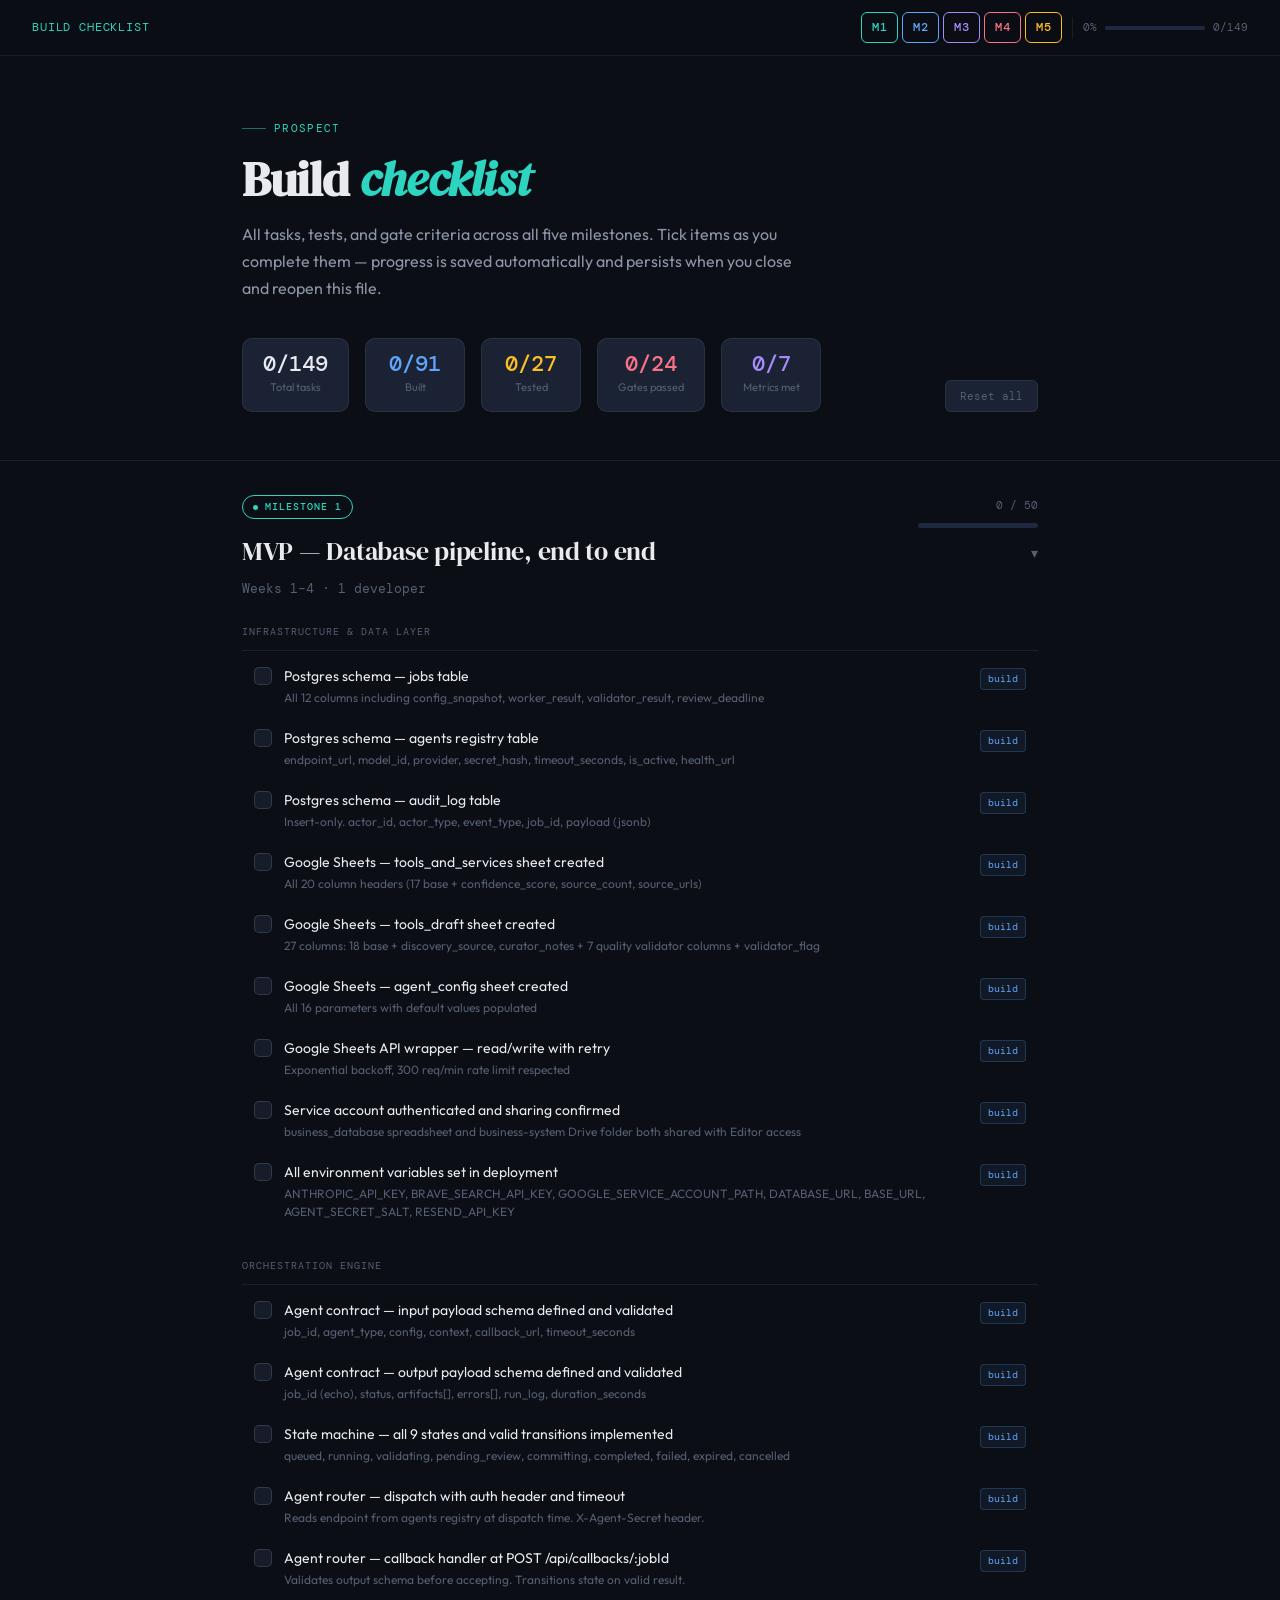
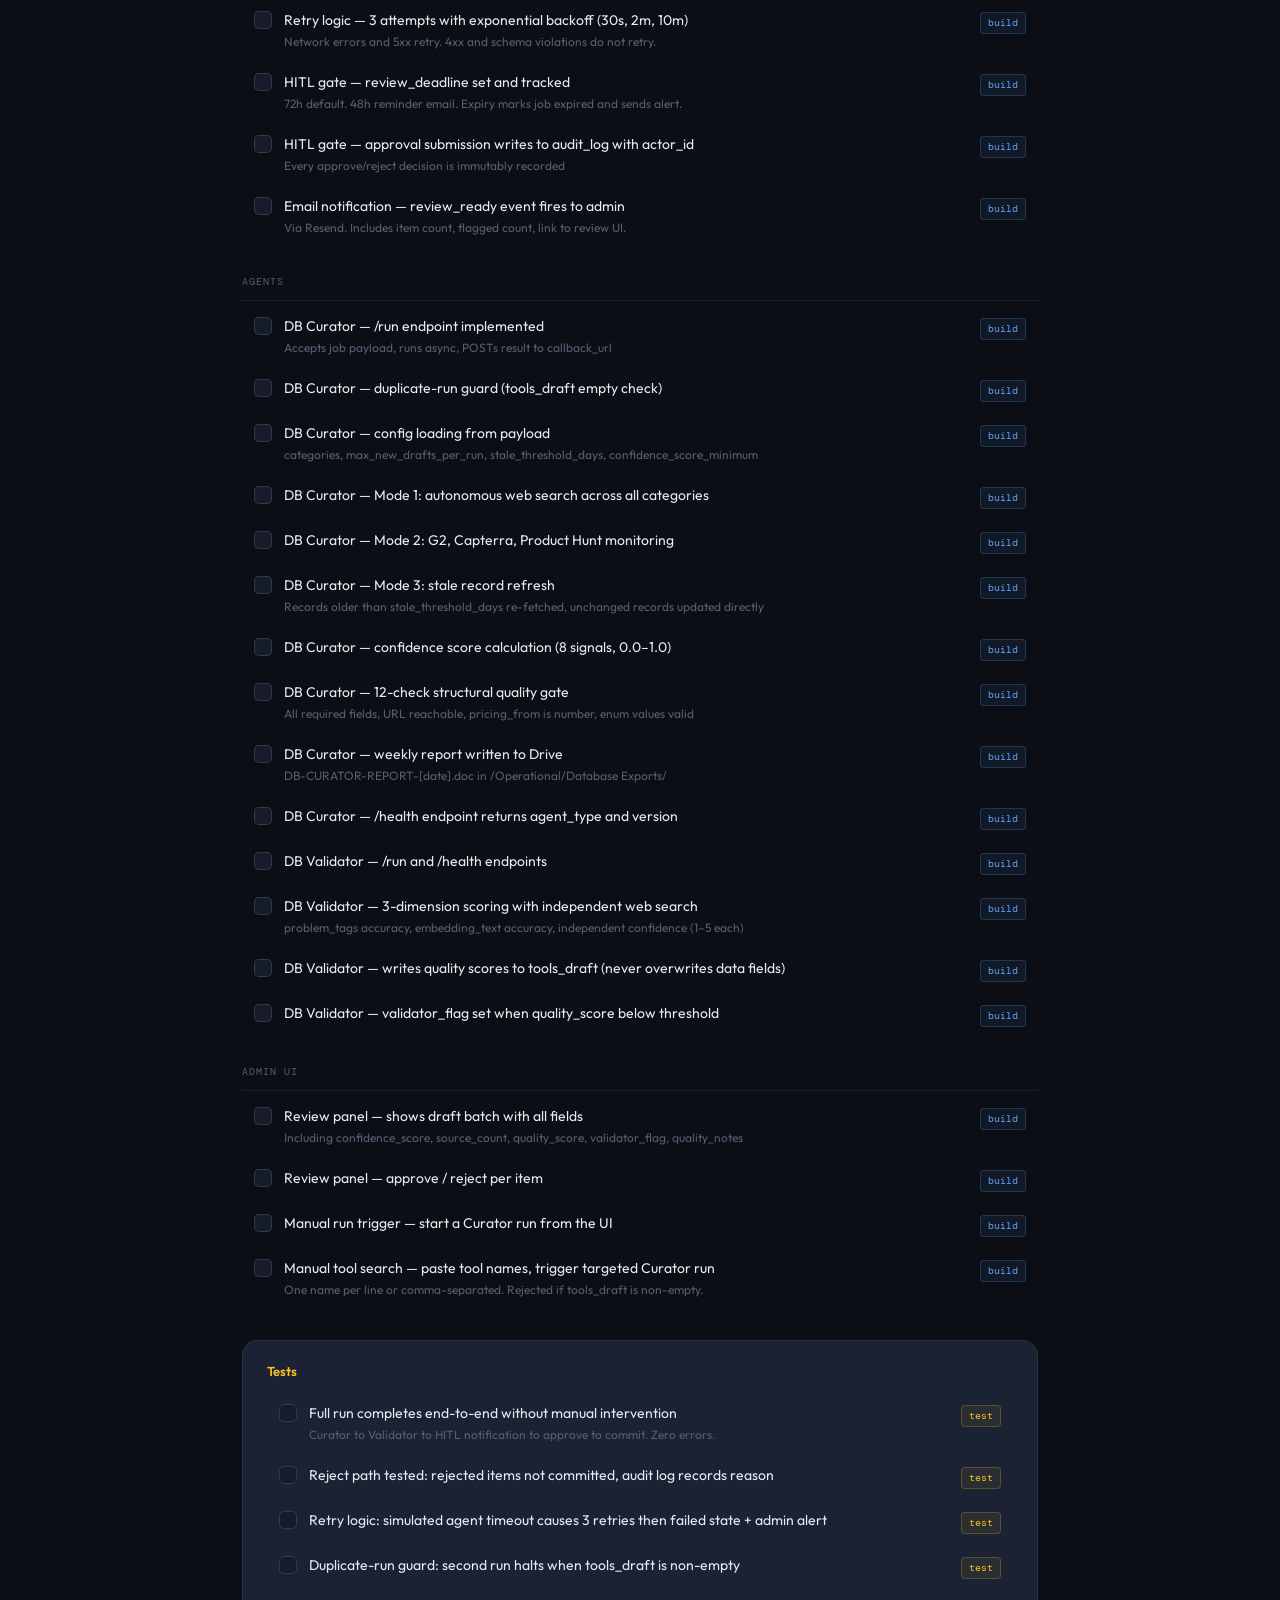
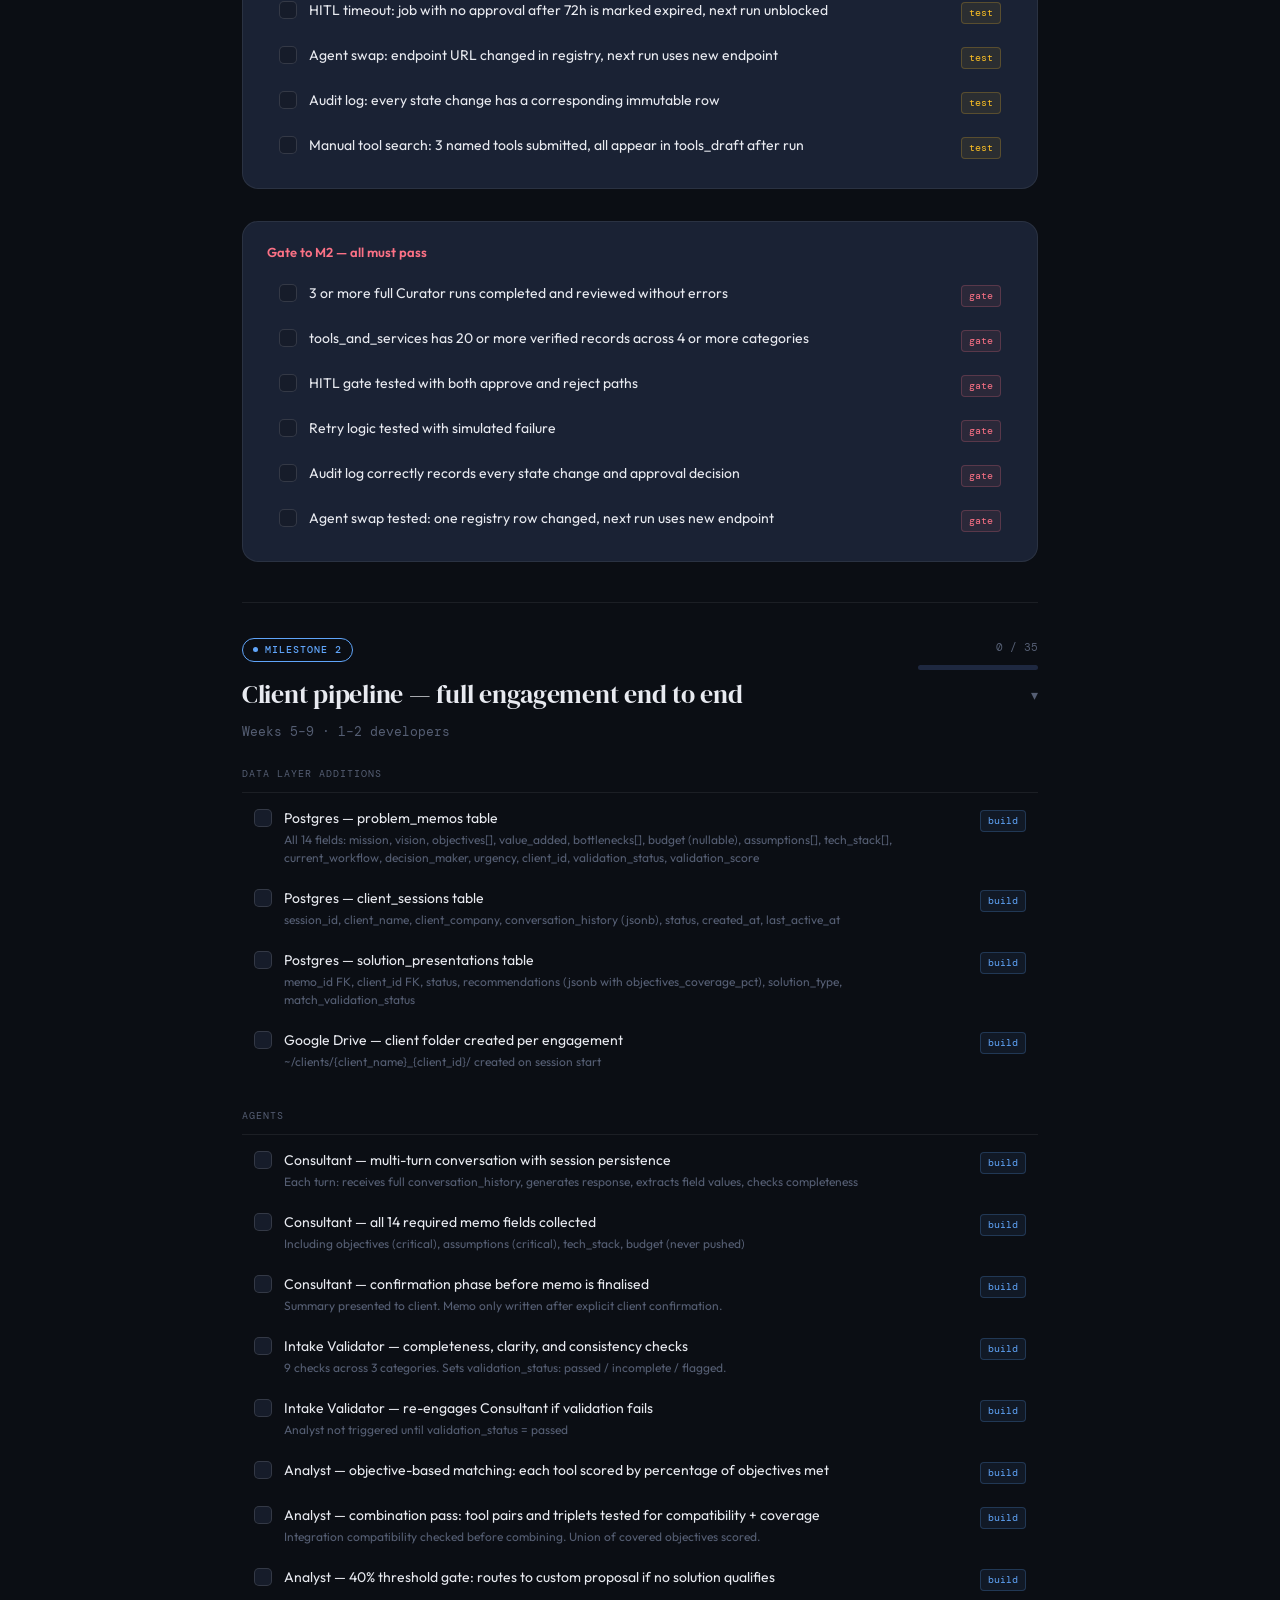
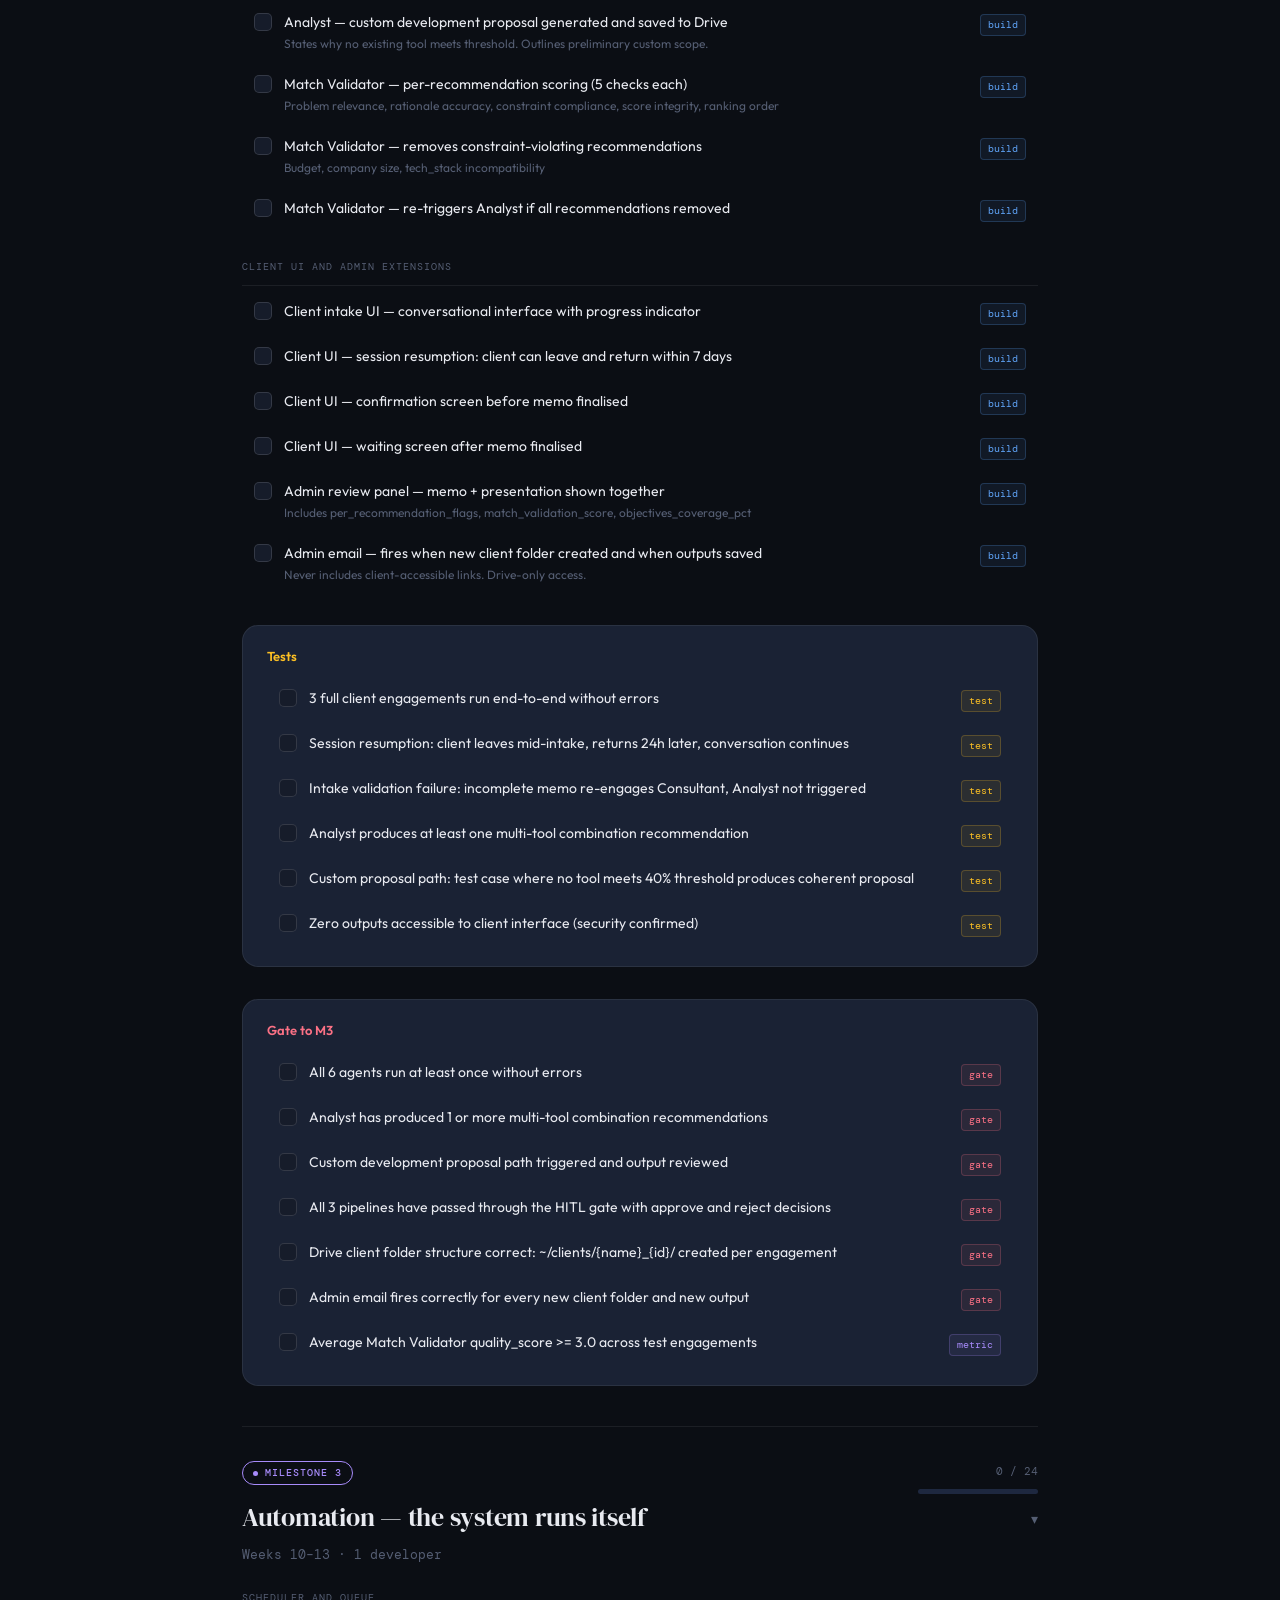
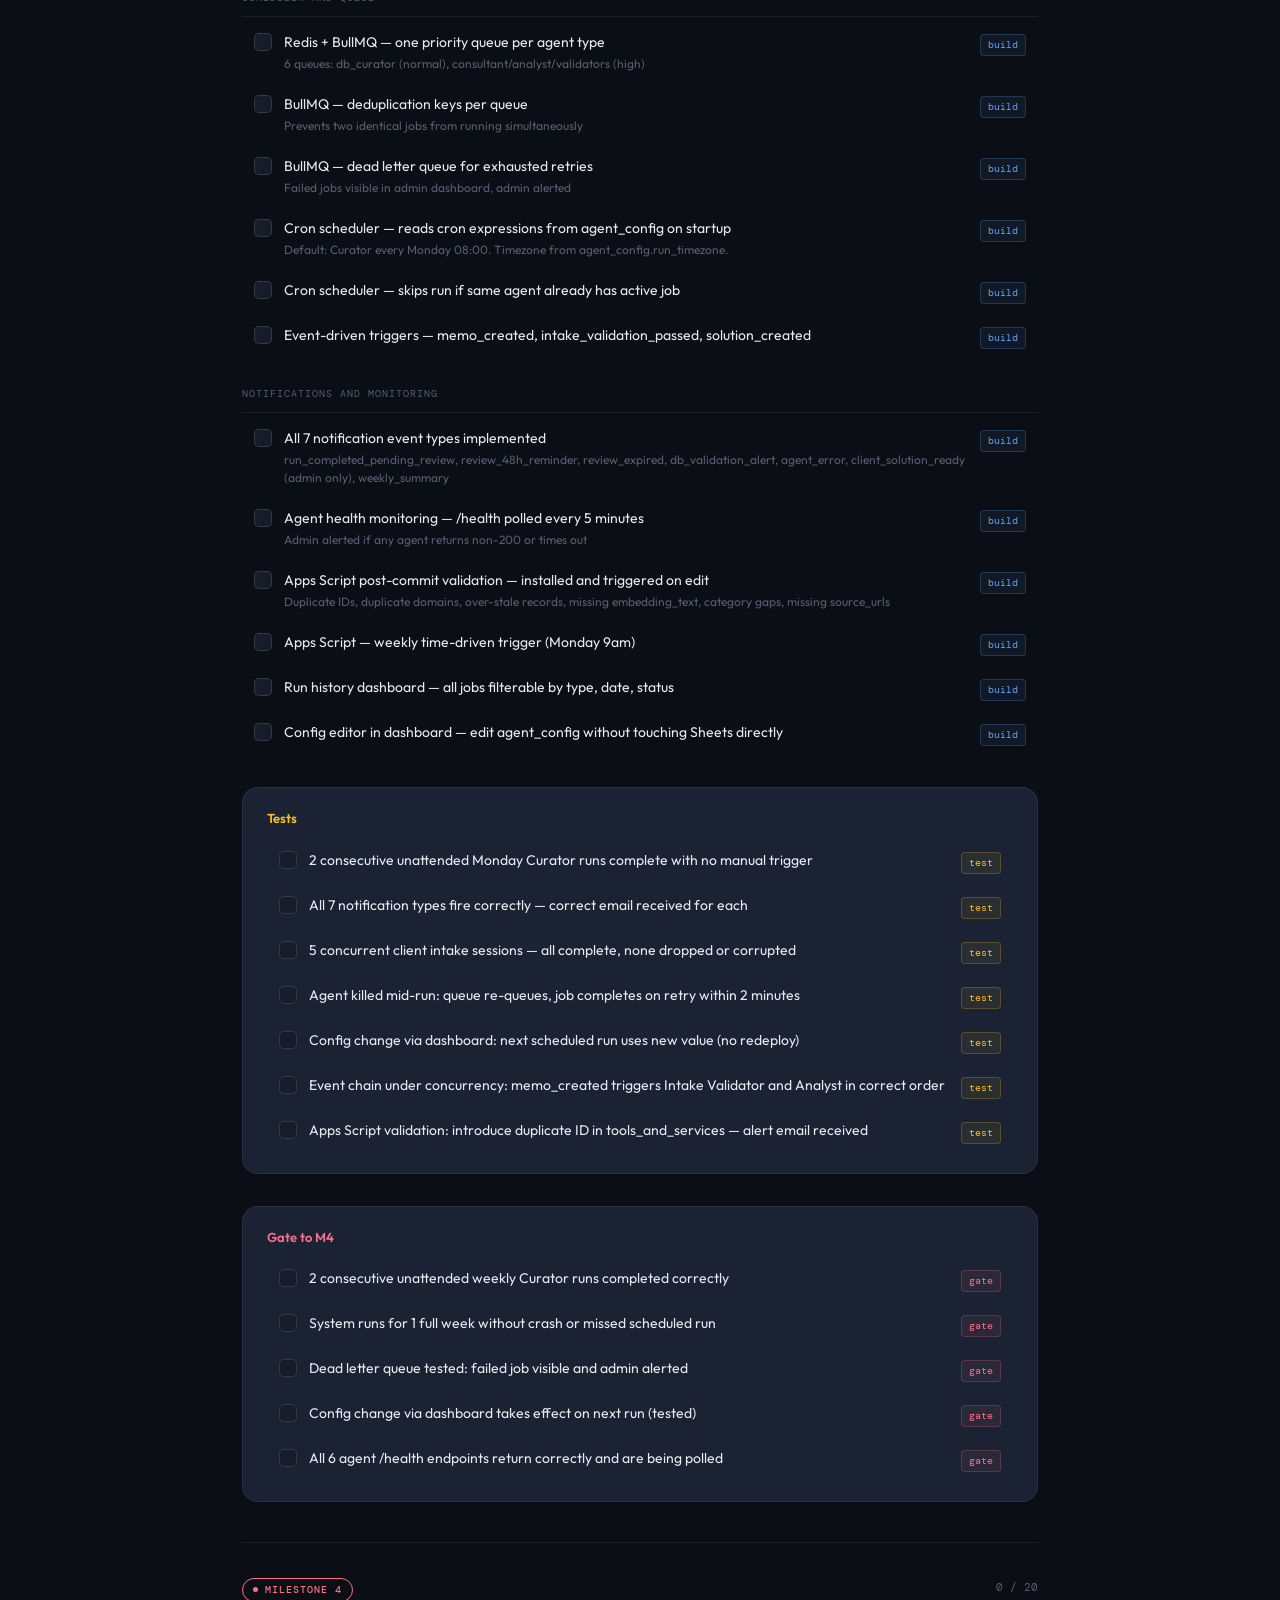
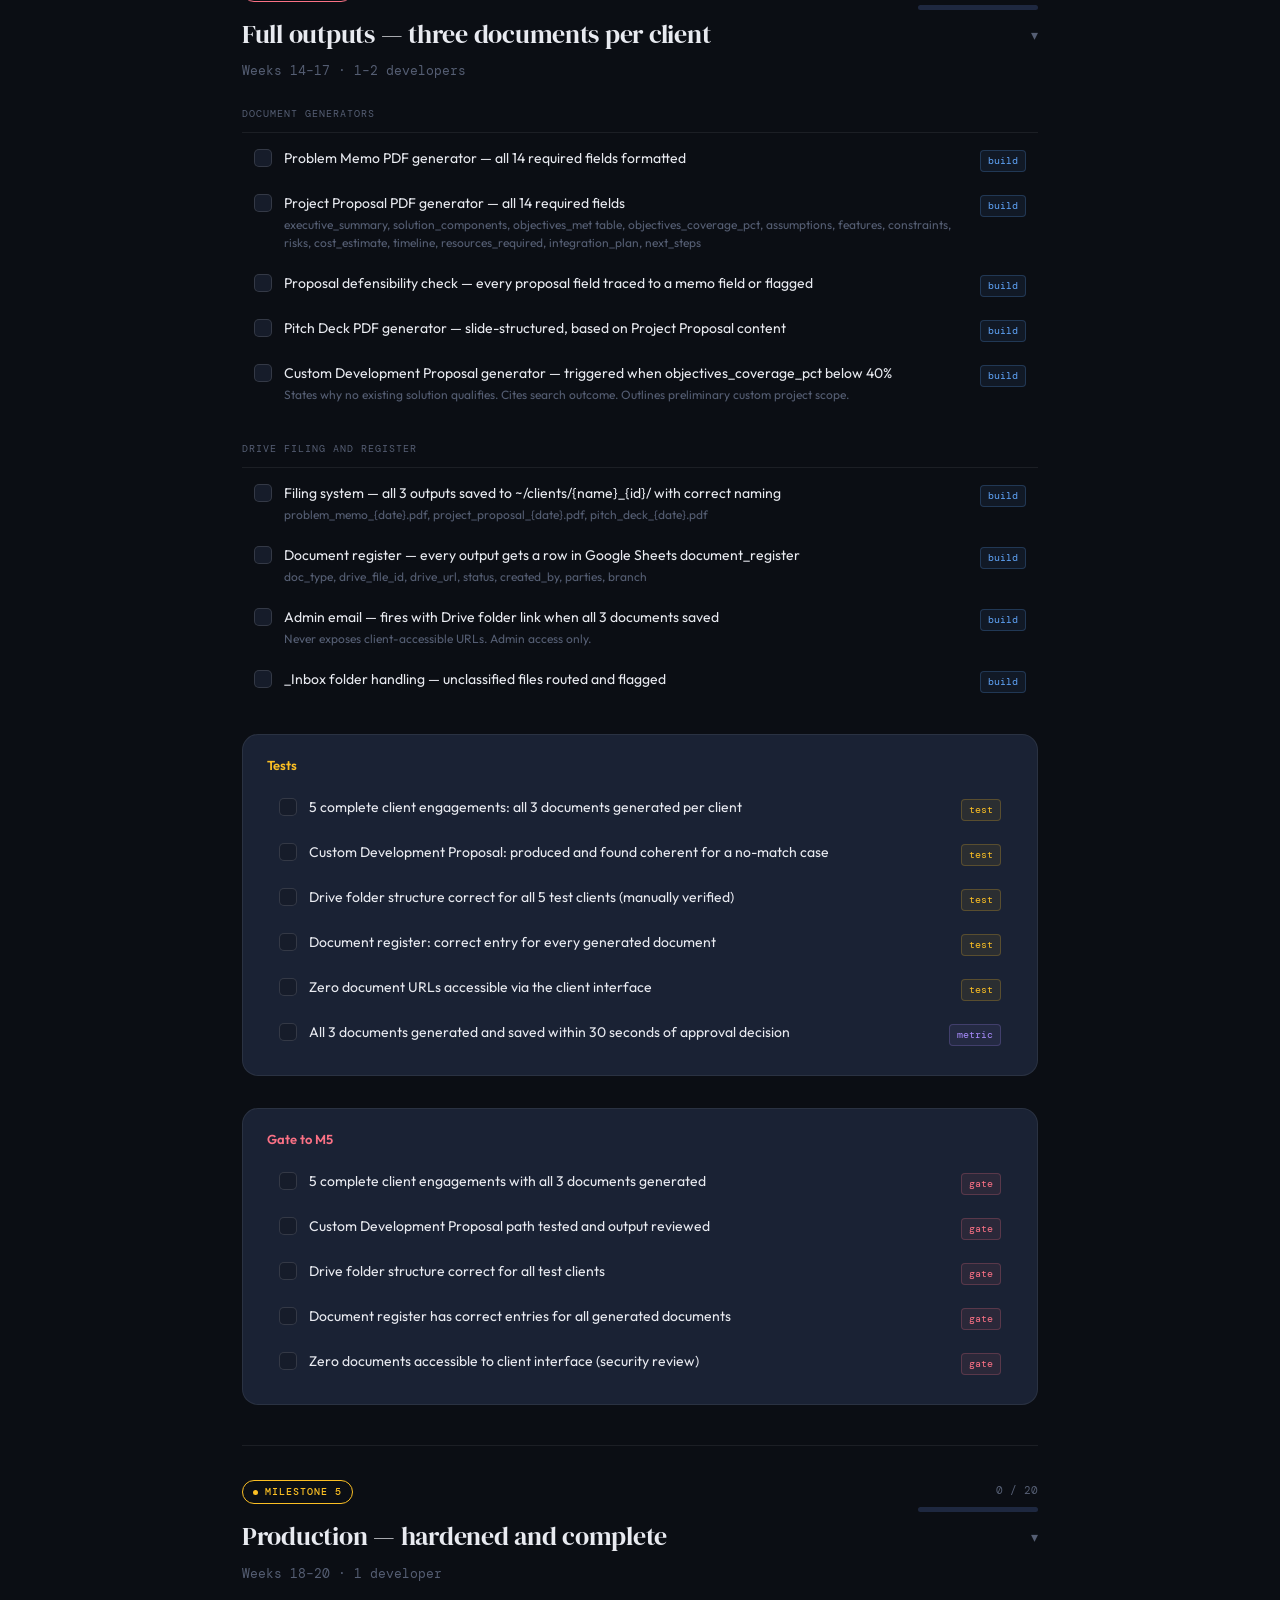
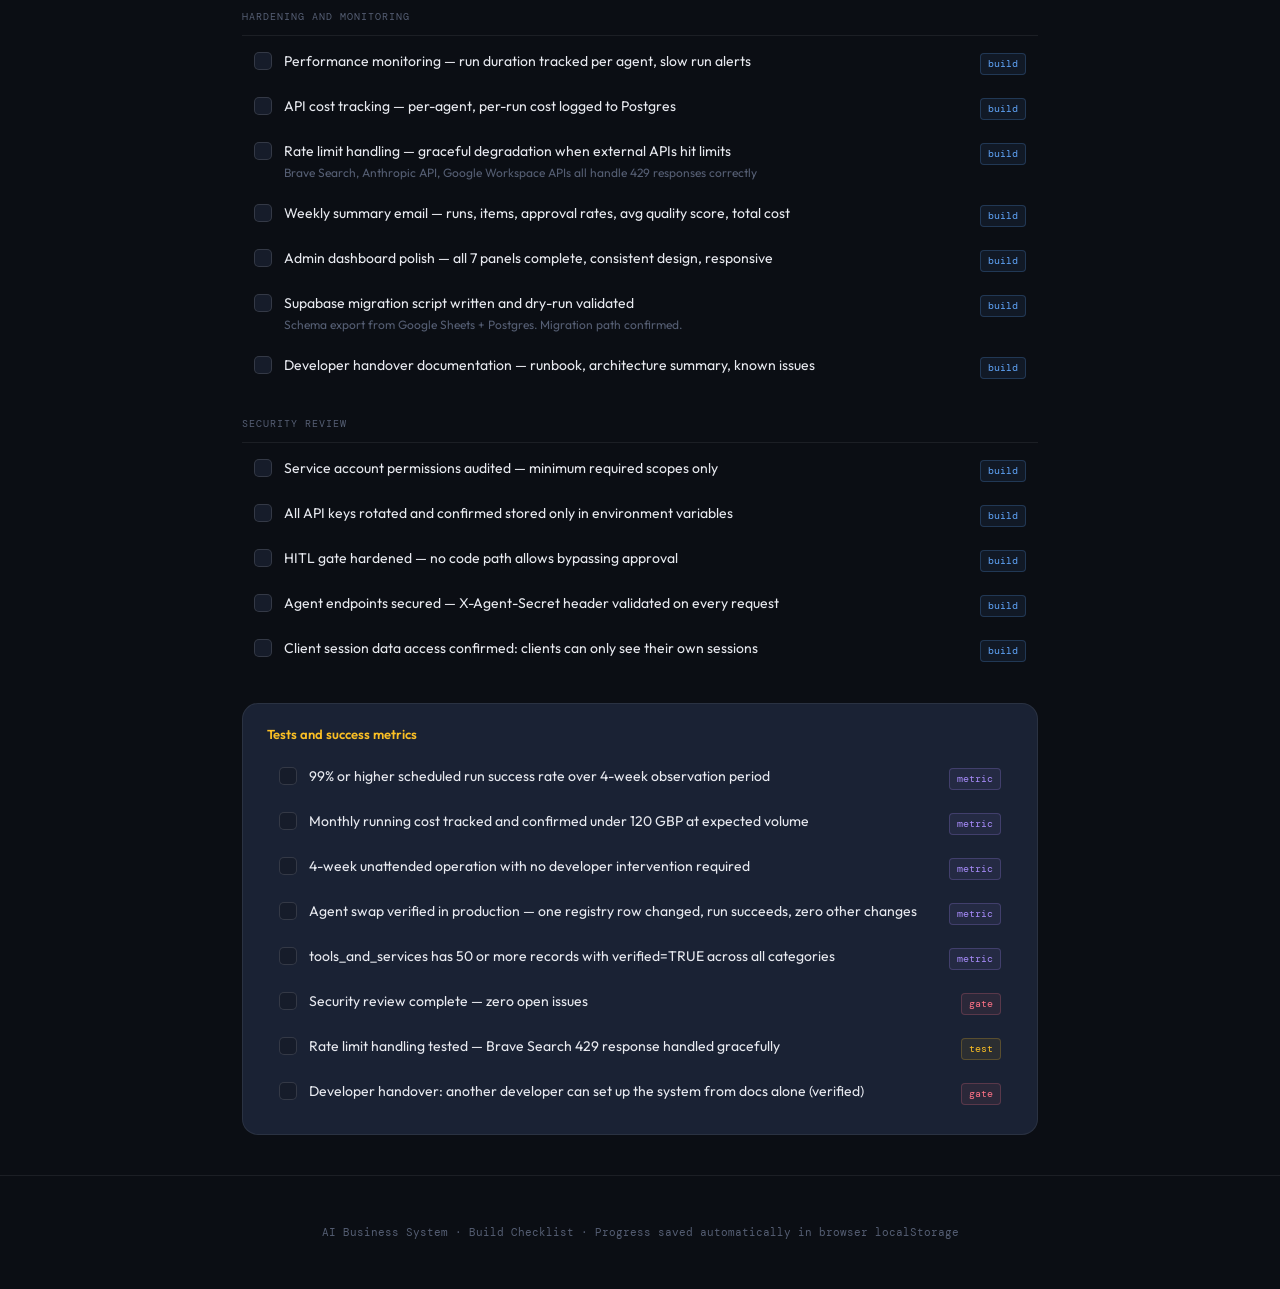
==== developer/checklist.html @ 4bebd236 "initial migration" ====
<!DOCTYPE html>
<html lang="en">
<head>
<meta charset="UTF-8">
<meta name="viewport" content="width=device-width, initial-scale=1.0">
<title>AI Business System — Build Checklist</title>
<link rel="icon" type="image/svg+xml" href="favicon.svg" />
<link rel="preconnect" href="https://fonts.googleapis.com">
<link rel="preconnect" href="https://fonts.gstatic.com" crossorigin>
<link href="https://fonts.googleapis.com/css2?family=DM+Serif+Display:ital@0;1&family=DM+Mono:wght@400;500&family=Outfit:wght@300;400;500;600&display=swap" rel="stylesheet">
<style>
  :root {
    --bg:#0b0e14;--bg2:#111520;--bg3:#161c2a;--surface:#1a2234;--surface2:#1e2840;
    --border:rgba(255,255,255,0.07);--border2:rgba(255,255,255,0.13);
    --text:#e8eaf0;--text2:#8d95a8;--text3:#555e73;
    --teal:#2dd4bf;--teal-bg:rgba(45,212,191,0.08);--teal-border:rgba(45,212,191,0.22);
    --purple:#a78bfa;--purple-bg:rgba(167,139,250,0.08);--purple-border:rgba(167,139,250,0.22);
    --blue:#60a5fa;--blue-bg:rgba(96,165,250,0.08);--blue-border:rgba(96,165,250,0.22);
    --amber:#fbbf24;--amber-bg:rgba(251,191,36,0.08);--amber-border:rgba(251,191,36,0.22);
    --coral:#fb7185;--coral-bg:rgba(251,113,133,0.08);--coral-border:rgba(251,113,133,0.22);
    --green:#4ade80;--green-bg:rgba(74,222,128,0.1);
    --m1:#2dd4bf;--m2:#60a5fa;--m3:#a78bfa;--m4:#fb7185;--m5:#fbbf24;
    --font-display:'DM Serif Display',serif;--font-body:'Outfit',sans-serif;--font-mono:'DM Mono',monospace;
    --radius:10px;--radius-lg:16px;
  }
  *,*::before,*::after{box-sizing:border-box;margin:0;padding:0;}
  html{scroll-behavior:smooth;}
  body{background:var(--bg);color:var(--text);font-family:var(--font-body);font-size:15px;line-height:1.6;}

  nav{position:fixed;top:0;left:0;right:0;z-index:100;background:rgba(11,14,20,0.94);backdrop-filter:blur(12px);border-bottom:1px solid var(--border);padding:0 32px;height:56px;display:flex;align-items:center;justify-content:space-between;overflow:visible;}
  .nav-brand{font-family:var(--font-mono);font-size:12px;color:var(--teal);letter-spacing:0.07em;text-transform:uppercase;}
  .nav-pills{display:flex;gap:4px;align-items:center;height:100%;list-style:none;}
  .nav-pills>li{height:100%;display:flex;align-items:center;}
  .nav-pills a{font-size:12px;font-weight:500;color:var(--text3);text-decoration:none;padding:5px 10px;border-radius:6px;letter-spacing:0.04em;white-space:nowrap;transition:color 0.15s,background 0.15s;}
  .nav-pills a:hover{color:var(--text);background:var(--surface);}
  .nav-pills a.active{color:var(--teal);}
  .m-pill{font-family:var(--font-mono);font-size:11px;font-weight:500;padding:3px 9px;border-radius:20px;text-decoration:none;border:1px solid;transition:all 0.15s;}
  .sep{width:1px;height:22px;background:var(--border);margin:0 6px;}
  .nav-progress{display:flex;align-items:center;gap:8px;font-family:var(--font-mono);font-size:11px;color:var(--text3);}
  .nav-progress-bar{width:100px;height:4px;background:var(--surface2);border-radius:2px;overflow:hidden;}
  .nav-progress-fill{height:100%;background:var(--teal);border-radius:2px;transition:width 0.4s ease;}

  .page{padding-top:56px;}
  .container{max-width:860px;margin:0 auto;padding:0 32px;}
  #hero{padding:64px 0 48px;border-bottom:1px solid var(--border);}
  .eyebrow{font-family:var(--font-mono);font-size:11px;color:var(--teal);letter-spacing:0.12em;text-transform:uppercase;margin-bottom:14px;display:flex;align-items:center;gap:8px;}
  .eyebrow::before{content:'';width:24px;height:1px;background:var(--teal);opacity:0.5;}
  h1{font-family:var(--font-display);font-size:clamp(32px,4vw,48px);line-height:1.15;letter-spacing:-0.01em;margin-bottom:14px;}
  h1 em{font-style:italic;color:var(--teal);}
  .hero-sub{font-size:16px;color:var(--text2);max-width:560px;line-height:1.7;}
  .global-progress{display:flex;gap:16px;flex-wrap:wrap;margin-top:36px;align-items:flex-end;}
  .gp-stat{background:var(--surface);border:1px solid var(--border);border-radius:var(--radius);padding:14px 20px;text-align:center;min-width:100px;}
  .gp-val{font-family:var(--font-mono);font-size:22px;font-weight:500;line-height:1;}
  .gp-label{font-size:11px;color:var(--text3);margin-top:4px;}
  .reset-btn{font-family:var(--font-mono);font-size:11px;color:var(--text3);background:var(--surface);border:1px solid var(--border);border-radius:6px;padding:8px 14px;cursor:pointer;transition:color 0.15s,border-color 0.15s;margin-left:auto;}
  .reset-btn:hover{color:var(--coral);border-color:var(--coral-border);}

  .milestone-block{border-bottom:1px solid var(--border);}
  .milestone-block:last-child{border-bottom:none;}
  .milestone-header{padding:32px 0 0;display:flex;align-items:flex-start;justify-content:space-between;gap:20px;cursor:pointer;user-select:none;}
  .milestone-header:hover{opacity:0.92;}
  .milestone-left{flex:1;}
  .m-tag{display:inline-flex;align-items:center;gap:7px;font-family:var(--font-mono);font-size:10px;font-weight:500;letter-spacing:0.1em;text-transform:uppercase;padding:3px 10px;border-radius:20px;border:1px solid;margin-bottom:12px;}
  .m-tag .dot{width:5px;height:5px;border-radius:50%;}
  .mt1{border-color:var(--m1);color:var(--m1);}.mt1 .dot{background:var(--m1);}
  .mt2{border-color:var(--m2);color:var(--m2);}.mt2 .dot{background:var(--m2);}
  .mt3{border-color:var(--m3);color:var(--m3);}.mt3 .dot{background:var(--m3);}
  .mt4{border-color:var(--m4);color:var(--m4);}.mt4 .dot{background:var(--m4);}
  .mt5{border-color:var(--m5);color:var(--m5);}.mt5 .dot{background:var(--m5);}
  .milestone-title{font-family:var(--font-display);font-size:26px;letter-spacing:-0.01em;margin-bottom:6px;}
  .milestone-meta{font-size:13px;color:var(--text3);font-family:var(--font-mono);}
  .milestone-right{display:flex;flex-direction:column;align-items:flex-end;gap:8px;padding-top:4px;flex-shrink:0;}
  .milestone-progress-label{font-family:var(--font-mono);font-size:11px;color:var(--text3);}
  .milestone-progress-bar{width:120px;height:5px;background:var(--surface2);border-radius:3px;overflow:hidden;}
  .milestone-progress-fill{height:100%;border-radius:3px;transition:width 0.35s ease;}
  .chevron{font-size:14px;color:var(--text3);transition:transform 0.25s;margin-top:6px;}
  .chevron.open{transform:rotate(0deg);}
  .chevron.closed{transform:rotate(-90deg);}
  .milestone-body{overflow:hidden;transition:max-height 0.4s ease,opacity 0.3s ease;}
  .milestone-body.open{max-height:9999px;opacity:1;}
  .milestone-body.collapsed{max-height:0;opacity:0;}
  .milestone-body-inner{padding:24px 0 40px;display:flex;flex-direction:column;gap:28px;}

  .check-section{}
  .check-section-title{font-family:var(--font-mono);font-size:10px;letter-spacing:0.1em;text-transform:uppercase;color:var(--text3);padding-bottom:10px;margin-bottom:6px;border-bottom:1px solid var(--border);display:flex;align-items:center;justify-content:space-between;}
  .section-count{font-size:10px;}
  .check-group{display:flex;flex-direction:column;gap:3px;}
  .check-item{display:flex;align-items:flex-start;gap:12px;padding:9px 12px;border-radius:8px;cursor:pointer;transition:background 0.12s;user-select:none;}
  .check-item:hover{background:var(--surface);}
  .check-item.done{opacity:0.55;}
  .cb{width:18px;height:18px;border-radius:5px;flex-shrink:0;border:1.5px solid var(--border2);background:var(--bg3);display:flex;align-items:center;justify-content:center;margin-top:1px;transition:background 0.15s,border-color 0.15s;position:relative;}
  .cb.checked{border-color:var(--green);background:rgba(74,222,128,0.18);}
  .cb.checked::after{content:'';position:absolute;width:5px;height:9px;border:2px solid var(--green);border-top:none;border-left:none;transform:rotate(45deg) translate(-1px,-1px);}
  .check-text{flex:1;}
  .check-label{font-size:14px;color:var(--text);line-height:1.5;}
  .check-item.done .check-label{text-decoration:line-through;color:var(--text3);}
  .check-desc{font-size:12px;color:var(--text3);margin-top:2px;line-height:1.5;}
  .check-badge{font-family:var(--font-mono);font-size:10px;padding:2px 7px;border-radius:4px;flex-shrink:0;margin-top:2px;border:1px solid;}
  .badge-build{background:var(--blue-bg);color:var(--blue);border-color:var(--blue-border);}
  .badge-test{background:var(--amber-bg);color:var(--amber);border-color:var(--amber-border);}
  .badge-gate{background:var(--coral-bg);color:var(--coral);border-color:var(--coral-border);}
  .badge-metric{background:var(--purple-bg);color:var(--purple);border-color:var(--purple-border);}
  .gate-section{background:var(--surface);border:1px solid var(--border);border-radius:var(--radius-lg);padding:20px 24px;margin-top:4px;}
  .gate-section-title{font-size:13px;font-weight:600;margin-bottom:12px;display:flex;align-items:center;justify-content:space-between;}
  footer{padding:48px 32px;text-align:center;border-top:1px solid var(--border);}
  footer p{font-size:11px;color:var(--text3);font-family:var(--font-mono);}
  @media(max-width:600px){
    nav{padding:0 16px;}.container{padding:0 16px;}
    .milestone-right{display:none;}.global-progress{gap:10px;}
    .nav-progress{display:none;}
  }
</style>
</head>
<body>
<nav>
  <span class="nav-brand">Build Checklist</span>
  <ul class="nav-pills">
    <li><a href="#m1" class="m-pill" style="border-color:var(--m1);color:var(--m1)">M1</a></li>
    <li><a href="#m2" class="m-pill" style="border-color:var(--m2);color:var(--m2)">M2</a></li>
    <li><a href="#m3" class="m-pill" style="border-color:var(--m3);color:var(--m3)">M3</a></li>
    <li><a href="#m4" class="m-pill" style="border-color:var(--m4);color:var(--m4)">M4</a></li>
    <li><a href="#m5" class="m-pill" style="border-color:var(--m5);color:var(--m5)">M5</a></li>
    <li><div class="sep"></div></li>
    <li><div class="nav-progress"><span id="nav-pct">0%</span><div class="nav-progress-bar"><div class="nav-progress-fill" id="nav-fill" style="width:0%"></div></div><span id="nav-counts">0/0</span></div></li>
  </ul>
</nav>
<div class="page">
<section id="hero">
  <div class="container">
    <p class="eyebrow">PROSPECT</p>
    <h1>Build <em>checklist</em></h1>
    <p class="hero-sub">All tasks, tests, and gate criteria across all five milestones. Tick items as you complete them — progress is saved automatically and persists when you close and reopen this file.</p>
    <div class="global-progress">
      <div class="gp-stat"><div class="gp-val" id="gp-total">0/0</div><div class="gp-label">Total tasks</div></div>
      <div class="gp-stat"><div class="gp-val" id="gp-build" style="color:var(--blue)">0</div><div class="gp-label">Built</div></div>
      <div class="gp-stat"><div class="gp-val" id="gp-test" style="color:var(--amber)">0</div><div class="gp-label">Tested</div></div>
      <div class="gp-stat"><div class="gp-val" id="gp-gate" style="color:var(--coral)">0</div><div class="gp-label">Gates passed</div></div>
      <div class="gp-stat"><div class="gp-val" id="gp-metric" style="color:var(--purple)">0</div><div class="gp-label">Metrics met</div></div>
      <button class="reset-btn" onclick="resetAll()">Reset all</button>
    </div>
  </div>
</section>
<div class="container" id="milestones">
<div class="milestone-block" id="m1">
  <div class="milestone-header" onclick="toggleMilestone('m1')">
    <div class="milestone-left">
      <div class="m-tag mt1"><span class="dot"></span>Milestone 1</div>
      <div class="milestone-title">MVP — Database pipeline, end to end</div>
      <div class="milestone-meta">Weeks 1–4 · 1 developer</div>
    </div>
    <div class="milestone-right">
      <div class="milestone-progress-label" id="m1-label">0 / 0</div>
      <div class="milestone-progress-bar"><div class="milestone-progress-fill" id="m1-bar" style="width:0%;background:var(--m1)"></div></div>
      <div class="chevron open" id="m1-chev">&#9662;</div>
    </div>
  </div>
  <div class="milestone-body open" id="m1-body">
    <div class="milestone-body-inner">
      <div class="check-section">
        <div class="check-section-title">Infrastructure & data layer <span class="section-count" id="m1-s1-count"></span></div>
        <div class="check-group">
      <div class="check-item" data-id="m1-1-1"><div class="cb"></div><div class="check-text"><div class="check-label">Postgres schema — jobs table</div><div class="check-desc">All 12 columns including config_snapshot, worker_result, validator_result, review_deadline</div></div><span class="check-badge badge-build">build</span></div>
      <div class="check-item" data-id="m1-1-2"><div class="cb"></div><div class="check-text"><div class="check-label">Postgres schema — agents registry table</div><div class="check-desc">endpoint_url, model_id, provider, secret_hash, timeout_seconds, is_active, health_url</div></div><span class="check-badge badge-build">build</span></div>
      <div class="check-item" data-id="m1-1-3"><div class="cb"></div><div class="check-text"><div class="check-label">Postgres schema — audit_log table</div><div class="check-desc">Insert-only. actor_id, actor_type, event_type, job_id, payload (jsonb)</div></div><span class="check-badge badge-build">build</span></div>
      <div class="check-item" data-id="m1-1-4"><div class="cb"></div><div class="check-text"><div class="check-label">Google Sheets — tools_and_services sheet created</div><div class="check-desc">All 20 column headers (17 base + confidence_score, source_count, source_urls)</div></div><span class="check-badge badge-build">build</span></div>
      <div class="check-item" data-id="m1-1-5"><div class="cb"></div><div class="check-text"><div class="check-label">Google Sheets — tools_draft sheet created</div><div class="check-desc">27 columns: 18 base + discovery_source, curator_notes + 7 quality validator columns + validator_flag</div></div><span class="check-badge badge-build">build</span></div>
      <div class="check-item" data-id="m1-1-6"><div class="cb"></div><div class="check-text"><div class="check-label">Google Sheets — agent_config sheet created</div><div class="check-desc">All 16 parameters with default values populated</div></div><span class="check-badge badge-build">build</span></div>
      <div class="check-item" data-id="m1-1-7"><div class="cb"></div><div class="check-text"><div class="check-label">Google Sheets API wrapper — read/write with retry</div><div class="check-desc">Exponential backoff, 300 req/min rate limit respected</div></div><span class="check-badge badge-build">build</span></div>
      <div class="check-item" data-id="m1-1-8"><div class="cb"></div><div class="check-text"><div class="check-label">Service account authenticated and sharing confirmed</div><div class="check-desc">business_database spreadsheet and business-system Drive folder both shared with Editor access</div></div><span class="check-badge badge-build">build</span></div>
      <div class="check-item" data-id="m1-1-9"><div class="cb"></div><div class="check-text"><div class="check-label">All environment variables set in deployment</div><div class="check-desc">ANTHROPIC_API_KEY, BRAVE_SEARCH_API_KEY, GOOGLE_SERVICE_ACCOUNT_PATH, DATABASE_URL, BASE_URL, AGENT_SECRET_SALT, RESEND_API_KEY</div></div><span class="check-badge badge-build">build</span></div>
        </div>
      </div>
      <div class="check-section">
        <div class="check-section-title">Orchestration engine <span class="section-count" id="m1-s2-count"></span></div>
        <div class="check-group">
      <div class="check-item" data-id="m1-2-1"><div class="cb"></div><div class="check-text"><div class="check-label">Agent contract — input payload schema defined and validated</div><div class="check-desc">job_id, agent_type, config, context, callback_url, timeout_seconds</div></div><span class="check-badge badge-build">build</span></div>
      <div class="check-item" data-id="m1-2-2"><div class="cb"></div><div class="check-text"><div class="check-label">Agent contract — output payload schema defined and validated</div><div class="check-desc">job_id (echo), status, artifacts[], errors[], run_log, duration_seconds</div></div><span class="check-badge badge-build">build</span></div>
      <div class="check-item" data-id="m1-2-3"><div class="cb"></div><div class="check-text"><div class="check-label">State machine — all 9 states and valid transitions implemented</div><div class="check-desc">queued, running, validating, pending_review, committing, completed, failed, expired, cancelled</div></div><span class="check-badge badge-build">build</span></div>
      <div class="check-item" data-id="m1-2-4"><div class="cb"></div><div class="check-text"><div class="check-label">Agent router — dispatch with auth header and timeout</div><div class="check-desc">Reads endpoint from agents registry at dispatch time. X-Agent-Secret header.</div></div><span class="check-badge badge-build">build</span></div>
      <div class="check-item" data-id="m1-2-5"><div class="cb"></div><div class="check-text"><div class="check-label">Agent router — callback handler at POST /api/callbacks/:jobId</div><div class="check-desc">Validates output schema before accepting. Transitions state on valid result.</div></div><span class="check-badge badge-build">build</span></div>
      <div class="check-item" data-id="m1-2-6"><div class="cb"></div><div class="check-text"><div class="check-label">Retry logic — 3 attempts with exponential backoff (30s, 2m, 10m)</div><div class="check-desc">Network errors and 5xx retry. 4xx and schema violations do not retry.</div></div><span class="check-badge badge-build">build</span></div>
      <div class="check-item" data-id="m1-2-7"><div class="cb"></div><div class="check-text"><div class="check-label">HITL gate — review_deadline set and tracked</div><div class="check-desc">72h default. 48h reminder email. Expiry marks job expired and sends alert.</div></div><span class="check-badge badge-build">build</span></div>
      <div class="check-item" data-id="m1-2-8"><div class="cb"></div><div class="check-text"><div class="check-label">HITL gate — approval submission writes to audit_log with actor_id</div><div class="check-desc">Every approve/reject decision is immutably recorded</div></div><span class="check-badge badge-build">build</span></div>
      <div class="check-item" data-id="m1-2-9"><div class="cb"></div><div class="check-text"><div class="check-label">Email notification — review_ready event fires to admin</div><div class="check-desc">Via Resend. Includes item count, flagged count, link to review UI.</div></div><span class="check-badge badge-build">build</span></div>
        </div>
      </div>
      <div class="check-section">
        <div class="check-section-title">Agents <span class="section-count" id="m1-s3-count"></span></div>
        <div class="check-group">
      <div class="check-item" data-id="m1-3-1"><div class="cb"></div><div class="check-text"><div class="check-label">DB Curator — /run endpoint implemented</div><div class="check-desc">Accepts job payload, runs async, POSTs result to callback_url</div></div><span class="check-badge badge-build">build</span></div>
      <div class="check-item" data-id="m1-3-2"><div class="cb"></div><div class="check-text"><div class="check-label">DB Curator — duplicate-run guard (tools_draft empty check)</div></div><span class="check-badge badge-build">build</span></div>
      <div class="check-item" data-id="m1-3-3"><div class="cb"></div><div class="check-text"><div class="check-label">DB Curator — config loading from payload</div><div class="check-desc">categories, max_new_drafts_per_run, stale_threshold_days, confidence_score_minimum</div></div><span class="check-badge badge-build">build</span></div>
      <div class="check-item" data-id="m1-3-4"><div class="cb"></div><div class="check-text"><div class="check-label">DB Curator — Mode 1: autonomous web search across all categories</div></div><span class="check-badge badge-build">build</span></div>
      <div class="check-item" data-id="m1-3-5"><div class="cb"></div><div class="check-text"><div class="check-label">DB Curator — Mode 2: G2, Capterra, Product Hunt monitoring</div></div><span class="check-badge badge-build">build</span></div>
      <div class="check-item" data-id="m1-3-6"><div class="cb"></div><div class="check-text"><div class="check-label">DB Curator — Mode 3: stale record refresh</div><div class="check-desc">Records older than stale_threshold_days re-fetched, unchanged records updated directly</div></div><span class="check-badge badge-build">build</span></div>
      <div class="check-item" data-id="m1-3-7"><div class="cb"></div><div class="check-text"><div class="check-label">DB Curator — confidence score calculation (8 signals, 0.0–1.0)</div></div><span class="check-badge badge-build">build</span></div>
      <div class="check-item" data-id="m1-3-8"><div class="cb"></div><div class="check-text"><div class="check-label">DB Curator — 12-check structural quality gate</div><div class="check-desc">All required fields, URL reachable, pricing_from is number, enum values valid</div></div><span class="check-badge badge-build">build</span></div>
      <div class="check-item" data-id="m1-3-9"><div class="cb"></div><div class="check-text"><div class="check-label">DB Curator — weekly report written to Drive</div><div class="check-desc">DB-CURATOR-REPORT-[date].doc in /Operational/Database Exports/</div></div><span class="check-badge badge-build">build</span></div>
      <div class="check-item" data-id="m1-3-10"><div class="cb"></div><div class="check-text"><div class="check-label">DB Curator — /health endpoint returns agent_type and version</div></div><span class="check-badge badge-build">build</span></div>
      <div class="check-item" data-id="m1-3-11"><div class="cb"></div><div class="check-text"><div class="check-label">DB Validator — /run and /health endpoints</div></div><span class="check-badge badge-build">build</span></div>
      <div class="check-item" data-id="m1-3-12"><div class="cb"></div><div class="check-text"><div class="check-label">DB Validator — 3-dimension scoring with independent web search</div><div class="check-desc">problem_tags accuracy, embedding_text accuracy, independent confidence (1–5 each)</div></div><span class="check-badge badge-build">build</span></div>
      <div class="check-item" data-id="m1-3-13"><div class="cb"></div><div class="check-text"><div class="check-label">DB Validator — writes quality scores to tools_draft (never overwrites data fields)</div></div><span class="check-badge badge-build">build</span></div>
      <div class="check-item" data-id="m1-3-14"><div class="cb"></div><div class="check-text"><div class="check-label">DB Validator — validator_flag set when quality_score below threshold</div></div><span class="check-badge badge-build">build</span></div>
        </div>
      </div>
      <div class="check-section">
        <div class="check-section-title">Admin UI <span class="section-count" id="m1-s4-count"></span></div>
        <div class="check-group">
      <div class="check-item" data-id="m1-4-1"><div class="cb"></div><div class="check-text"><div class="check-label">Review panel — shows draft batch with all fields</div><div class="check-desc">Including confidence_score, source_count, quality_score, validator_flag, quality_notes</div></div><span class="check-badge badge-build">build</span></div>
      <div class="check-item" data-id="m1-4-2"><div class="cb"></div><div class="check-text"><div class="check-label">Review panel — approve / reject per item</div></div><span class="check-badge badge-build">build</span></div>
      <div class="check-item" data-id="m1-4-3"><div class="cb"></div><div class="check-text"><div class="check-label">Manual run trigger — start a Curator run from the UI</div></div><span class="check-badge badge-build">build</span></div>
      <div class="check-item" data-id="m1-4-4"><div class="cb"></div><div class="check-text"><div class="check-label">Manual tool search — paste tool names, trigger targeted Curator run</div><div class="check-desc">One name per line or comma-separated. Rejected if tools_draft is non-empty.</div></div><span class="check-badge badge-build">build</span></div>
        </div>
      </div>
      <div class="gate-section">
        <div class="gate-section-title" style="color:var(--amber)">Tests <span class="section-count" id="m1-s5-count"></span></div>
        <div class="check-group">
      <div class="check-item" data-id="m1-5-1"><div class="cb"></div><div class="check-text"><div class="check-label">Full run completes end-to-end without manual intervention</div><div class="check-desc">Curator to Validator to HITL notification to approve to commit. Zero errors.</div></div><span class="check-badge badge-test">test</span></div>
      <div class="check-item" data-id="m1-5-2"><div class="cb"></div><div class="check-text"><div class="check-label">Reject path tested: rejected items not committed, audit log records reason</div></div><span class="check-badge badge-test">test</span></div>
      <div class="check-item" data-id="m1-5-3"><div class="cb"></div><div class="check-text"><div class="check-label">Retry logic: simulated agent timeout causes 3 retries then failed state + admin alert</div></div><span class="check-badge badge-test">test</span></div>
      <div class="check-item" data-id="m1-5-4"><div class="cb"></div><div class="check-text"><div class="check-label">Duplicate-run guard: second run halts when tools_draft is non-empty</div></div><span class="check-badge badge-test">test</span></div>
      <div class="check-item" data-id="m1-5-5"><div class="cb"></div><div class="check-text"><div class="check-label">HITL timeout: job with no approval after 72h is marked expired, next run unblocked</div></div><span class="check-badge badge-test">test</span></div>
      <div class="check-item" data-id="m1-5-6"><div class="cb"></div><div class="check-text"><div class="check-label">Agent swap: endpoint URL changed in registry, next run uses new endpoint</div></div><span class="check-badge badge-test">test</span></div>
      <div class="check-item" data-id="m1-5-7"><div class="cb"></div><div class="check-text"><div class="check-label">Audit log: every state change has a corresponding immutable row</div></div><span class="check-badge badge-test">test</span></div>
      <div class="check-item" data-id="m1-5-8"><div class="cb"></div><div class="check-text"><div class="check-label">Manual tool search: 3 named tools submitted, all appear in tools_draft after run</div></div><span class="check-badge badge-test">test</span></div>
        </div>
      </div>
      <div class="gate-section">
        <div class="gate-section-title" style="color:var(--coral)">Gate to M2 — all must pass <span class="section-count" id="m1-s6-count"></span></div>
        <div class="check-group">
      <div class="check-item" data-id="m1-6-1"><div class="cb"></div><div class="check-text"><div class="check-label">3 or more full Curator runs completed and reviewed without errors</div></div><span class="check-badge badge-gate">gate</span></div>
      <div class="check-item" data-id="m1-6-2"><div class="cb"></div><div class="check-text"><div class="check-label">tools_and_services has 20 or more verified records across 4 or more categories</div></div><span class="check-badge badge-gate">gate</span></div>
      <div class="check-item" data-id="m1-6-3"><div class="cb"></div><div class="check-text"><div class="check-label">HITL gate tested with both approve and reject paths</div></div><span class="check-badge badge-gate">gate</span></div>
      <div class="check-item" data-id="m1-6-4"><div class="cb"></div><div class="check-text"><div class="check-label">Retry logic tested with simulated failure</div></div><span class="check-badge badge-gate">gate</span></div>
      <div class="check-item" data-id="m1-6-5"><div class="cb"></div><div class="check-text"><div class="check-label">Audit log correctly records every state change and approval decision</div></div><span class="check-badge badge-gate">gate</span></div>
      <div class="check-item" data-id="m1-6-6"><div class="cb"></div><div class="check-text"><div class="check-label">Agent swap tested: one registry row changed, next run uses new endpoint</div></div><span class="check-badge badge-gate">gate</span></div>
        </div>
      </div>
    </div>
  </div>
</div>
<div class="milestone-block" id="m2">
  <div class="milestone-header" onclick="toggleMilestone('m2')">
    <div class="milestone-left">
      <div class="m-tag mt2"><span class="dot"></span>Milestone 2</div>
      <div class="milestone-title">Client pipeline — full engagement end to end</div>
      <div class="milestone-meta">Weeks 5–9 · 1–2 developers</div>
    </div>
    <div class="milestone-right">
      <div class="milestone-progress-label" id="m2-label">0 / 0</div>
      <div class="milestone-progress-bar"><div class="milestone-progress-fill" id="m2-bar" style="width:0%;background:var(--m2)"></div></div>
      <div class="chevron open" id="m2-chev">&#9662;</div>
    </div>
  </div>
  <div class="milestone-body open" id="m2-body">
    <div class="milestone-body-inner">
      <div class="check-section">
        <div class="check-section-title">Data layer additions <span class="section-count" id="m2-s1-count"></span></div>
        <div class="check-group">
      <div class="check-item" data-id="m2-1-1"><div class="cb"></div><div class="check-text"><div class="check-label">Postgres — problem_memos table</div><div class="check-desc">All 14 fields: mission, vision, objectives[], value_added, bottlenecks[], budget (nullable), assumptions[], tech_stack[], current_workflow, decision_maker, urgency, client_id, validation_status, validation_score</div></div><span class="check-badge badge-build">build</span></div>
      <div class="check-item" data-id="m2-1-2"><div class="cb"></div><div class="check-text"><div class="check-label">Postgres — client_sessions table</div><div class="check-desc">session_id, client_name, client_company, conversation_history (jsonb), status, created_at, last_active_at</div></div><span class="check-badge badge-build">build</span></div>
      <div class="check-item" data-id="m2-1-3"><div class="cb"></div><div class="check-text"><div class="check-label">Postgres — solution_presentations table</div><div class="check-desc">memo_id FK, client_id FK, status, recommendations (jsonb with objectives_coverage_pct), solution_type, match_validation_status</div></div><span class="check-badge badge-build">build</span></div>
      <div class="check-item" data-id="m2-1-4"><div class="cb"></div><div class="check-text"><div class="check-label">Google Drive — client folder created per engagement</div><div class="check-desc">~/clients/{client_name}_{client_id}/ created on session start</div></div><span class="check-badge badge-build">build</span></div>
        </div>
      </div>
      <div class="check-section">
        <div class="check-section-title">Agents <span class="section-count" id="m2-s2-count"></span></div>
        <div class="check-group">
      <div class="check-item" data-id="m2-2-1"><div class="cb"></div><div class="check-text"><div class="check-label">Consultant — multi-turn conversation with session persistence</div><div class="check-desc">Each turn: receives full conversation_history, generates response, extracts field values, checks completeness</div></div><span class="check-badge badge-build">build</span></div>
      <div class="check-item" data-id="m2-2-2"><div class="cb"></div><div class="check-text"><div class="check-label">Consultant — all 14 required memo fields collected</div><div class="check-desc">Including objectives (critical), assumptions (critical), tech_stack, budget (never pushed)</div></div><span class="check-badge badge-build">build</span></div>
      <div class="check-item" data-id="m2-2-3"><div class="cb"></div><div class="check-text"><div class="check-label">Consultant — confirmation phase before memo is finalised</div><div class="check-desc">Summary presented to client. Memo only written after explicit client confirmation.</div></div><span class="check-badge badge-build">build</span></div>
      <div class="check-item" data-id="m2-2-4"><div class="cb"></div><div class="check-text"><div class="check-label">Intake Validator — completeness, clarity, and consistency checks</div><div class="check-desc">9 checks across 3 categories. Sets validation_status: passed / incomplete / flagged.</div></div><span class="check-badge badge-build">build</span></div>
      <div class="check-item" data-id="m2-2-5"><div class="cb"></div><div class="check-text"><div class="check-label">Intake Validator — re-engages Consultant if validation fails</div><div class="check-desc">Analyst not triggered until validation_status = passed</div></div><span class="check-badge badge-build">build</span></div>
      <div class="check-item" data-id="m2-2-6"><div class="cb"></div><div class="check-text"><div class="check-label">Analyst — objective-based matching: each tool scored by percentage of objectives met</div></div><span class="check-badge badge-build">build</span></div>
      <div class="check-item" data-id="m2-2-7"><div class="cb"></div><div class="check-text"><div class="check-label">Analyst — combination pass: tool pairs and triplets tested for compatibility + coverage</div><div class="check-desc">Integration compatibility checked before combining. Union of covered objectives scored.</div></div><span class="check-badge badge-build">build</span></div>
      <div class="check-item" data-id="m2-2-8"><div class="cb"></div><div class="check-text"><div class="check-label">Analyst — 40% threshold gate: routes to custom proposal if no solution qualifies</div></div><span class="check-badge badge-build">build</span></div>
      <div class="check-item" data-id="m2-2-9"><div class="cb"></div><div class="check-text"><div class="check-label">Analyst — custom development proposal generated and saved to Drive</div><div class="check-desc">States why no existing tool meets threshold. Outlines preliminary custom scope.</div></div><span class="check-badge badge-build">build</span></div>
      <div class="check-item" data-id="m2-2-10"><div class="cb"></div><div class="check-text"><div class="check-label">Match Validator — per-recommendation scoring (5 checks each)</div><div class="check-desc">Problem relevance, rationale accuracy, constraint compliance, score integrity, ranking order</div></div><span class="check-badge badge-build">build</span></div>
      <div class="check-item" data-id="m2-2-11"><div class="cb"></div><div class="check-text"><div class="check-label">Match Validator — removes constraint-violating recommendations</div><div class="check-desc">Budget, company size, tech_stack incompatibility</div></div><span class="check-badge badge-build">build</span></div>
      <div class="check-item" data-id="m2-2-12"><div class="cb"></div><div class="check-text"><div class="check-label">Match Validator — re-triggers Analyst if all recommendations removed</div></div><span class="check-badge badge-build">build</span></div>
        </div>
      </div>
      <div class="check-section">
        <div class="check-section-title">Client UI and admin extensions <span class="section-count" id="m2-s3-count"></span></div>
        <div class="check-group">
      <div class="check-item" data-id="m2-3-1"><div class="cb"></div><div class="check-text"><div class="check-label">Client intake UI — conversational interface with progress indicator</div></div><span class="check-badge badge-build">build</span></div>
      <div class="check-item" data-id="m2-3-2"><div class="cb"></div><div class="check-text"><div class="check-label">Client UI — session resumption: client can leave and return within 7 days</div></div><span class="check-badge badge-build">build</span></div>
      <div class="check-item" data-id="m2-3-3"><div class="cb"></div><div class="check-text"><div class="check-label">Client UI — confirmation screen before memo finalised</div></div><span class="check-badge badge-build">build</span></div>
      <div class="check-item" data-id="m2-3-4"><div class="cb"></div><div class="check-text"><div class="check-label">Client UI — waiting screen after memo finalised</div></div><span class="check-badge badge-build">build</span></div>
      <div class="check-item" data-id="m2-3-5"><div class="cb"></div><div class="check-text"><div class="check-label">Admin review panel — memo + presentation shown together</div><div class="check-desc">Includes per_recommendation_flags, match_validation_score, objectives_coverage_pct</div></div><span class="check-badge badge-build">build</span></div>
      <div class="check-item" data-id="m2-3-6"><div class="cb"></div><div class="check-text"><div class="check-label">Admin email — fires when new client folder created and when outputs saved</div><div class="check-desc">Never includes client-accessible links. Drive-only access.</div></div><span class="check-badge badge-build">build</span></div>
        </div>
      </div>
      <div class="gate-section">
        <div class="gate-section-title" style="color:var(--amber)">Tests <span class="section-count" id="m2-s4-count"></span></div>
        <div class="check-group">
      <div class="check-item" data-id="m2-4-1"><div class="cb"></div><div class="check-text"><div class="check-label">3 full client engagements run end-to-end without errors</div></div><span class="check-badge badge-test">test</span></div>
      <div class="check-item" data-id="m2-4-2"><div class="cb"></div><div class="check-text"><div class="check-label">Session resumption: client leaves mid-intake, returns 24h later, conversation continues</div></div><span class="check-badge badge-test">test</span></div>
      <div class="check-item" data-id="m2-4-3"><div class="cb"></div><div class="check-text"><div class="check-label">Intake validation failure: incomplete memo re-engages Consultant, Analyst not triggered</div></div><span class="check-badge badge-test">test</span></div>
      <div class="check-item" data-id="m2-4-4"><div class="cb"></div><div class="check-text"><div class="check-label">Analyst produces at least one multi-tool combination recommendation</div></div><span class="check-badge badge-test">test</span></div>
      <div class="check-item" data-id="m2-4-5"><div class="cb"></div><div class="check-text"><div class="check-label">Custom proposal path: test case where no tool meets 40% threshold produces coherent proposal</div></div><span class="check-badge badge-test">test</span></div>
      <div class="check-item" data-id="m2-4-6"><div class="cb"></div><div class="check-text"><div class="check-label">Zero outputs accessible to client interface (security confirmed)</div></div><span class="check-badge badge-test">test</span></div>
        </div>
      </div>
      <div class="gate-section">
        <div class="gate-section-title" style="color:var(--coral)">Gate to M3 <span class="section-count" id="m2-s5-count"></span></div>
        <div class="check-group">
      <div class="check-item" data-id="m2-5-1"><div class="cb"></div><div class="check-text"><div class="check-label">All 6 agents run at least once without errors</div></div><span class="check-badge badge-gate">gate</span></div>
      <div class="check-item" data-id="m2-5-2"><div class="cb"></div><div class="check-text"><div class="check-label">Analyst has produced 1 or more multi-tool combination recommendations</div></div><span class="check-badge badge-gate">gate</span></div>
      <div class="check-item" data-id="m2-5-3"><div class="cb"></div><div class="check-text"><div class="check-label">Custom development proposal path triggered and output reviewed</div></div><span class="check-badge badge-gate">gate</span></div>
      <div class="check-item" data-id="m2-5-4"><div class="cb"></div><div class="check-text"><div class="check-label">All 3 pipelines have passed through the HITL gate with approve and reject decisions</div></div><span class="check-badge badge-gate">gate</span></div>
      <div class="check-item" data-id="m2-5-5"><div class="cb"></div><div class="check-text"><div class="check-label">Drive client folder structure correct: ~/clients/{name}_{id}/ created per engagement</div></div><span class="check-badge badge-gate">gate</span></div>
      <div class="check-item" data-id="m2-5-6"><div class="cb"></div><div class="check-text"><div class="check-label">Admin email fires correctly for every new client folder and new output</div></div><span class="check-badge badge-gate">gate</span></div>
      <div class="check-item" data-id="m2-5-7"><div class="cb"></div><div class="check-text"><div class="check-label">Average Match Validator quality_score >= 3.0 across test engagements</div></div><span class="check-badge badge-metric">metric</span></div>
        </div>
      </div>
    </div>
  </div>
</div>
<div class="milestone-block" id="m3">
  <div class="milestone-header" onclick="toggleMilestone('m3')">
    <div class="milestone-left">
      <div class="m-tag mt3"><span class="dot"></span>Milestone 3</div>
      <div class="milestone-title">Automation — the system runs itself</div>
      <div class="milestone-meta">Weeks 10–13 · 1 developer</div>
    </div>
    <div class="milestone-right">
      <div class="milestone-progress-label" id="m3-label">0 / 0</div>
      <div class="milestone-progress-bar"><div class="milestone-progress-fill" id="m3-bar" style="width:0%;background:var(--m3)"></div></div>
      <div class="chevron open" id="m3-chev">&#9662;</div>
    </div>
  </div>
  <div class="milestone-body open" id="m3-body">
    <div class="milestone-body-inner">
      <div class="check-section">
        <div class="check-section-title">Scheduler and queue <span class="section-count" id="m3-s1-count"></span></div>
        <div class="check-group">
      <div class="check-item" data-id="m3-1-1"><div class="cb"></div><div class="check-text"><div class="check-label">Redis + BullMQ — one priority queue per agent type</div><div class="check-desc">6 queues: db_curator (normal), consultant/analyst/validators (high)</div></div><span class="check-badge badge-build">build</span></div>
      <div class="check-item" data-id="m3-1-2"><div class="cb"></div><div class="check-text"><div class="check-label">BullMQ — deduplication keys per queue</div><div class="check-desc">Prevents two identical jobs from running simultaneously</div></div><span class="check-badge badge-build">build</span></div>
      <div class="check-item" data-id="m3-1-3"><div class="cb"></div><div class="check-text"><div class="check-label">BullMQ — dead letter queue for exhausted retries</div><div class="check-desc">Failed jobs visible in admin dashboard, admin alerted</div></div><span class="check-badge badge-build">build</span></div>
      <div class="check-item" data-id="m3-1-4"><div class="cb"></div><div class="check-text"><div class="check-label">Cron scheduler — reads cron expressions from agent_config on startup</div><div class="check-desc">Default: Curator every Monday 08:00. Timezone from agent_config.run_timezone.</div></div><span class="check-badge badge-build">build</span></div>
      <div class="check-item" data-id="m3-1-5"><div class="cb"></div><div class="check-text"><div class="check-label">Cron scheduler — skips run if same agent already has active job</div></div><span class="check-badge badge-build">build</span></div>
      <div class="check-item" data-id="m3-1-6"><div class="cb"></div><div class="check-text"><div class="check-label">Event-driven triggers — memo_created, intake_validation_passed, solution_created</div></div><span class="check-badge badge-build">build</span></div>
        </div>
      </div>
      <div class="check-section">
        <div class="check-section-title">Notifications and monitoring <span class="section-count" id="m3-s2-count"></span></div>
        <div class="check-group">
      <div class="check-item" data-id="m3-2-1"><div class="cb"></div><div class="check-text"><div class="check-label">All 7 notification event types implemented</div><div class="check-desc">run_completed_pending_review, review_48h_reminder, review_expired, db_validation_alert, agent_error, client_solution_ready (admin only), weekly_summary</div></div><span class="check-badge badge-build">build</span></div>
      <div class="check-item" data-id="m3-2-2"><div class="cb"></div><div class="check-text"><div class="check-label">Agent health monitoring — /health polled every 5 minutes</div><div class="check-desc">Admin alerted if any agent returns non-200 or times out</div></div><span class="check-badge badge-build">build</span></div>
      <div class="check-item" data-id="m3-2-3"><div class="cb"></div><div class="check-text"><div class="check-label">Apps Script post-commit validation — installed and triggered on edit</div><div class="check-desc">Duplicate IDs, duplicate domains, over-stale records, missing embedding_text, category gaps, missing source_urls</div></div><span class="check-badge badge-build">build</span></div>
      <div class="check-item" data-id="m3-2-4"><div class="cb"></div><div class="check-text"><div class="check-label">Apps Script — weekly time-driven trigger (Monday 9am)</div></div><span class="check-badge badge-build">build</span></div>
      <div class="check-item" data-id="m3-2-5"><div class="cb"></div><div class="check-text"><div class="check-label">Run history dashboard — all jobs filterable by type, date, status</div></div><span class="check-badge badge-build">build</span></div>
      <div class="check-item" data-id="m3-2-6"><div class="cb"></div><div class="check-text"><div class="check-label">Config editor in dashboard — edit agent_config without touching Sheets directly</div></div><span class="check-badge badge-build">build</span></div>
        </div>
      </div>
      <div class="gate-section">
        <div class="gate-section-title" style="color:var(--amber)">Tests <span class="section-count" id="m3-s3-count"></span></div>
        <div class="check-group">
      <div class="check-item" data-id="m3-3-1"><div class="cb"></div><div class="check-text"><div class="check-label">2 consecutive unattended Monday Curator runs complete with no manual trigger</div></div><span class="check-badge badge-test">test</span></div>
      <div class="check-item" data-id="m3-3-2"><div class="cb"></div><div class="check-text"><div class="check-label">All 7 notification types fire correctly — correct email received for each</div></div><span class="check-badge badge-test">test</span></div>
      <div class="check-item" data-id="m3-3-3"><div class="cb"></div><div class="check-text"><div class="check-label">5 concurrent client intake sessions — all complete, none dropped or corrupted</div></div><span class="check-badge badge-test">test</span></div>
      <div class="check-item" data-id="m3-3-4"><div class="cb"></div><div class="check-text"><div class="check-label">Agent killed mid-run: queue re-queues, job completes on retry within 2 minutes</div></div><span class="check-badge badge-test">test</span></div>
      <div class="check-item" data-id="m3-3-5"><div class="cb"></div><div class="check-text"><div class="check-label">Config change via dashboard: next scheduled run uses new value (no redeploy)</div></div><span class="check-badge badge-test">test</span></div>
      <div class="check-item" data-id="m3-3-6"><div class="cb"></div><div class="check-text"><div class="check-label">Event chain under concurrency: memo_created triggers Intake Validator and Analyst in correct order</div></div><span class="check-badge badge-test">test</span></div>
      <div class="check-item" data-id="m3-3-7"><div class="cb"></div><div class="check-text"><div class="check-label">Apps Script validation: introduce duplicate ID in tools_and_services — alert email received</div></div><span class="check-badge badge-test">test</span></div>
        </div>
      </div>
      <div class="gate-section">
        <div class="gate-section-title" style="color:var(--coral)">Gate to M4 <span class="section-count" id="m3-s4-count"></span></div>
        <div class="check-group">
      <div class="check-item" data-id="m3-4-1"><div class="cb"></div><div class="check-text"><div class="check-label">2 consecutive unattended weekly Curator runs completed correctly</div></div><span class="check-badge badge-gate">gate</span></div>
      <div class="check-item" data-id="m3-4-2"><div class="cb"></div><div class="check-text"><div class="check-label">System runs for 1 full week without crash or missed scheduled run</div></div><span class="check-badge badge-gate">gate</span></div>
      <div class="check-item" data-id="m3-4-3"><div class="cb"></div><div class="check-text"><div class="check-label">Dead letter queue tested: failed job visible and admin alerted</div></div><span class="check-badge badge-gate">gate</span></div>
      <div class="check-item" data-id="m3-4-4"><div class="cb"></div><div class="check-text"><div class="check-label">Config change via dashboard takes effect on next run (tested)</div></div><span class="check-badge badge-gate">gate</span></div>
      <div class="check-item" data-id="m3-4-5"><div class="cb"></div><div class="check-text"><div class="check-label">All 6 agent /health endpoints return correctly and are being polled</div></div><span class="check-badge badge-gate">gate</span></div>
        </div>
      </div>
    </div>
  </div>
</div>
<div class="milestone-block" id="m4">
  <div class="milestone-header" onclick="toggleMilestone('m4')">
    <div class="milestone-left">
      <div class="m-tag mt4"><span class="dot"></span>Milestone 4</div>
      <div class="milestone-title">Full outputs — three documents per client</div>
      <div class="milestone-meta">Weeks 14–17 · 1–2 developers</div>
    </div>
    <div class="milestone-right">
      <div class="milestone-progress-label" id="m4-label">0 / 0</div>
      <div class="milestone-progress-bar"><div class="milestone-progress-fill" id="m4-bar" style="width:0%;background:var(--m4)"></div></div>
      <div class="chevron open" id="m4-chev">&#9662;</div>
    </div>
  </div>
  <div class="milestone-body open" id="m4-body">
    <div class="milestone-body-inner">
      <div class="check-section">
        <div class="check-section-title">Document generators <span class="section-count" id="m4-s1-count"></span></div>
        <div class="check-group">
      <div class="check-item" data-id="m4-1-1"><div class="cb"></div><div class="check-text"><div class="check-label">Problem Memo PDF generator — all 14 required fields formatted</div></div><span class="check-badge badge-build">build</span></div>
      <div class="check-item" data-id="m4-1-2"><div class="cb"></div><div class="check-text"><div class="check-label">Project Proposal PDF generator — all 14 required fields</div><div class="check-desc">executive_summary, solution_components, objectives_met table, objectives_coverage_pct, assumptions, features, constraints, risks, cost_estimate, timeline, resources_required, integration_plan, next_steps</div></div><span class="check-badge badge-build">build</span></div>
      <div class="check-item" data-id="m4-1-3"><div class="cb"></div><div class="check-text"><div class="check-label">Proposal defensibility check — every proposal field traced to a memo field or flagged</div></div><span class="check-badge badge-build">build</span></div>
      <div class="check-item" data-id="m4-1-4"><div class="cb"></div><div class="check-text"><div class="check-label">Pitch Deck PDF generator — slide-structured, based on Project Proposal content</div></div><span class="check-badge badge-build">build</span></div>
      <div class="check-item" data-id="m4-1-5"><div class="cb"></div><div class="check-text"><div class="check-label">Custom Development Proposal generator — triggered when objectives_coverage_pct below 40%</div><div class="check-desc">States why no existing solution qualifies. Cites search outcome. Outlines preliminary custom project scope.</div></div><span class="check-badge badge-build">build</span></div>
        </div>
      </div>
      <div class="check-section">
        <div class="check-section-title">Drive filing and register <span class="section-count" id="m4-s2-count"></span></div>
        <div class="check-group">
      <div class="check-item" data-id="m4-2-1"><div class="cb"></div><div class="check-text"><div class="check-label">Filing system — all 3 outputs saved to ~/clients/{name}_{id}/ with correct naming</div><div class="check-desc">problem_memo_{date}.pdf, project_proposal_{date}.pdf, pitch_deck_{date}.pdf</div></div><span class="check-badge badge-build">build</span></div>
      <div class="check-item" data-id="m4-2-2"><div class="cb"></div><div class="check-text"><div class="check-label">Document register — every output gets a row in Google Sheets document_register</div><div class="check-desc">doc_type, drive_file_id, drive_url, status, created_by, parties, branch</div></div><span class="check-badge badge-build">build</span></div>
      <div class="check-item" data-id="m4-2-3"><div class="cb"></div><div class="check-text"><div class="check-label">Admin email — fires with Drive folder link when all 3 documents saved</div><div class="check-desc">Never exposes client-accessible URLs. Admin access only.</div></div><span class="check-badge badge-build">build</span></div>
      <div class="check-item" data-id="m4-2-4"><div class="cb"></div><div class="check-text"><div class="check-label">_Inbox folder handling — unclassified files routed and flagged</div></div><span class="check-badge badge-build">build</span></div>
        </div>
      </div>
      <div class="gate-section">
        <div class="gate-section-title" style="color:var(--amber)">Tests <span class="section-count" id="m4-s3-count"></span></div>
        <div class="check-group">
      <div class="check-item" data-id="m4-3-1"><div class="cb"></div><div class="check-text"><div class="check-label">5 complete client engagements: all 3 documents generated per client</div></div><span class="check-badge badge-test">test</span></div>
      <div class="check-item" data-id="m4-3-2"><div class="cb"></div><div class="check-text"><div class="check-label">Custom Development Proposal: produced and found coherent for a no-match case</div></div><span class="check-badge badge-test">test</span></div>
      <div class="check-item" data-id="m4-3-3"><div class="cb"></div><div class="check-text"><div class="check-label">Drive folder structure correct for all 5 test clients (manually verified)</div></div><span class="check-badge badge-test">test</span></div>
      <div class="check-item" data-id="m4-3-4"><div class="cb"></div><div class="check-text"><div class="check-label">Document register: correct entry for every generated document</div></div><span class="check-badge badge-test">test</span></div>
      <div class="check-item" data-id="m4-3-5"><div class="cb"></div><div class="check-text"><div class="check-label">Zero document URLs accessible via the client interface</div></div><span class="check-badge badge-test">test</span></div>
      <div class="check-item" data-id="m4-3-6"><div class="cb"></div><div class="check-text"><div class="check-label">All 3 documents generated and saved within 30 seconds of approval decision</div></div><span class="check-badge badge-metric">metric</span></div>
        </div>
      </div>
      <div class="gate-section">
        <div class="gate-section-title" style="color:var(--coral)">Gate to M5 <span class="section-count" id="m4-s4-count"></span></div>
        <div class="check-group">
      <div class="check-item" data-id="m4-4-1"><div class="cb"></div><div class="check-text"><div class="check-label">5 complete client engagements with all 3 documents generated</div></div><span class="check-badge badge-gate">gate</span></div>
      <div class="check-item" data-id="m4-4-2"><div class="cb"></div><div class="check-text"><div class="check-label">Custom Development Proposal path tested and output reviewed</div></div><span class="check-badge badge-gate">gate</span></div>
      <div class="check-item" data-id="m4-4-3"><div class="cb"></div><div class="check-text"><div class="check-label">Drive folder structure correct for all test clients</div></div><span class="check-badge badge-gate">gate</span></div>
      <div class="check-item" data-id="m4-4-4"><div class="cb"></div><div class="check-text"><div class="check-label">Document register has correct entries for all generated documents</div></div><span class="check-badge badge-gate">gate</span></div>
      <div class="check-item" data-id="m4-4-5"><div class="cb"></div><div class="check-text"><div class="check-label">Zero documents accessible to client interface (security review)</div></div><span class="check-badge badge-gate">gate</span></div>
        </div>
      </div>
    </div>
  </div>
</div>
<div class="milestone-block" id="m5">
  <div class="milestone-header" onclick="toggleMilestone('m5')">
    <div class="milestone-left">
      <div class="m-tag mt5"><span class="dot"></span>Milestone 5</div>
      <div class="milestone-title">Production — hardened and complete</div>
      <div class="milestone-meta">Weeks 18–20 · 1 developer</div>
    </div>
    <div class="milestone-right">
      <div class="milestone-progress-label" id="m5-label">0 / 0</div>
      <div class="milestone-progress-bar"><div class="milestone-progress-fill" id="m5-bar" style="width:0%;background:var(--m5)"></div></div>
      <div class="chevron open" id="m5-chev">&#9662;</div>
    </div>
  </div>
  <div class="milestone-body open" id="m5-body">
    <div class="milestone-body-inner">
      <div class="check-section">
        <div class="check-section-title">Hardening and monitoring <span class="section-count" id="m5-s1-count"></span></div>
        <div class="check-group">
      <div class="check-item" data-id="m5-1-1"><div class="cb"></div><div class="check-text"><div class="check-label">Performance monitoring — run duration tracked per agent, slow run alerts</div></div><span class="check-badge badge-build">build</span></div>
      <div class="check-item" data-id="m5-1-2"><div class="cb"></div><div class="check-text"><div class="check-label">API cost tracking — per-agent, per-run cost logged to Postgres</div></div><span class="check-badge badge-build">build</span></div>
      <div class="check-item" data-id="m5-1-3"><div class="cb"></div><div class="check-text"><div class="check-label">Rate limit handling — graceful degradation when external APIs hit limits</div><div class="check-desc">Brave Search, Anthropic API, Google Workspace APIs all handle 429 responses correctly</div></div><span class="check-badge badge-build">build</span></div>
      <div class="check-item" data-id="m5-1-4"><div class="cb"></div><div class="check-text"><div class="check-label">Weekly summary email — runs, items, approval rates, avg quality score, total cost</div></div><span class="check-badge badge-build">build</span></div>
      <div class="check-item" data-id="m5-1-5"><div class="cb"></div><div class="check-text"><div class="check-label">Admin dashboard polish — all 7 panels complete, consistent design, responsive</div></div><span class="check-badge badge-build">build</span></div>
      <div class="check-item" data-id="m5-1-6"><div class="cb"></div><div class="check-text"><div class="check-label">Supabase migration script written and dry-run validated</div><div class="check-desc">Schema export from Google Sheets + Postgres. Migration path confirmed.</div></div><span class="check-badge badge-build">build</span></div>
      <div class="check-item" data-id="m5-1-7"><div class="cb"></div><div class="check-text"><div class="check-label">Developer handover documentation — runbook, architecture summary, known issues</div></div><span class="check-badge badge-build">build</span></div>
        </div>
      </div>
      <div class="check-section">
        <div class="check-section-title">Security review <span class="section-count" id="m5-s2-count"></span></div>
        <div class="check-group">
      <div class="check-item" data-id="m5-2-1"><div class="cb"></div><div class="check-text"><div class="check-label">Service account permissions audited — minimum required scopes only</div></div><span class="check-badge badge-build">build</span></div>
      <div class="check-item" data-id="m5-2-2"><div class="cb"></div><div class="check-text"><div class="check-label">All API keys rotated and confirmed stored only in environment variables</div></div><span class="check-badge badge-build">build</span></div>
      <div class="check-item" data-id="m5-2-3"><div class="cb"></div><div class="check-text"><div class="check-label">HITL gate hardened — no code path allows bypassing approval</div></div><span class="check-badge badge-build">build</span></div>
      <div class="check-item" data-id="m5-2-4"><div class="cb"></div><div class="check-text"><div class="check-label">Agent endpoints secured — X-Agent-Secret header validated on every request</div></div><span class="check-badge badge-build">build</span></div>
      <div class="check-item" data-id="m5-2-5"><div class="cb"></div><div class="check-text"><div class="check-label">Client session data access confirmed: clients can only see their own sessions</div></div><span class="check-badge badge-build">build</span></div>
        </div>
      </div>
      <div class="gate-section">
        <div class="gate-section-title" style="color:var(--amber)">Tests and success metrics <span class="section-count" id="m5-s3-count"></span></div>
        <div class="check-group">
      <div class="check-item" data-id="m5-3-1"><div class="cb"></div><div class="check-text"><div class="check-label">99% or higher scheduled run success rate over 4-week observation period</div></div><span class="check-badge badge-metric">metric</span></div>
      <div class="check-item" data-id="m5-3-2"><div class="cb"></div><div class="check-text"><div class="check-label">Monthly running cost tracked and confirmed under 120 GBP at expected volume</div></div><span class="check-badge badge-metric">metric</span></div>
      <div class="check-item" data-id="m5-3-3"><div class="cb"></div><div class="check-text"><div class="check-label">4-week unattended operation with no developer intervention required</div></div><span class="check-badge badge-metric">metric</span></div>
      <div class="check-item" data-id="m5-3-4"><div class="cb"></div><div class="check-text"><div class="check-label">Agent swap verified in production — one registry row changed, run succeeds, zero other changes</div></div><span class="check-badge badge-metric">metric</span></div>
      <div class="check-item" data-id="m5-3-5"><div class="cb"></div><div class="check-text"><div class="check-label">tools_and_services has 50 or more records with verified=TRUE across all categories</div></div><span class="check-badge badge-metric">metric</span></div>
      <div class="check-item" data-id="m5-3-6"><div class="cb"></div><div class="check-text"><div class="check-label">Security review complete — zero open issues</div></div><span class="check-badge badge-gate">gate</span></div>
      <div class="check-item" data-id="m5-3-7"><div class="cb"></div><div class="check-text"><div class="check-label">Rate limit handling tested — Brave Search 429 response handled gracefully</div></div><span class="check-badge badge-test">test</span></div>
      <div class="check-item" data-id="m5-3-8"><div class="cb"></div><div class="check-text"><div class="check-label">Developer handover: another developer can set up the system from docs alone (verified)</div></div><span class="check-badge badge-gate">gate</span></div>
        </div>
      </div>
    </div>
  </div>
</div>
</div><!-- container -->
</div><!-- page -->
<footer><p>AI Business System &middot; Build Checklist &middot; Progress saved automatically in browser localStorage</p></footer>
<script>
const STORE='ai-sys-checklist-v1';
const COL_STORE='ai-sys-collapse-v1';
function loadState(){try{return JSON.parse(localStorage.getItem(STORE))||{};}catch(e){return {};}}
function saveState(s){try{localStorage.setItem(STORE,JSON.stringify(s));}catch(e){}}
function loadCollapse(){try{return JSON.parse(localStorage.getItem(COL_STORE))||{};}catch(e){return {};}}
function saveCollapse(s){try{localStorage.setItem(COL_STORE,JSON.stringify(s));}catch(e){}}
let state=loadState();
let collapseState=loadCollapse();

function toggleItem(id){
  state[id]=!state[id];
  saveState(state);
  applyItem(id);
  updateAllCounts();
}
function applyItem(id){
  const el=document.querySelector('[data-id="'+id+'"]');
  if(!el)return;
  const done=!!state[id];
  el.querySelector('.cb').classList.toggle('checked',done);
  el.classList.toggle('done',done);
}
function wireItems(){
  document.querySelectorAll('.check-item[data-id]').forEach(el=>{
    applyItem(el.dataset.id);
    el.addEventListener('click',()=>toggleItem(el.dataset.id));
  });
}
function toggleMilestone(mId){
  const body=document.getElementById(mId+'-body');
  const chev=document.getElementById(mId+'-chev');
  const isOpen=body.classList.contains('open');
  body.classList.toggle('open',!isOpen);
  body.classList.toggle('collapsed',isOpen);
  chev.classList.toggle('open',!isOpen);
  chev.classList.toggle('closed',isOpen);
  collapseState[mId]=isOpen;
  saveCollapse(collapseState);
}
function applyCollapseState(){
  Object.entries(collapseState).forEach(([mId,wasOpen])=>{
    if(!wasOpen)return;
    const body=document.getElementById(mId+'-body');
    const chev=document.getElementById(mId+'-chev');
    if(body){body.classList.remove('open');body.classList.add('collapsed');}
    if(chev){chev.classList.remove('open');chev.classList.add('closed');}
  });
}
function updateMilestone(mId){
  const items=[...document.querySelectorAll('#'+mId+' .check-item[data-id]')];
  const done=items.filter(i=>!!state[i.dataset.id]).length;
  const total=items.length;
  const pct=total?Math.round(done/total*100):0;
  const label=document.getElementById(mId+'-label');
  const bar=document.getElementById(mId+'-bar');
  if(label)label.textContent=done+' / '+total;
  if(bar)bar.style.width=pct+'%';
}
function updateSectionCounts(){
  document.querySelectorAll('[id$="-count"]').forEach(el=>{
    const sid=el.id.replace('-count','');
    const parts=sid.split('-');
    if(parts.length<3)return;
    const mId=parts[0]+'-'+parts[1];
    const sIdx=parseInt(parts[2].replace('s',''));
    const sections=[...document.querySelectorAll('#'+mId+' .check-section, #'+mId+' .gate-section')];
    const sec=sections[sIdx-1];
    if(!sec)return;
    const items=[...sec.querySelectorAll('.check-item[data-id]')];
    const done=items.filter(i=>!!state[i.dataset.id]).length;
    el.textContent=done+'/'+items.length;
  });
}
function updateGlobalStats(){
  const all=[...document.querySelectorAll('.check-item[data-id]')];
  const total=all.length;
  const done=all.filter(i=>!!state[i.dataset.id]).length;
  const pct=total?Math.round(done/total*100):0;
  const byType=(cls)=>all.filter(i=>i.querySelector('.badge-'+cls));
  const doneByType=(cls)=>byType(cls).filter(i=>!!state[i.dataset.id]).length;
  document.getElementById('gp-total').textContent=done+'/'+total;
  document.getElementById('gp-build').textContent=doneByType('build')+'/'+byType('build').length;
  document.getElementById('gp-test').textContent=doneByType('test')+'/'+byType('test').length;
  document.getElementById('gp-gate').textContent=doneByType('gate')+'/'+byType('gate').length;
  document.getElementById('gp-metric').textContent=doneByType('metric')+'/'+byType('metric').length;
  document.getElementById('nav-pct').textContent=pct+'%';
  document.getElementById('nav-fill').style.width=pct+'%';
  document.getElementById('nav-counts').textContent=done+'/'+total;
}
function updateAllCounts(){
  ['m1','m2','m3','m4','m5'].forEach(updateMilestone);
  updateSectionCounts();
  updateGlobalStats();
}
function resetAll(){
  if(!confirm('Reset all checklist progress? This cannot be undone.'))return;
  state={};saveState(state);
  document.querySelectorAll('.check-item[data-id]').forEach(el=>applyItem(el.dataset.id));
  updateAllCounts();
}
const obs=new IntersectionObserver(entries=>{
  entries.forEach(e=>{
    if(e.isIntersecting){
      document.querySelectorAll('.nav-pills a').forEach(a=>{
        a.classList.toggle('active',a.getAttribute('href')==='#'+e.target.id);
      });
    }
  });
},{rootMargin:'-20% 0px -70% 0px'});
document.querySelectorAll('[id]').forEach(s=>obs.observe(s));
wireItems();
applyCollapseState();
updateAllCounts();
</script>
</body>
</html>
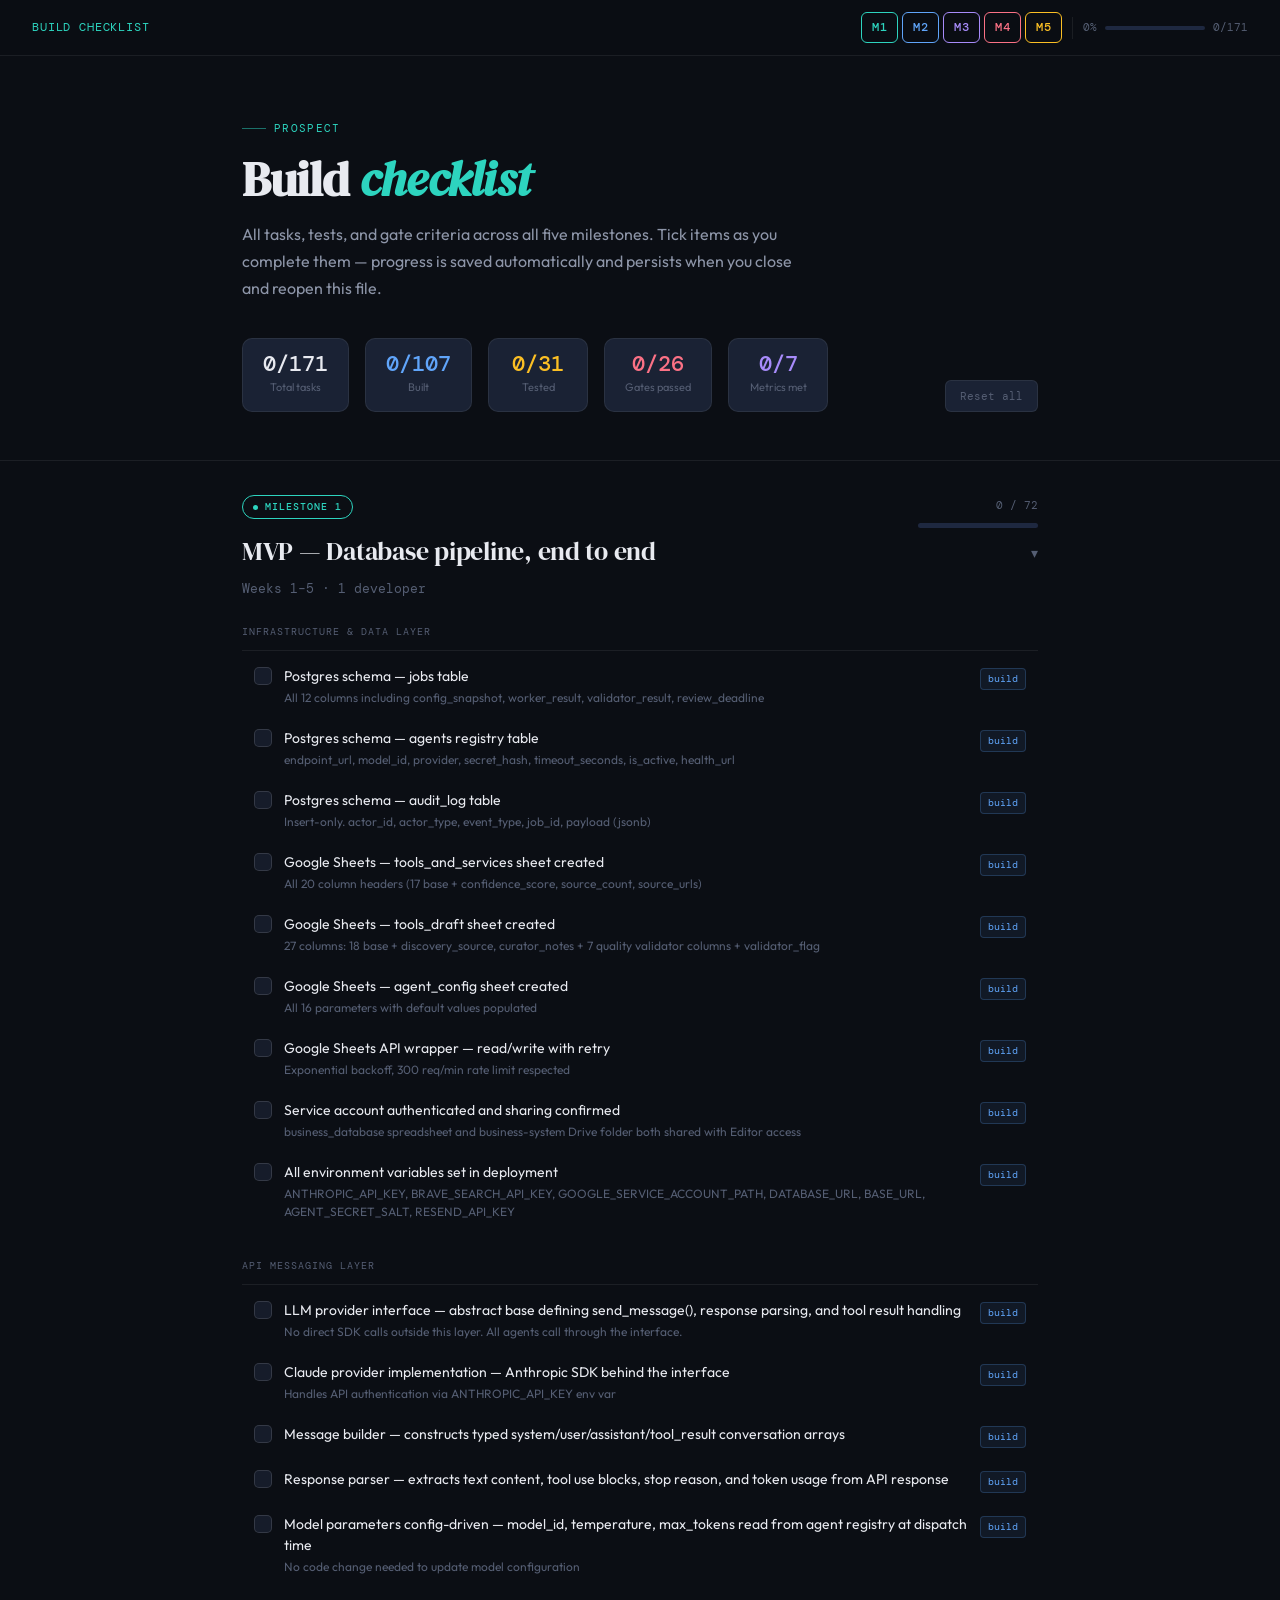
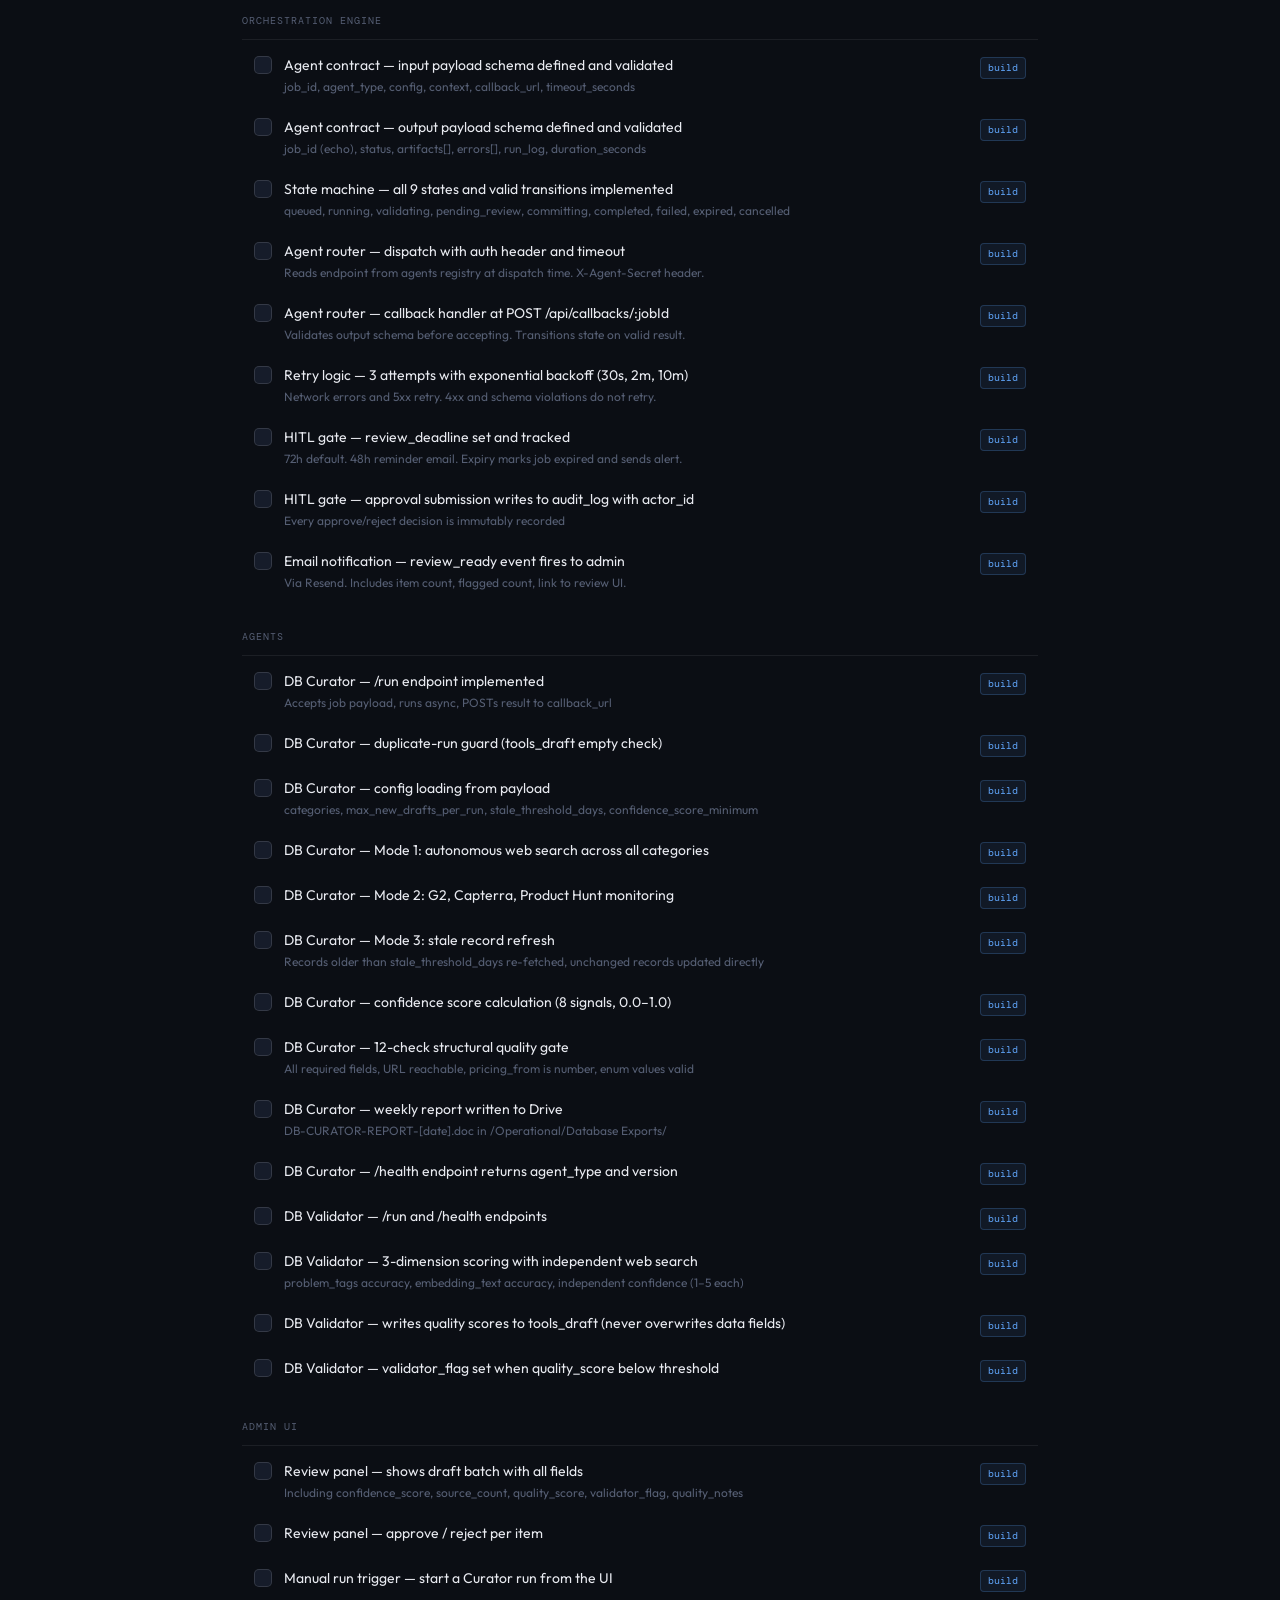
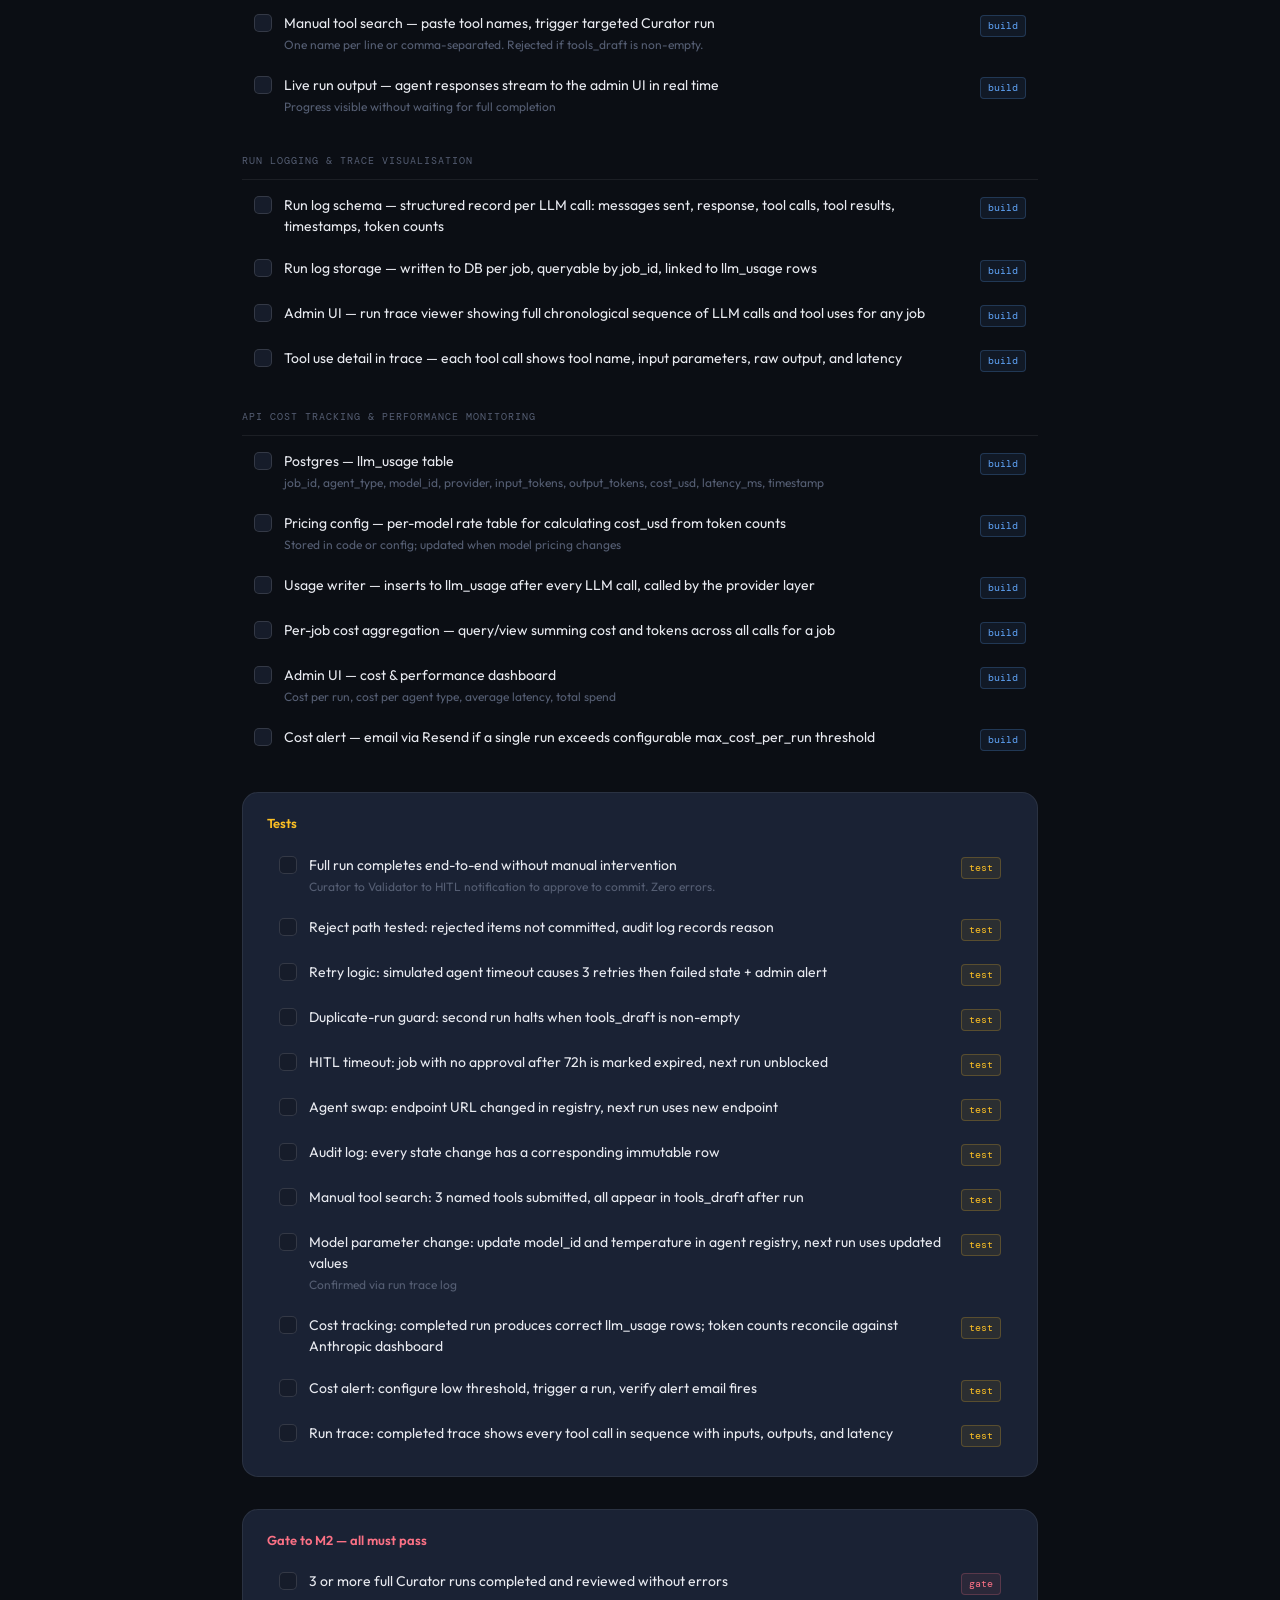
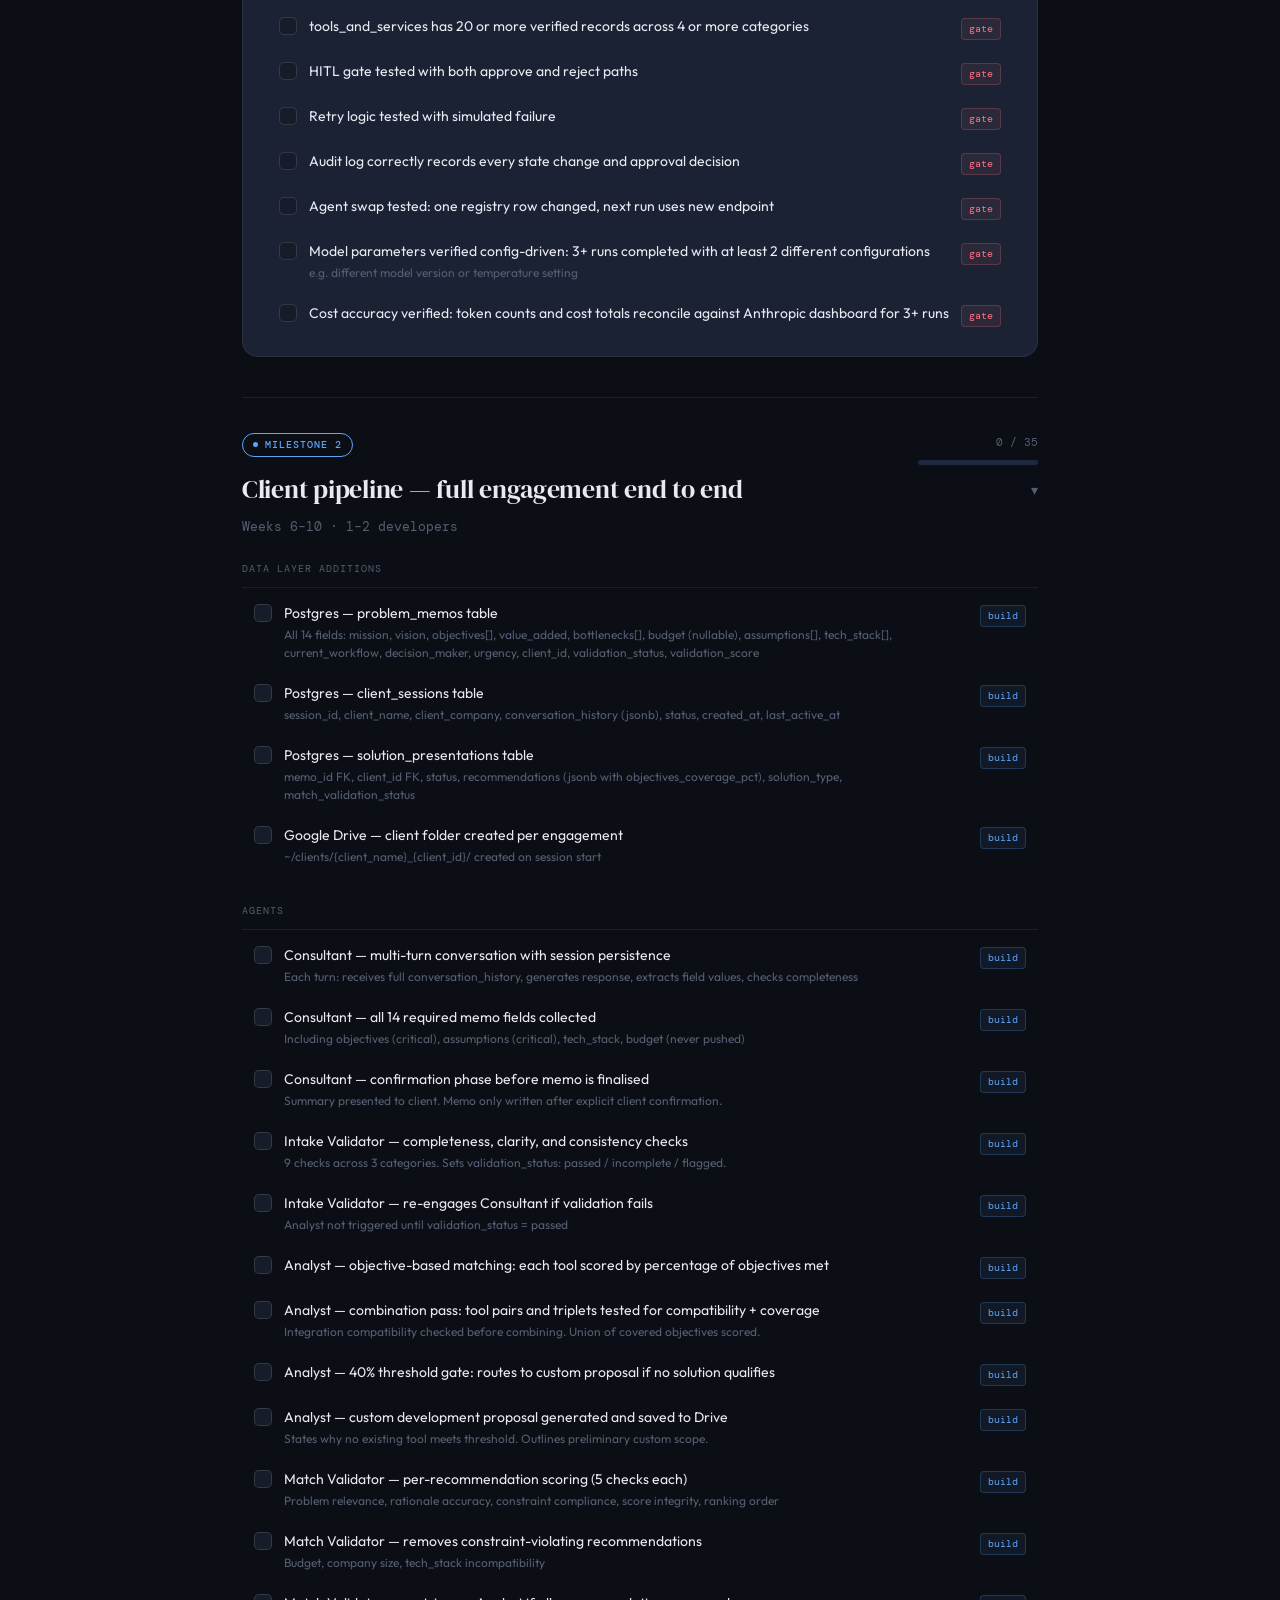
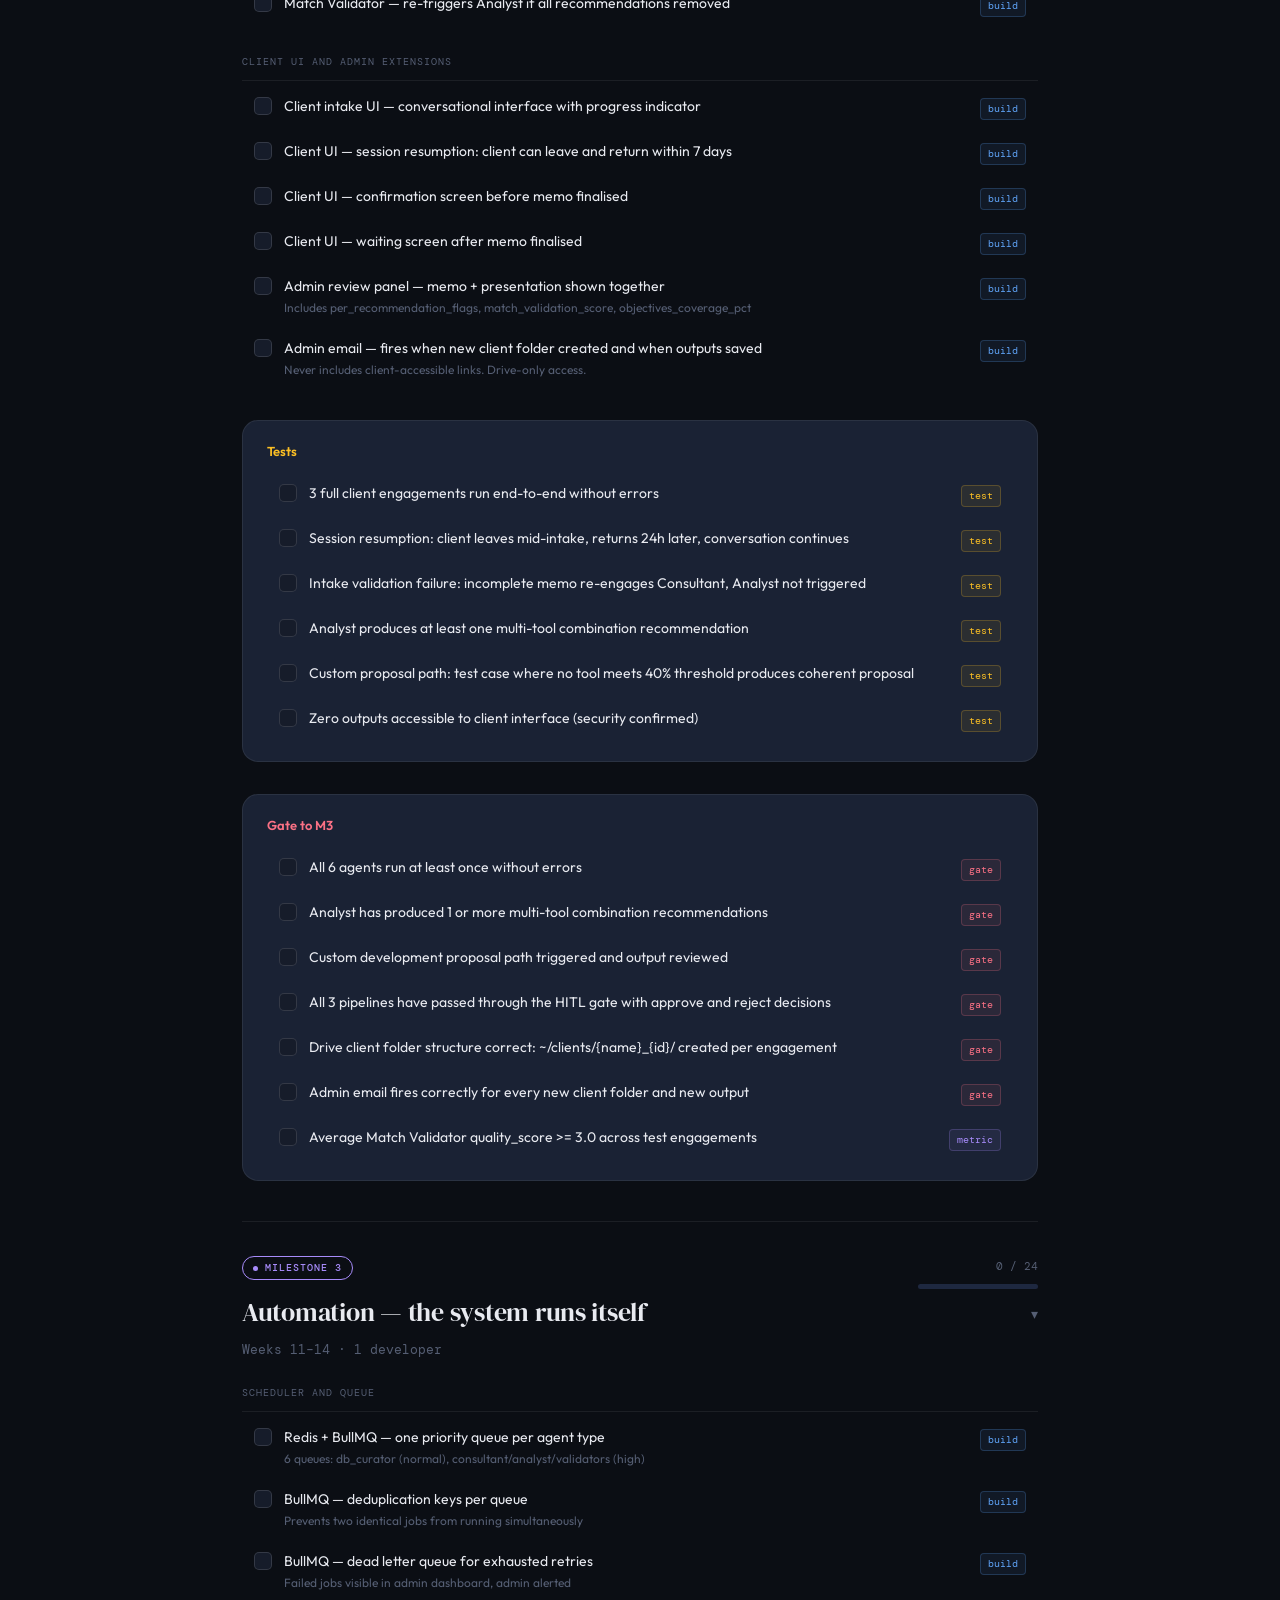
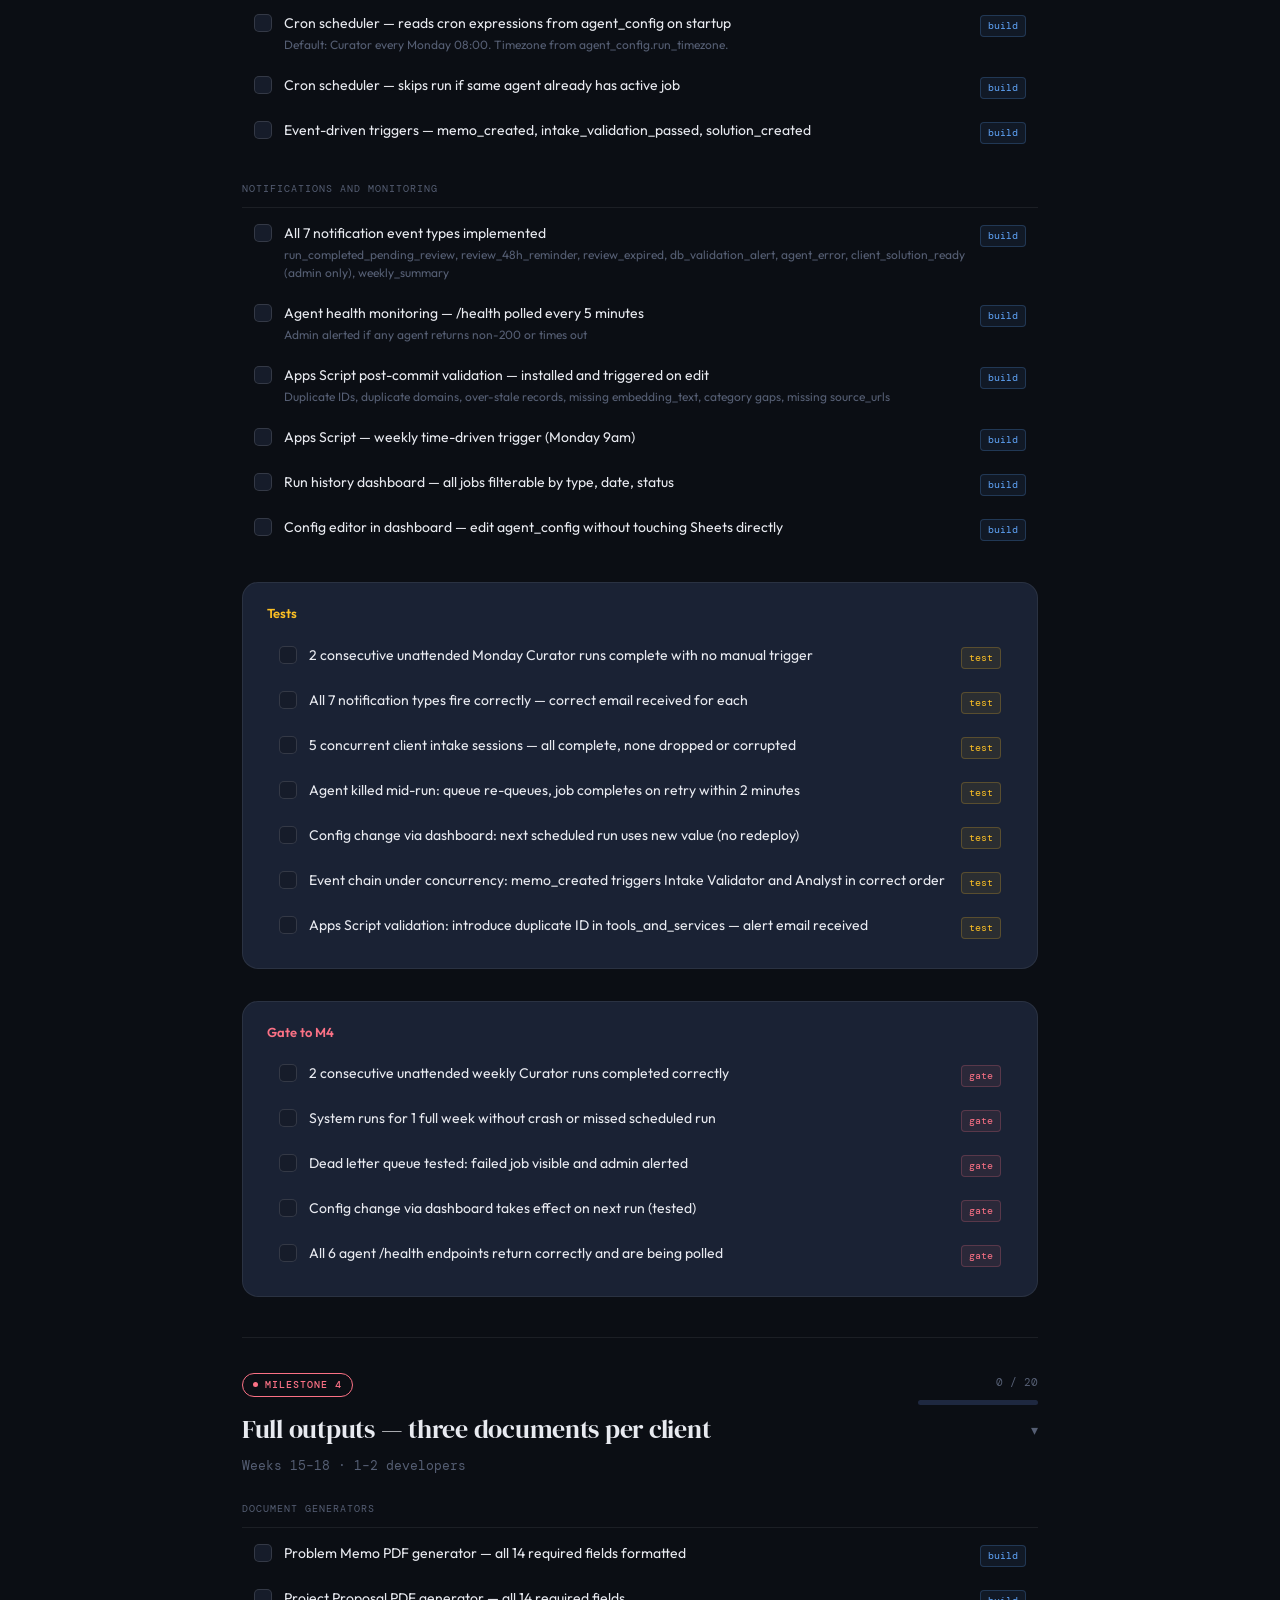
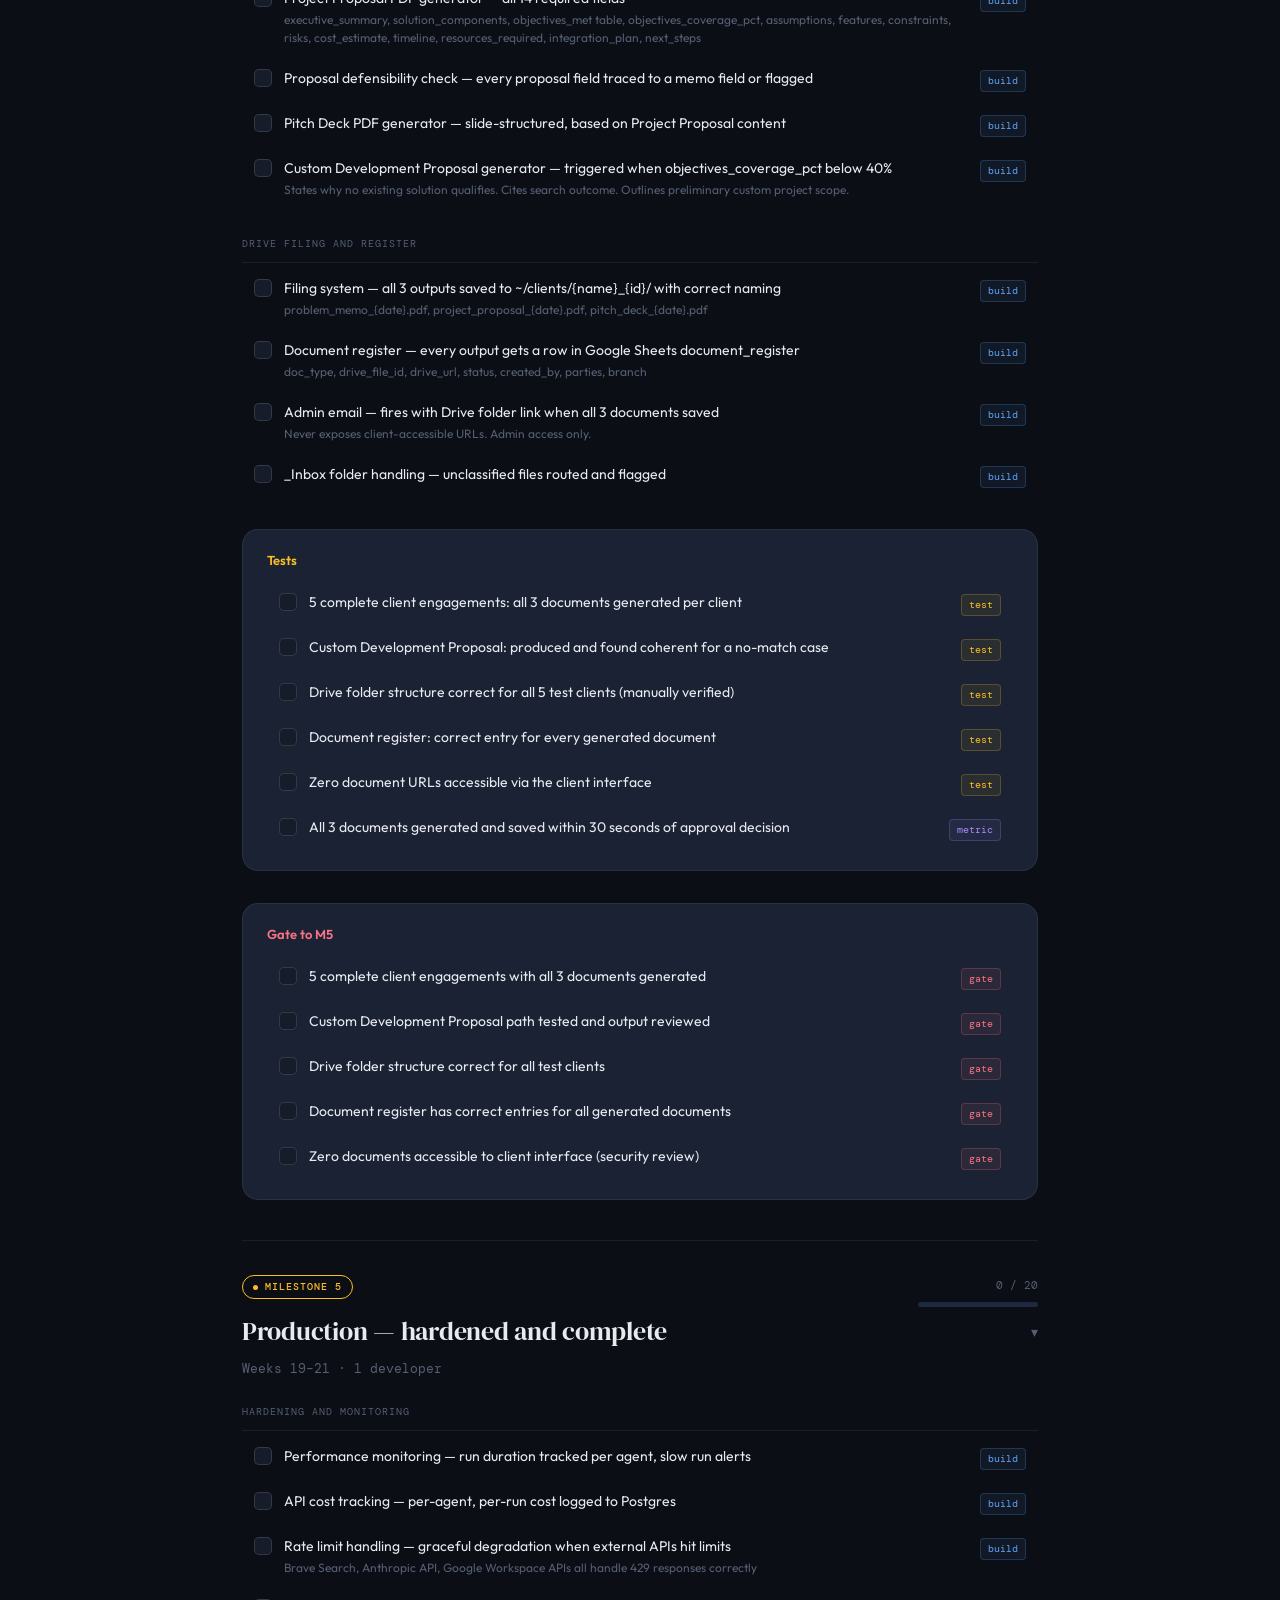
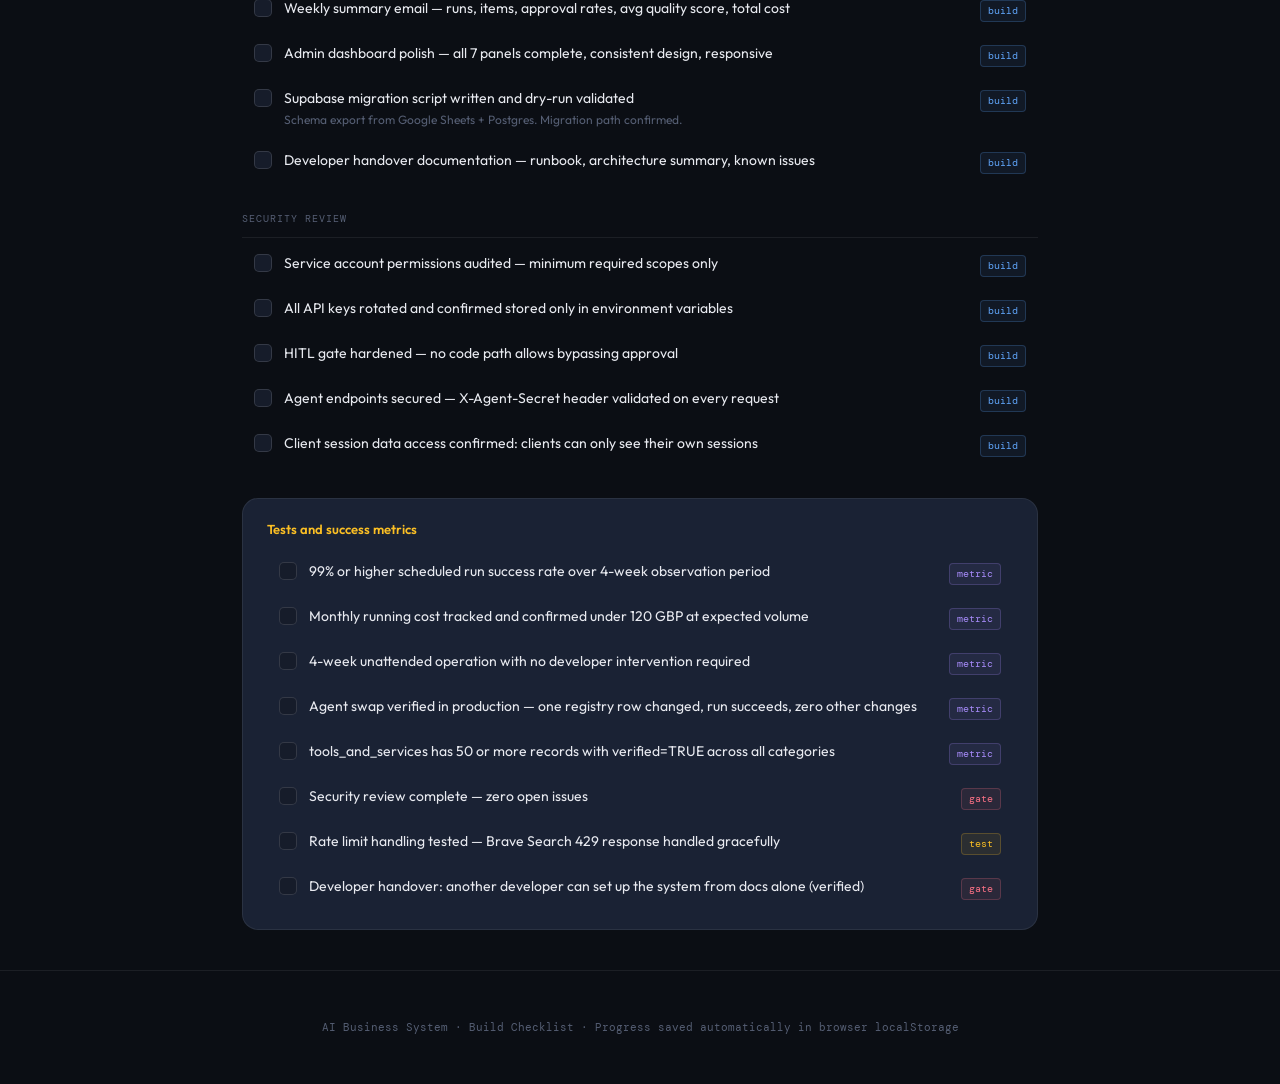
==== commit 63a72728: "Add M1 checklist updates, CLAUDE.md, and project tooling - Expanded M1 checklist: API messaging laye" ====
--- a/developer/checklist.html
+++ b/developer/checklist.html
@@ -146,7 +146,7 @@
     <div class="milestone-left">
       <div class="m-tag mt1"><span class="dot"></span>Milestone 1</div>
       <div class="milestone-title">MVP — Database pipeline, end to end</div>
-      <div class="milestone-meta">Weeks 1–4 · 1 developer</div>
+      <div class="milestone-meta">Weeks 1–5 · 1 developer</div>
     </div>
     <div class="milestone-right">
       <div class="milestone-progress-label" id="m1-label">0 / 0</div>
@@ -168,6 +168,16 @@
       <div class="check-item" data-id="m1-1-7"><div class="cb"></div><div class="check-text"><div class="check-label">Google Sheets API wrapper — read/write with retry</div><div class="check-desc">Exponential backoff, 300 req/min rate limit respected</div></div><span class="check-badge badge-build">build</span></div>
       <div class="check-item" data-id="m1-1-8"><div class="cb"></div><div class="check-text"><div class="check-label">Service account authenticated and sharing confirmed</div><div class="check-desc">business_database spreadsheet and business-system Drive folder both shared with Editor access</div></div><span class="check-badge badge-build">build</span></div>
       <div class="check-item" data-id="m1-1-9"><div class="cb"></div><div class="check-text"><div class="check-label">All environment variables set in deployment</div><div class="check-desc">ANTHROPIC_API_KEY, BRAVE_SEARCH_API_KEY, GOOGLE_SERVICE_ACCOUNT_PATH, DATABASE_URL, BASE_URL, AGENT_SECRET_SALT, RESEND_API_KEY</div></div><span class="check-badge badge-build">build</span></div>
+        </div>
+      </div>
+      <div class="check-section">
+        <div class="check-section-title">API messaging layer <span class="section-count" id="m1-s7-count"></span></div>
+        <div class="check-group">
+      <div class="check-item" data-id="m1-7-1"><div class="cb"></div><div class="check-text"><div class="check-label">LLM provider interface — abstract base defining send_message(), response parsing, and tool result handling</div><div class="check-desc">No direct SDK calls outside this layer. All agents call through the interface.</div></div><span class="check-badge badge-build">build</span></div>
+      <div class="check-item" data-id="m1-7-2"><div class="cb"></div><div class="check-text"><div class="check-label">Claude provider implementation — Anthropic SDK behind the interface</div><div class="check-desc">Handles API authentication via ANTHROPIC_API_KEY env var</div></div><span class="check-badge badge-build">build</span></div>
+      <div class="check-item" data-id="m1-7-3"><div class="cb"></div><div class="check-text"><div class="check-label">Message builder — constructs typed system/user/assistant/tool_result conversation arrays</div></div><span class="check-badge badge-build">build</span></div>
+      <div class="check-item" data-id="m1-7-4"><div class="cb"></div><div class="check-text"><div class="check-label">Response parser — extracts text content, tool use blocks, stop reason, and token usage from API response</div></div><span class="check-badge badge-build">build</span></div>
+      <div class="check-item" data-id="m1-7-5"><div class="cb"></div><div class="check-text"><div class="check-label">Model parameters config-driven — model_id, temperature, max_tokens read from agent registry at dispatch time</div><div class="check-desc">No code change needed to update model configuration</div></div><span class="check-badge badge-build">build</span></div>
         </div>
       </div>
       <div class="check-section">
@@ -210,6 +220,27 @@
       <div class="check-item" data-id="m1-4-2"><div class="cb"></div><div class="check-text"><div class="check-label">Review panel — approve / reject per item</div></div><span class="check-badge badge-build">build</span></div>
       <div class="check-item" data-id="m1-4-3"><div class="cb"></div><div class="check-text"><div class="check-label">Manual run trigger — start a Curator run from the UI</div></div><span class="check-badge badge-build">build</span></div>
       <div class="check-item" data-id="m1-4-4"><div class="cb"></div><div class="check-text"><div class="check-label">Manual tool search — paste tool names, trigger targeted Curator run</div><div class="check-desc">One name per line or comma-separated. Rejected if tools_draft is non-empty.</div></div><span class="check-badge badge-build">build</span></div>
+      <div class="check-item" data-id="m1-4-5"><div class="cb"></div><div class="check-text"><div class="check-label">Live run output — agent responses stream to the admin UI in real time</div><div class="check-desc">Progress visible without waiting for full completion</div></div><span class="check-badge badge-build">build</span></div>
+        </div>
+      </div>
+      <div class="check-section">
+        <div class="check-section-title">Run logging & trace visualisation <span class="section-count" id="m1-s8-count"></span></div>
+        <div class="check-group">
+      <div class="check-item" data-id="m1-8-1"><div class="cb"></div><div class="check-text"><div class="check-label">Run log schema — structured record per LLM call: messages sent, response, tool calls, tool results, timestamps, token counts</div></div><span class="check-badge badge-build">build</span></div>
+      <div class="check-item" data-id="m1-8-2"><div class="cb"></div><div class="check-text"><div class="check-label">Run log storage — written to DB per job, queryable by job_id, linked to llm_usage rows</div></div><span class="check-badge badge-build">build</span></div>
+      <div class="check-item" data-id="m1-8-3"><div class="cb"></div><div class="check-text"><div class="check-label">Admin UI — run trace viewer showing full chronological sequence of LLM calls and tool uses for any job</div></div><span class="check-badge badge-build">build</span></div>
+      <div class="check-item" data-id="m1-8-4"><div class="cb"></div><div class="check-text"><div class="check-label">Tool use detail in trace — each tool call shows tool name, input parameters, raw output, and latency</div></div><span class="check-badge badge-build">build</span></div>
+        </div>
+      </div>
+      <div class="check-section">
+        <div class="check-section-title">API cost tracking & performance monitoring <span class="section-count" id="m1-s9-count"></span></div>
+        <div class="check-group">
+      <div class="check-item" data-id="m1-9-1"><div class="cb"></div><div class="check-text"><div class="check-label">Postgres — llm_usage table</div><div class="check-desc">job_id, agent_type, model_id, provider, input_tokens, output_tokens, cost_usd, latency_ms, timestamp</div></div><span class="check-badge badge-build">build</span></div>
+      <div class="check-item" data-id="m1-9-2"><div class="cb"></div><div class="check-text"><div class="check-label">Pricing config — per-model rate table for calculating cost_usd from token counts</div><div class="check-desc">Stored in code or config; updated when model pricing changes</div></div><span class="check-badge badge-build">build</span></div>
+      <div class="check-item" data-id="m1-9-3"><div class="cb"></div><div class="check-text"><div class="check-label">Usage writer — inserts to llm_usage after every LLM call, called by the provider layer</div></div><span class="check-badge badge-build">build</span></div>
+      <div class="check-item" data-id="m1-9-4"><div class="cb"></div><div class="check-text"><div class="check-label">Per-job cost aggregation — query/view summing cost and tokens across all calls for a job</div></div><span class="check-badge badge-build">build</span></div>
+      <div class="check-item" data-id="m1-9-5"><div class="cb"></div><div class="check-text"><div class="check-label">Admin UI — cost & performance dashboard</div><div class="check-desc">Cost per run, cost per agent type, average latency, total spend</div></div><span class="check-badge badge-build">build</span></div>
+      <div class="check-item" data-id="m1-9-6"><div class="cb"></div><div class="check-text"><div class="check-label">Cost alert — email via Resend if a single run exceeds configurable max_cost_per_run threshold</div></div><span class="check-badge badge-build">build</span></div>
         </div>
       </div>
       <div class="gate-section">
@@ -223,6 +254,10 @@
       <div class="check-item" data-id="m1-5-6"><div class="cb"></div><div class="check-text"><div class="check-label">Agent swap: endpoint URL changed in registry, next run uses new endpoint</div></div><span class="check-badge badge-test">test</span></div>
       <div class="check-item" data-id="m1-5-7"><div class="cb"></div><div class="check-text"><div class="check-label">Audit log: every state change has a corresponding immutable row</div></div><span class="check-badge badge-test">test</span></div>
       <div class="check-item" data-id="m1-5-8"><div class="cb"></div><div class="check-text"><div class="check-label">Manual tool search: 3 named tools submitted, all appear in tools_draft after run</div></div><span class="check-badge badge-test">test</span></div>
+      <div class="check-item" data-id="m1-5-9"><div class="cb"></div><div class="check-text"><div class="check-label">Model parameter change: update model_id and temperature in agent registry, next run uses updated values</div><div class="check-desc">Confirmed via run trace log</div></div><span class="check-badge badge-test">test</span></div>
+      <div class="check-item" data-id="m1-5-10"><div class="cb"></div><div class="check-text"><div class="check-label">Cost tracking: completed run produces correct llm_usage rows; token counts reconcile against Anthropic dashboard</div></div><span class="check-badge badge-test">test</span></div>
+      <div class="check-item" data-id="m1-5-11"><div class="cb"></div><div class="check-text"><div class="check-label">Cost alert: configure low threshold, trigger a run, verify alert email fires</div></div><span class="check-badge badge-test">test</span></div>
+      <div class="check-item" data-id="m1-5-12"><div class="cb"></div><div class="check-text"><div class="check-label">Run trace: completed trace shows every tool call in sequence with inputs, outputs, and latency</div></div><span class="check-badge badge-test">test</span></div>
         </div>
       </div>
       <div class="gate-section">
@@ -234,6 +269,8 @@
       <div class="check-item" data-id="m1-6-4"><div class="cb"></div><div class="check-text"><div class="check-label">Retry logic tested with simulated failure</div></div><span class="check-badge badge-gate">gate</span></div>
       <div class="check-item" data-id="m1-6-5"><div class="cb"></div><div class="check-text"><div class="check-label">Audit log correctly records every state change and approval decision</div></div><span class="check-badge badge-gate">gate</span></div>
       <div class="check-item" data-id="m1-6-6"><div class="cb"></div><div class="check-text"><div class="check-label">Agent swap tested: one registry row changed, next run uses new endpoint</div></div><span class="check-badge badge-gate">gate</span></div>
+      <div class="check-item" data-id="m1-6-7"><div class="cb"></div><div class="check-text"><div class="check-label">Model parameters verified config-driven: 3+ runs completed with at least 2 different configurations</div><div class="check-desc">e.g. different model version or temperature setting</div></div><span class="check-badge badge-gate">gate</span></div>
+      <div class="check-item" data-id="m1-6-8"><div class="cb"></div><div class="check-text"><div class="check-label">Cost accuracy verified: token counts and cost totals reconcile against Anthropic dashboard for 3+ runs</div></div><span class="check-badge badge-gate">gate</span></div>
         </div>
       </div>
     </div>
@@ -244,7 +281,7 @@
     <div class="milestone-left">
       <div class="m-tag mt2"><span class="dot"></span>Milestone 2</div>
       <div class="milestone-title">Client pipeline — full engagement end to end</div>
-      <div class="milestone-meta">Weeks 5–9 · 1–2 developers</div>
+      <div class="milestone-meta">Weeks 6–10 · 1–2 developers</div>
     </div>
     <div class="milestone-right">
       <div class="milestone-progress-label" id="m2-label">0 / 0</div>
@@ -322,7 +359,7 @@
     <div class="milestone-left">
       <div class="m-tag mt3"><span class="dot"></span>Milestone 3</div>
       <div class="milestone-title">Automation — the system runs itself</div>
-      <div class="milestone-meta">Weeks 10–13 · 1 developer</div>
+      <div class="milestone-meta">Weeks 11–14 · 1 developer</div>
     </div>
     <div class="milestone-right">
       <div class="milestone-progress-label" id="m3-label">0 / 0</div>
@@ -384,7 +421,7 @@
     <div class="milestone-left">
       <div class="m-tag mt4"><span class="dot"></span>Milestone 4</div>
       <div class="milestone-title">Full outputs — three documents per client</div>
-      <div class="milestone-meta">Weeks 14–17 · 1–2 developers</div>
+      <div class="milestone-meta">Weeks 15–18 · 1–2 developers</div>
     </div>
     <div class="milestone-right">
       <div class="milestone-progress-label" id="m4-label">0 / 0</div>
@@ -442,7 +479,7 @@
     <div class="milestone-left">
       <div class="m-tag mt5"><span class="dot"></span>Milestone 5</div>
       <div class="milestone-title">Production — hardened and complete</div>
-      <div class="milestone-meta">Weeks 18–20 · 1 developer</div>
+      <div class="milestone-meta">Weeks 19–21 · 1 developer</div>
     </div>
     <div class="milestone-right">
       <div class="milestone-progress-label" id="m5-label">0 / 0</div>
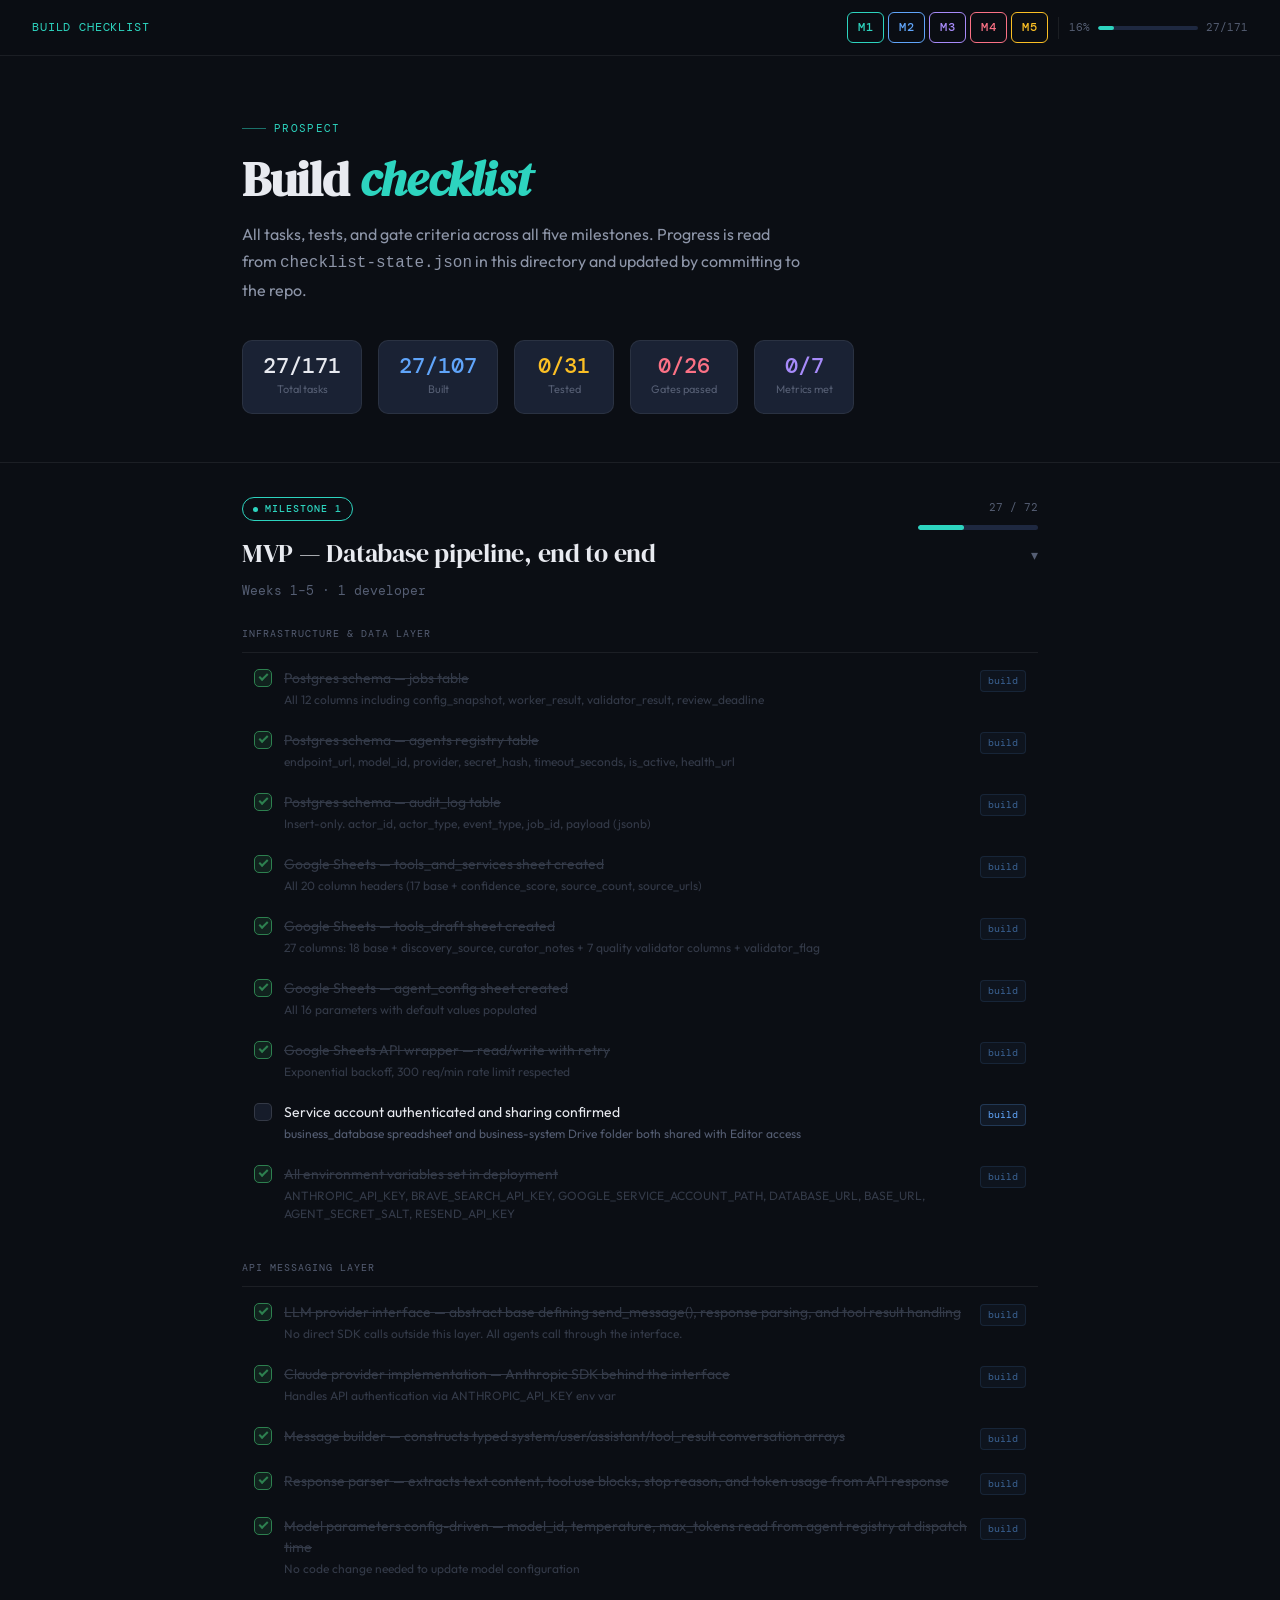
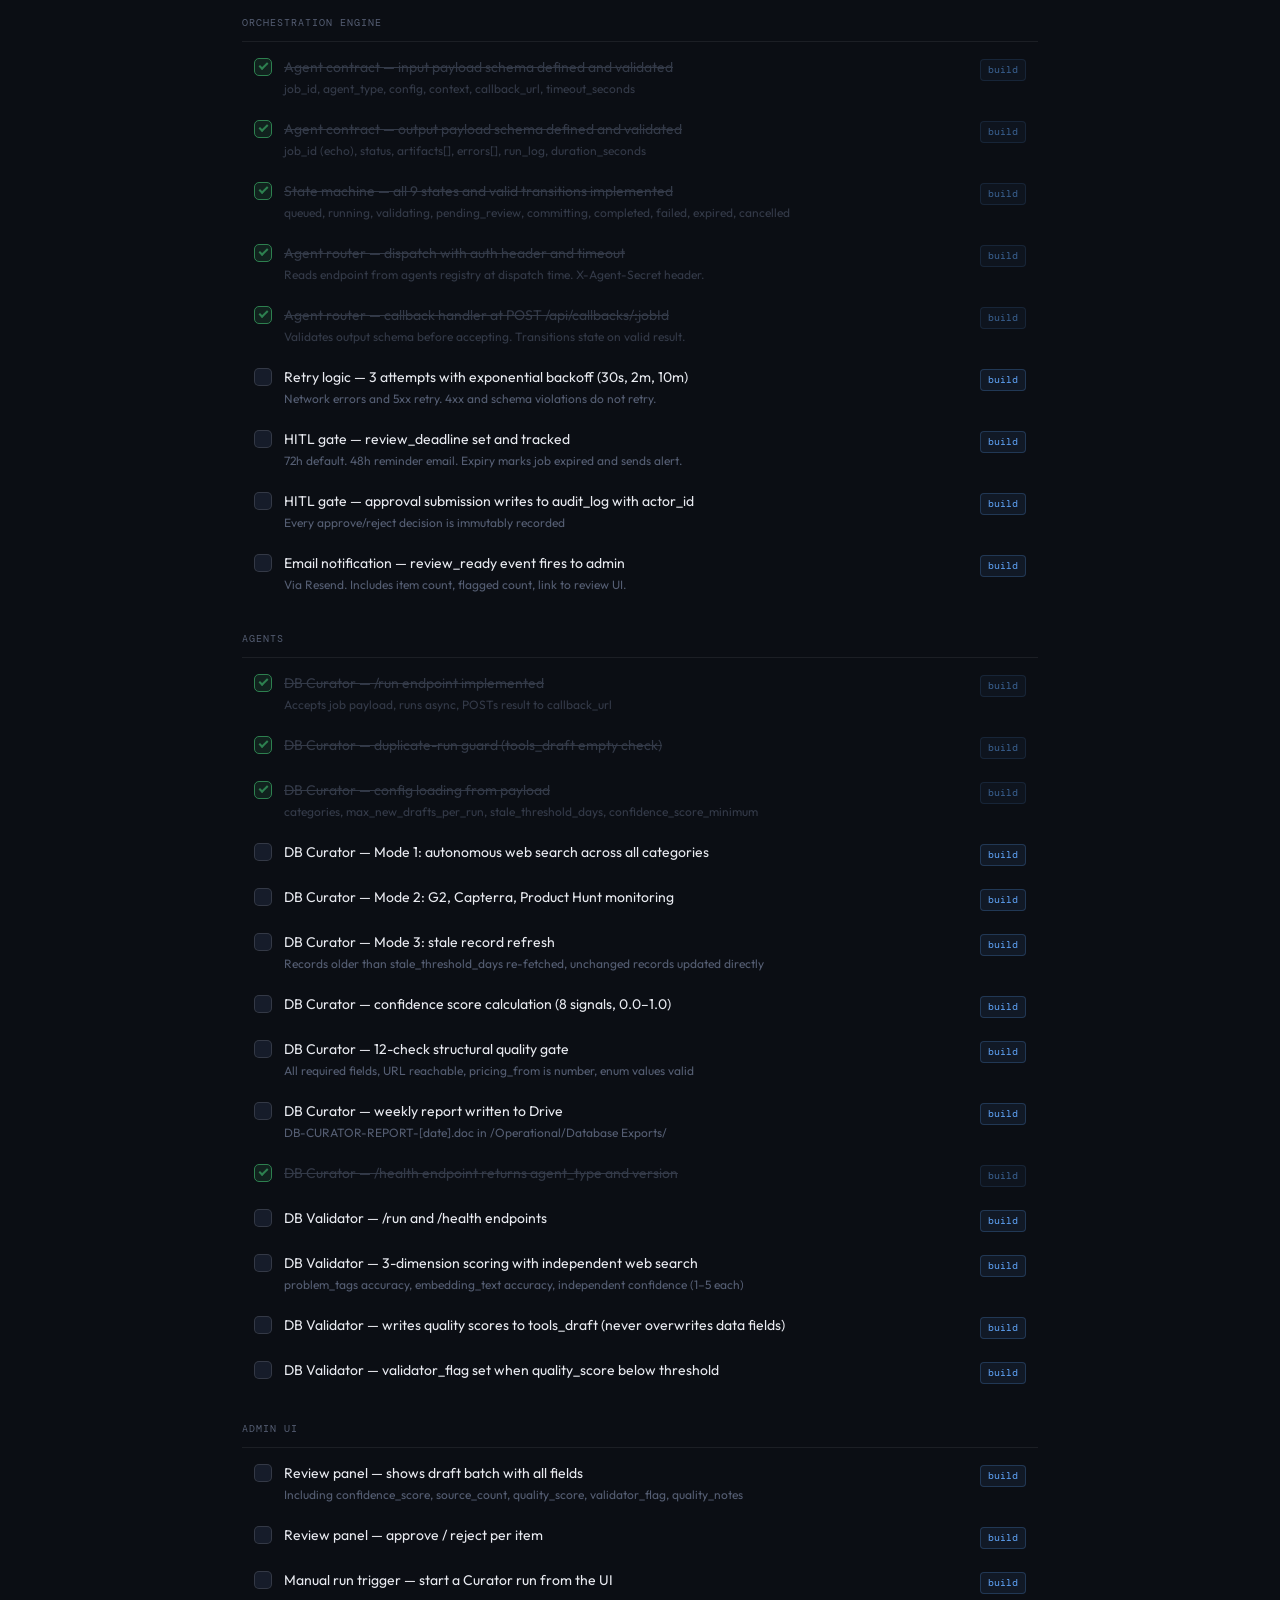
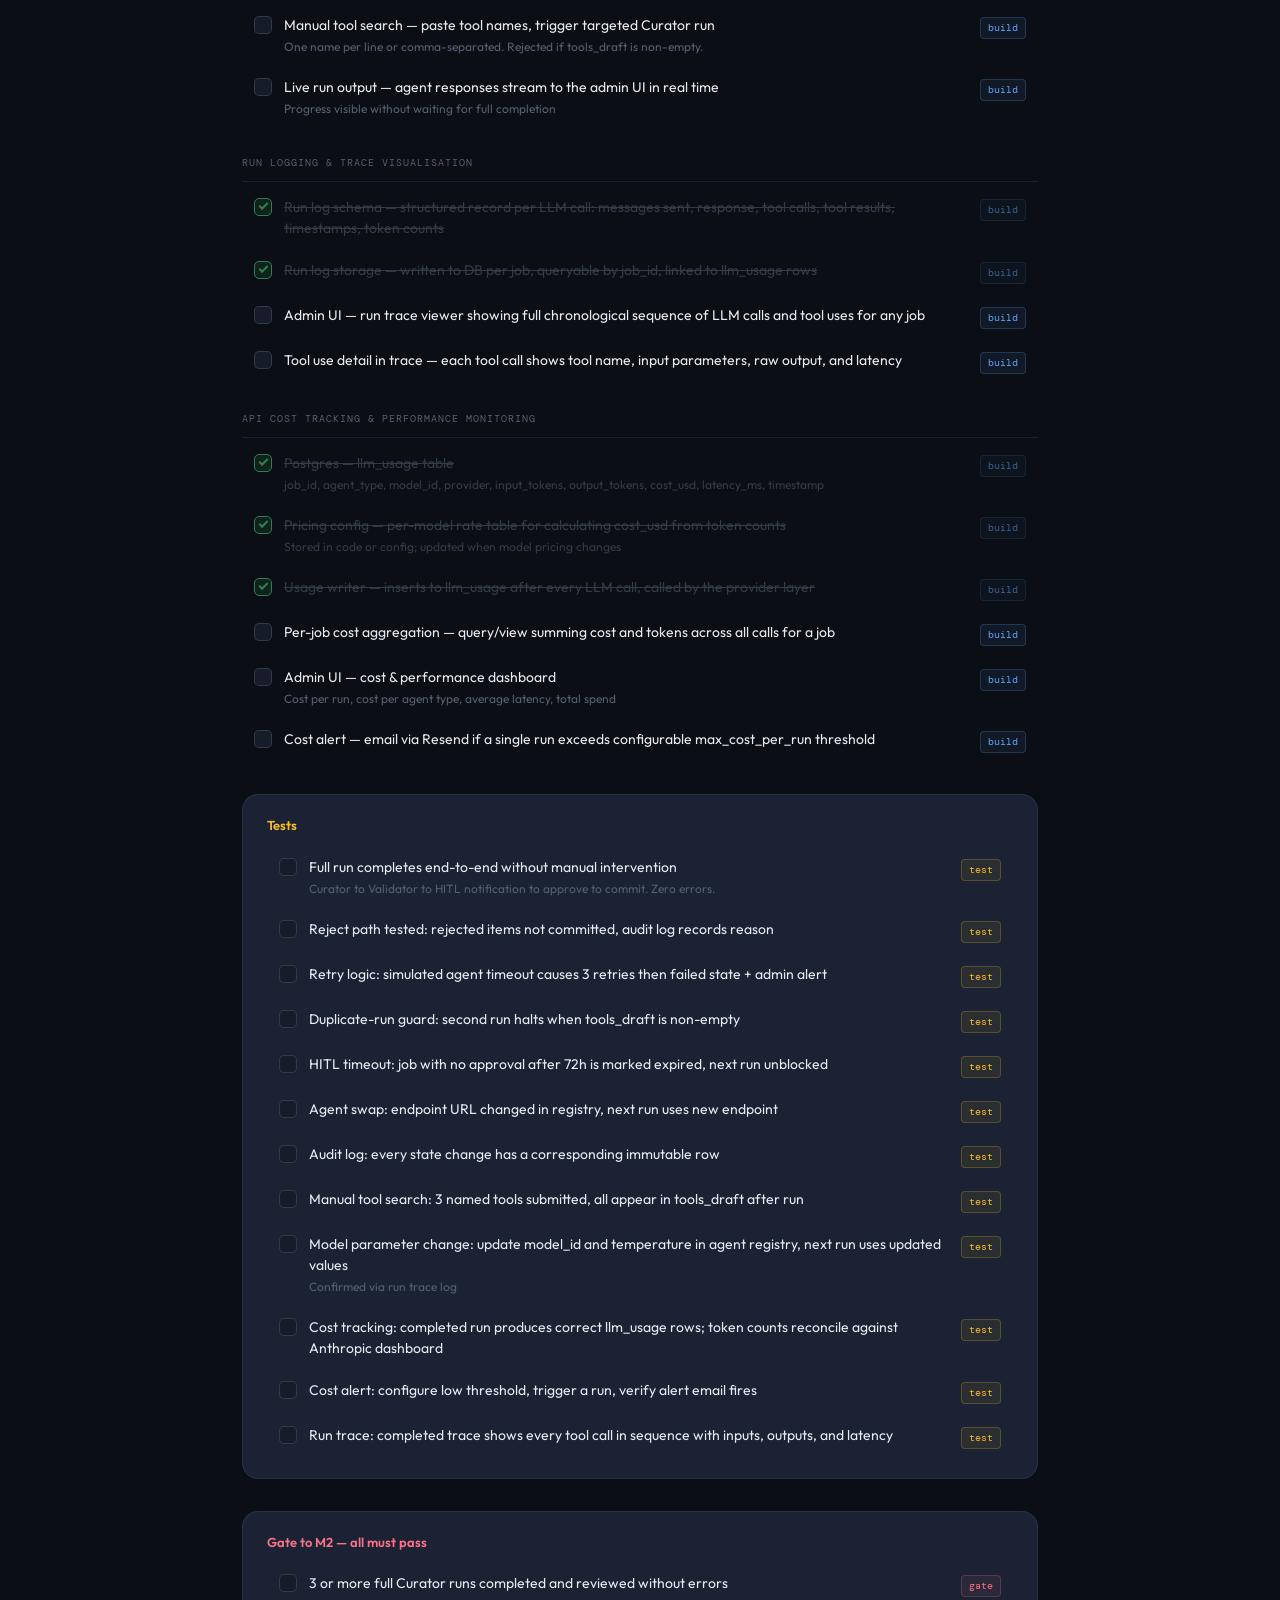
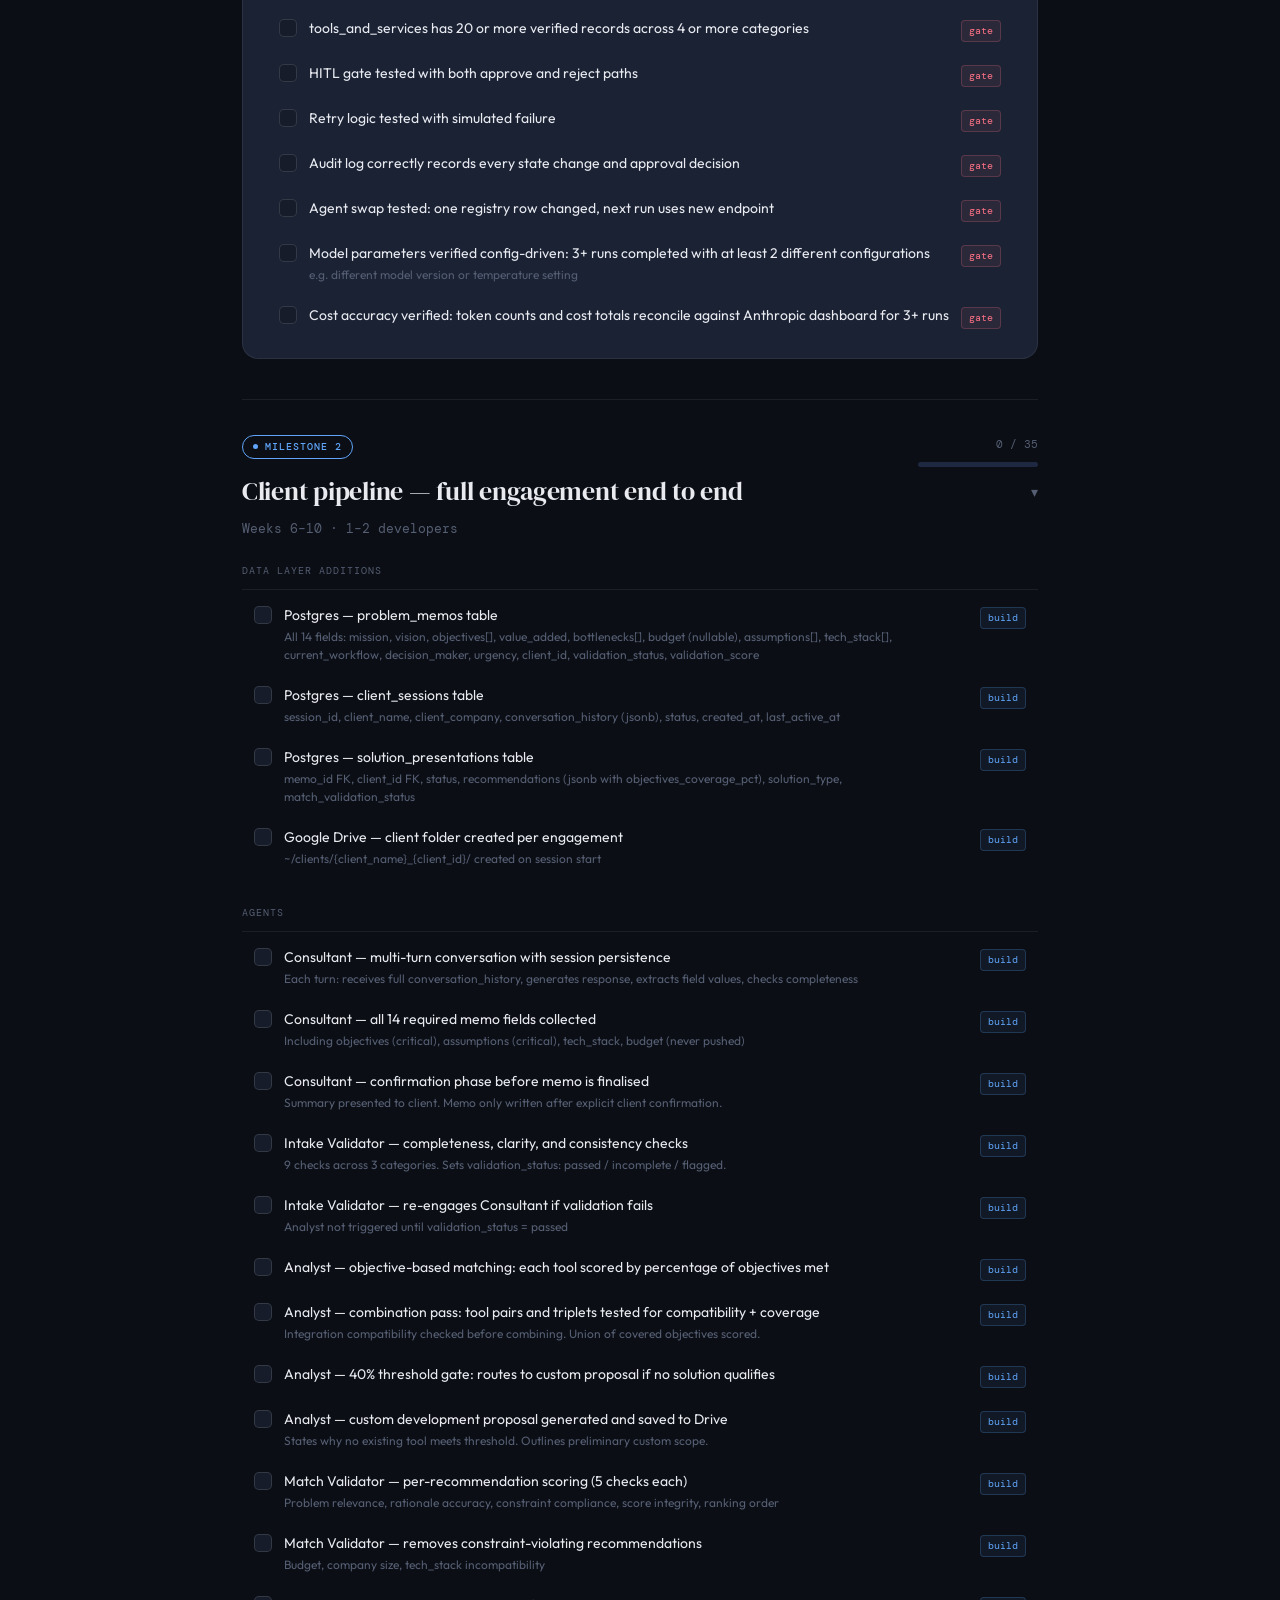
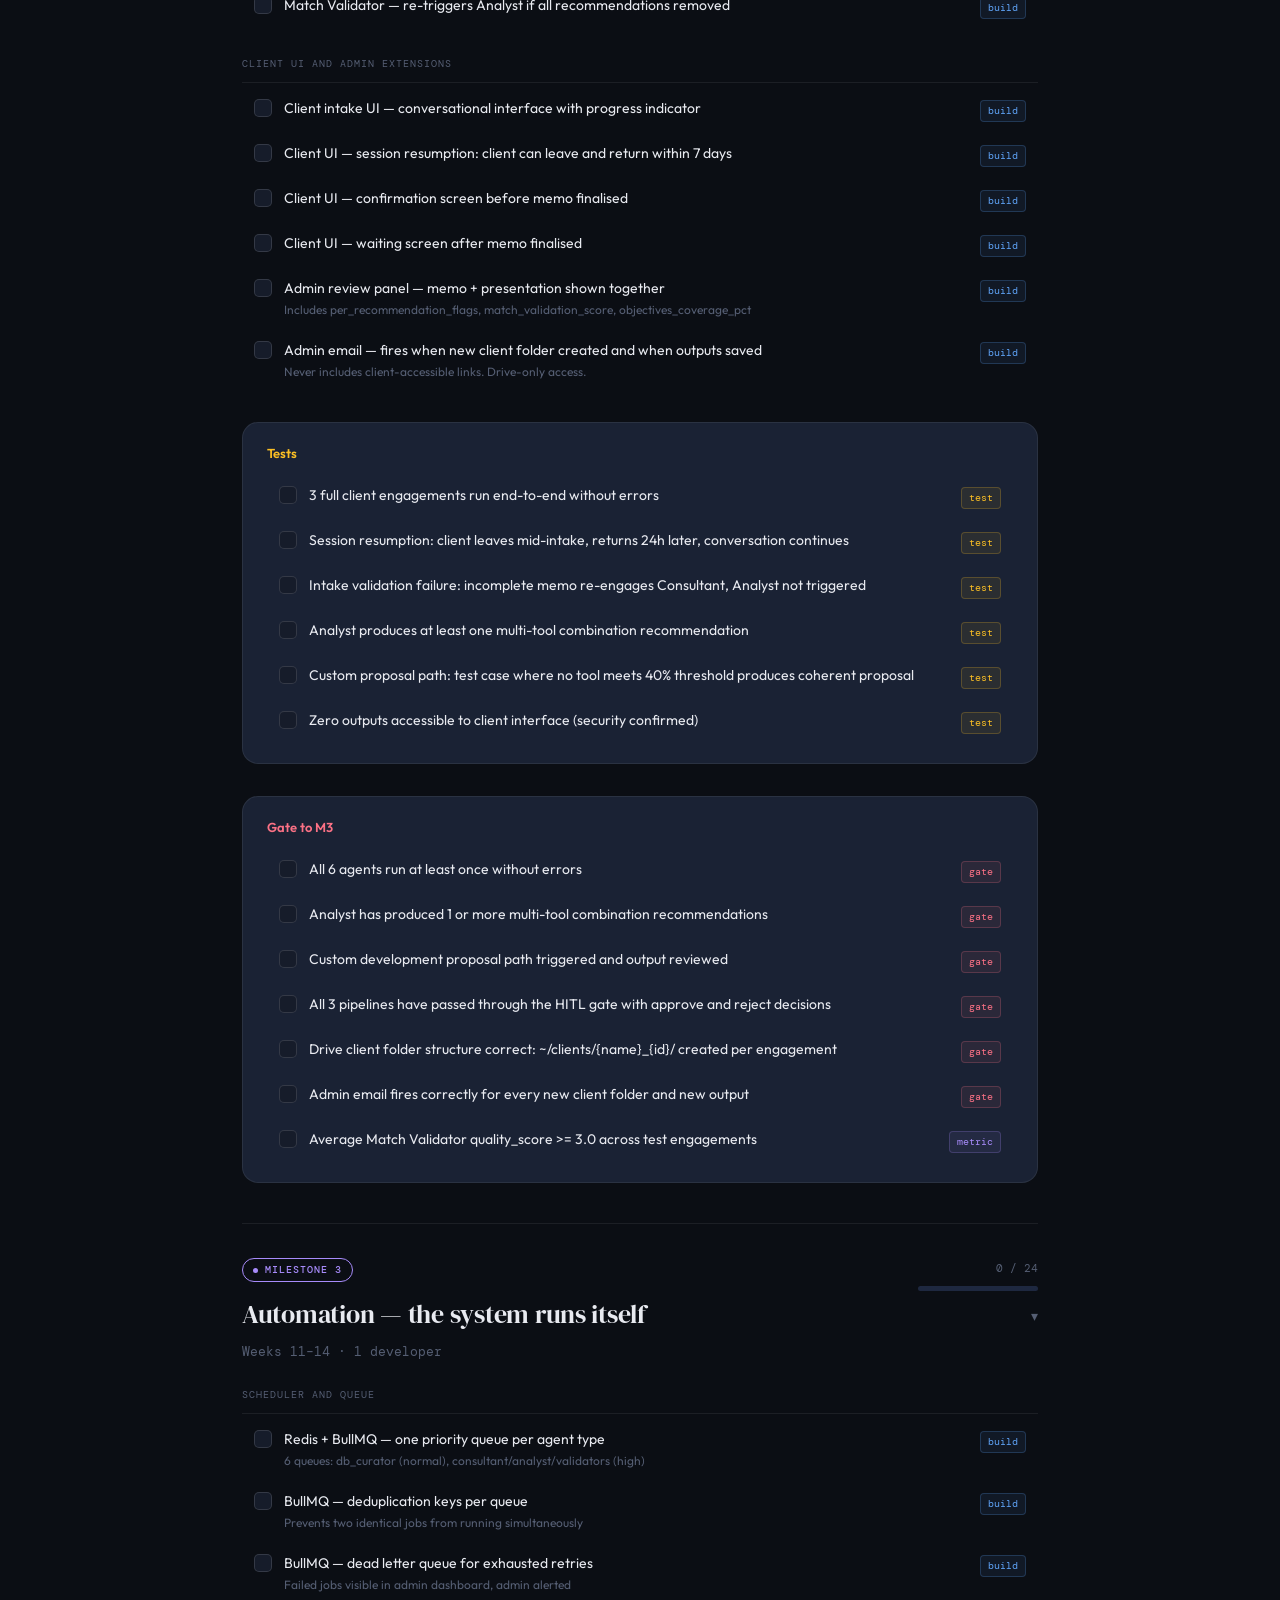
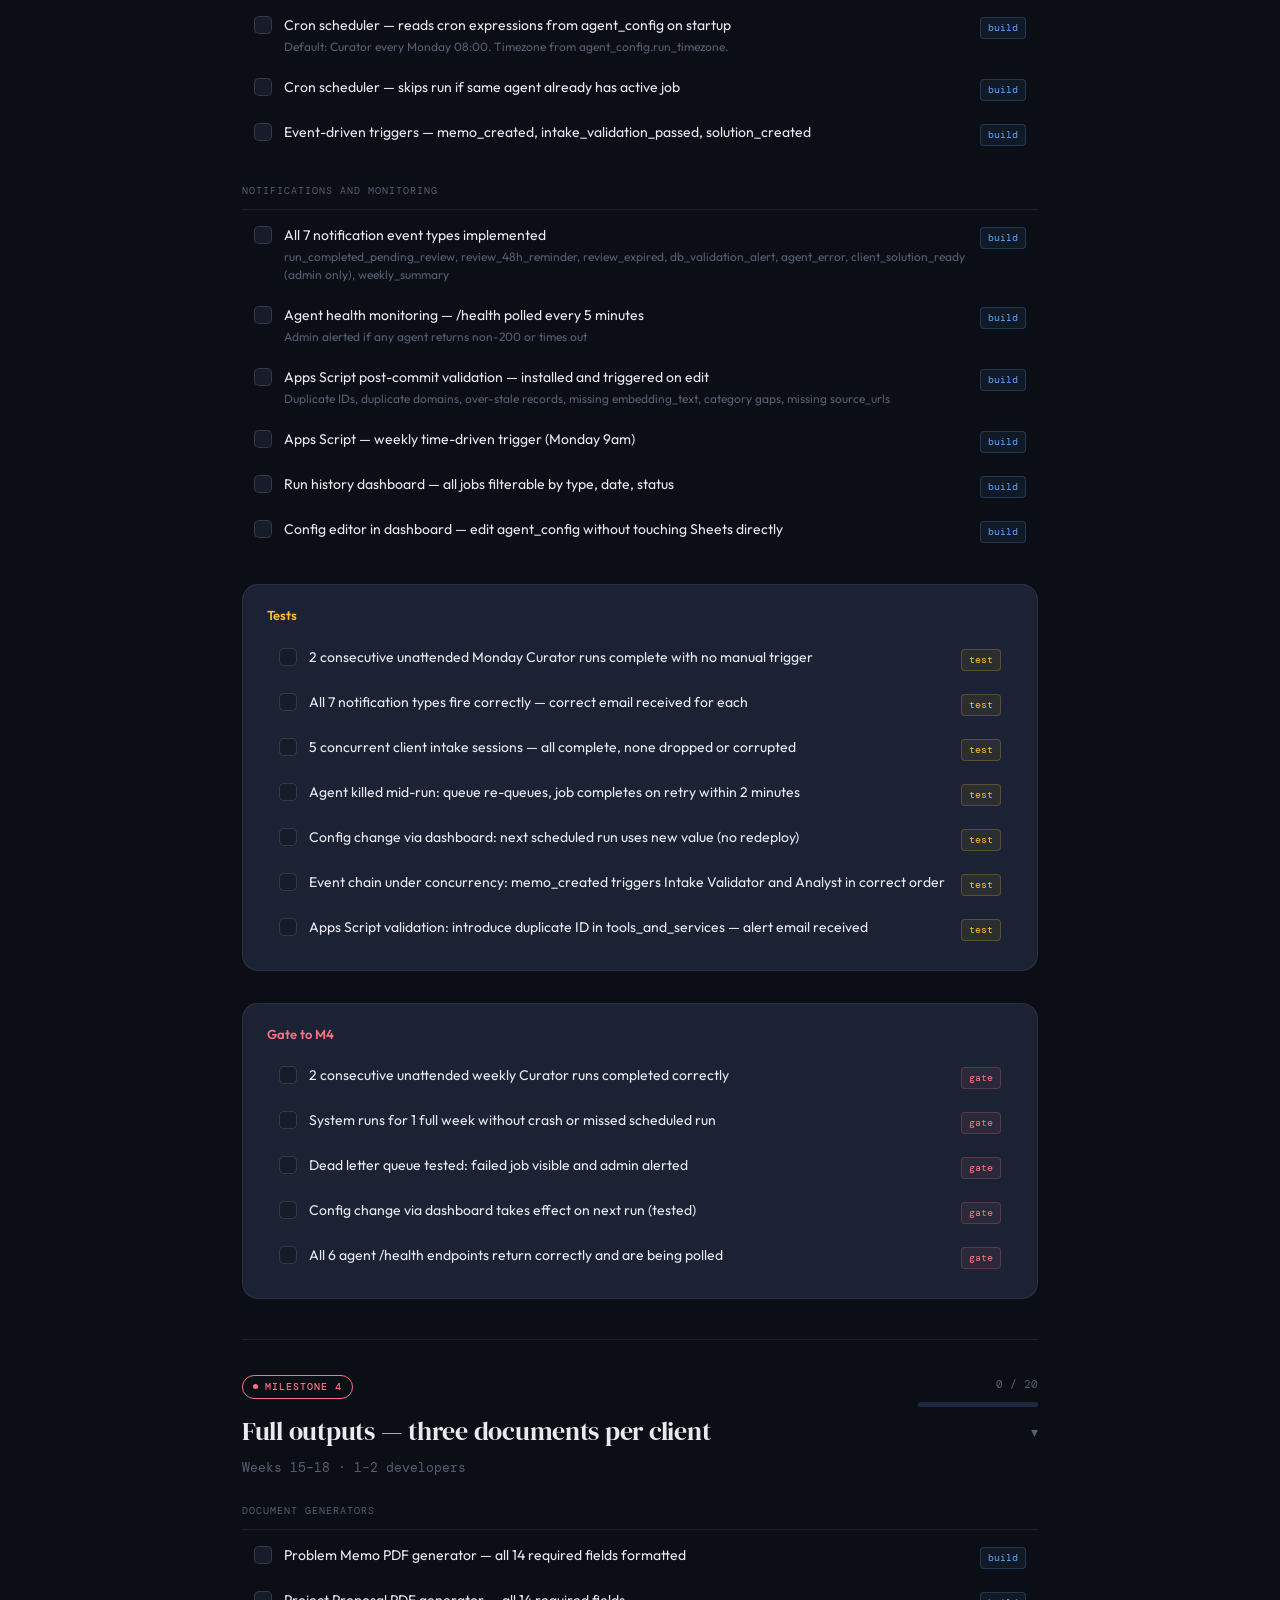
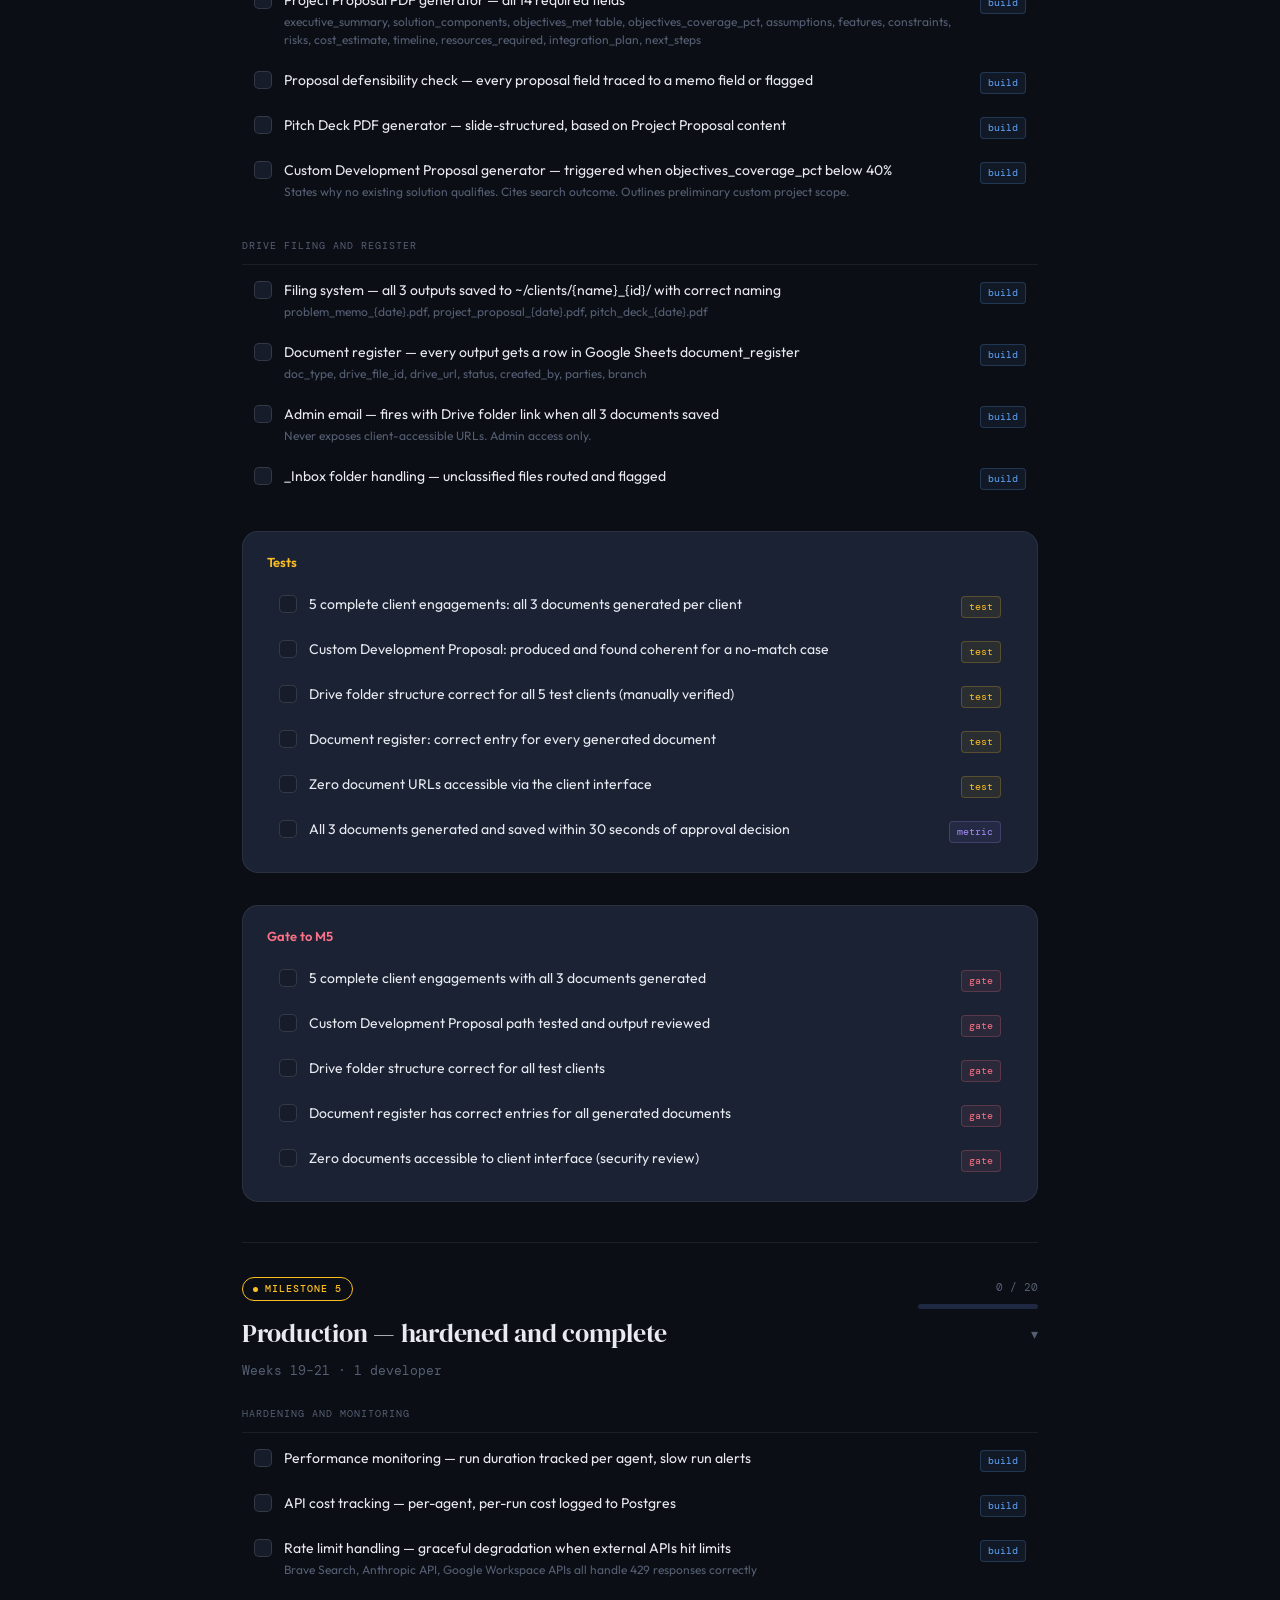
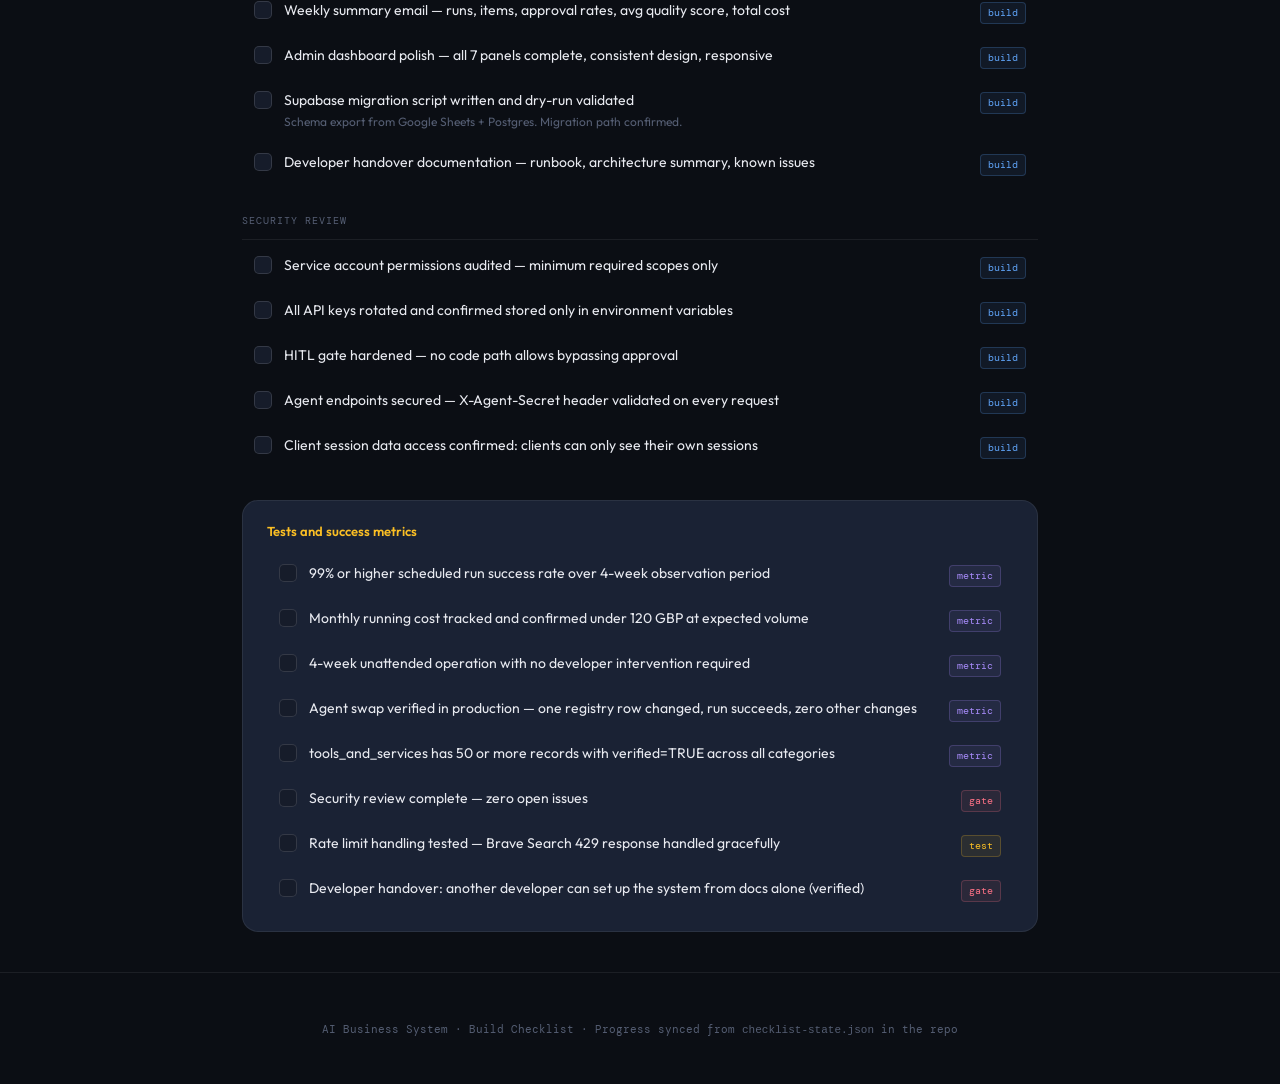
==== commit 0f5ea424: "feat(checklist): sync progress via committed JSON instead of localStorage Read state from developer/" ====
--- a/developer/checklist.html
+++ b/developer/checklist.html
@@ -129,14 +129,13 @@
   <div class="container">
     <p class="eyebrow">PROSPECT</p>
     <h1>Build <em>checklist</em></h1>
-    <p class="hero-sub">All tasks, tests, and gate criteria across all five milestones. Tick items as you complete them — progress is saved automatically and persists when you close and reopen this file.</p>
+    <p class="hero-sub">All tasks, tests, and gate criteria across all five milestones. Progress is read from <code>checklist-state.json</code> in this directory and updated by committing to the repo.</p>
     <div class="global-progress">
       <div class="gp-stat"><div class="gp-val" id="gp-total">0/0</div><div class="gp-label">Total tasks</div></div>
       <div class="gp-stat"><div class="gp-val" id="gp-build" style="color:var(--blue)">0</div><div class="gp-label">Built</div></div>
       <div class="gp-stat"><div class="gp-val" id="gp-test" style="color:var(--amber)">0</div><div class="gp-label">Tested</div></div>
       <div class="gp-stat"><div class="gp-val" id="gp-gate" style="color:var(--coral)">0</div><div class="gp-label">Gates passed</div></div>
       <div class="gp-stat"><div class="gp-val" id="gp-metric" style="color:var(--purple)">0</div><div class="gp-label">Metrics met</div></div>
-      <button class="reset-btn" onclick="resetAll()">Reset all</button>
     </div>
   </div>
 </section>
@@ -529,22 +528,21 @@
 </div>
 </div><!-- container -->
 </div><!-- page -->
-<footer><p>AI Business System &middot; Build Checklist &middot; Progress saved automatically in browser localStorage</p></footer>
+<footer><p>AI Business System &middot; Build Checklist &middot; Progress synced from <code>checklist-state.json</code> in the repo</p></footer>
 <script>
-const STORE='ai-sys-checklist-v1';
+const STATE_URL='checklist-state.json';
 const COL_STORE='ai-sys-collapse-v1';
-function loadState(){try{return JSON.parse(localStorage.getItem(STORE))||{};}catch(e){return {};}}
-function saveState(s){try{localStorage.setItem(STORE,JSON.stringify(s));}catch(e){}}
 function loadCollapse(){try{return JSON.parse(localStorage.getItem(COL_STORE))||{};}catch(e){return {};}}
 function saveCollapse(s){try{localStorage.setItem(COL_STORE,JSON.stringify(s));}catch(e){}}
-let state=loadState();
+let state={};
 let collapseState=loadCollapse();
 
-function toggleItem(id){
-  state[id]=!state[id];
-  saveState(state);
-  applyItem(id);
-  updateAllCounts();
+async function loadState(){
+  try{
+    const res=await fetch(STATE_URL+'?t='+Date.now(),{cache:'no-store'});
+    if(!res.ok)return {};
+    return await res.json();
+  }catch(e){return {};}
 }
 function applyItem(id){
   const el=document.querySelector('[data-id="'+id+'"]');
@@ -553,11 +551,8 @@
   el.querySelector('.cb').classList.toggle('checked',done);
   el.classList.toggle('done',done);
 }
-function wireItems(){
-  document.querySelectorAll('.check-item[data-id]').forEach(el=>{
-    applyItem(el.dataset.id);
-    el.addEventListener('click',()=>toggleItem(el.dataset.id));
-  });
+function applyAllItems(){
+  document.querySelectorAll('.check-item[data-id]').forEach(el=>applyItem(el.dataset.id));
 }
 function toggleMilestone(mId){
   const body=document.getElementById(mId+'-body');
@@ -625,12 +620,6 @@
   updateSectionCounts();
   updateGlobalStats();
 }
-function resetAll(){
-  if(!confirm('Reset all checklist progress? This cannot be undone.'))return;
-  state={};saveState(state);
-  document.querySelectorAll('.check-item[data-id]').forEach(el=>applyItem(el.dataset.id));
-  updateAllCounts();
-}
 const obs=new IntersectionObserver(entries=>{
   entries.forEach(e=>{
     if(e.isIntersecting){
@@ -641,9 +630,8 @@
   });
 },{rootMargin:'-20% 0px -70% 0px'});
 document.querySelectorAll('[id]').forEach(s=>obs.observe(s));
-wireItems();
 applyCollapseState();
-updateAllCounts();
+loadState().then(s=>{state=s;applyAllItems();updateAllCounts();});
 </script>
 </body>
 </html>
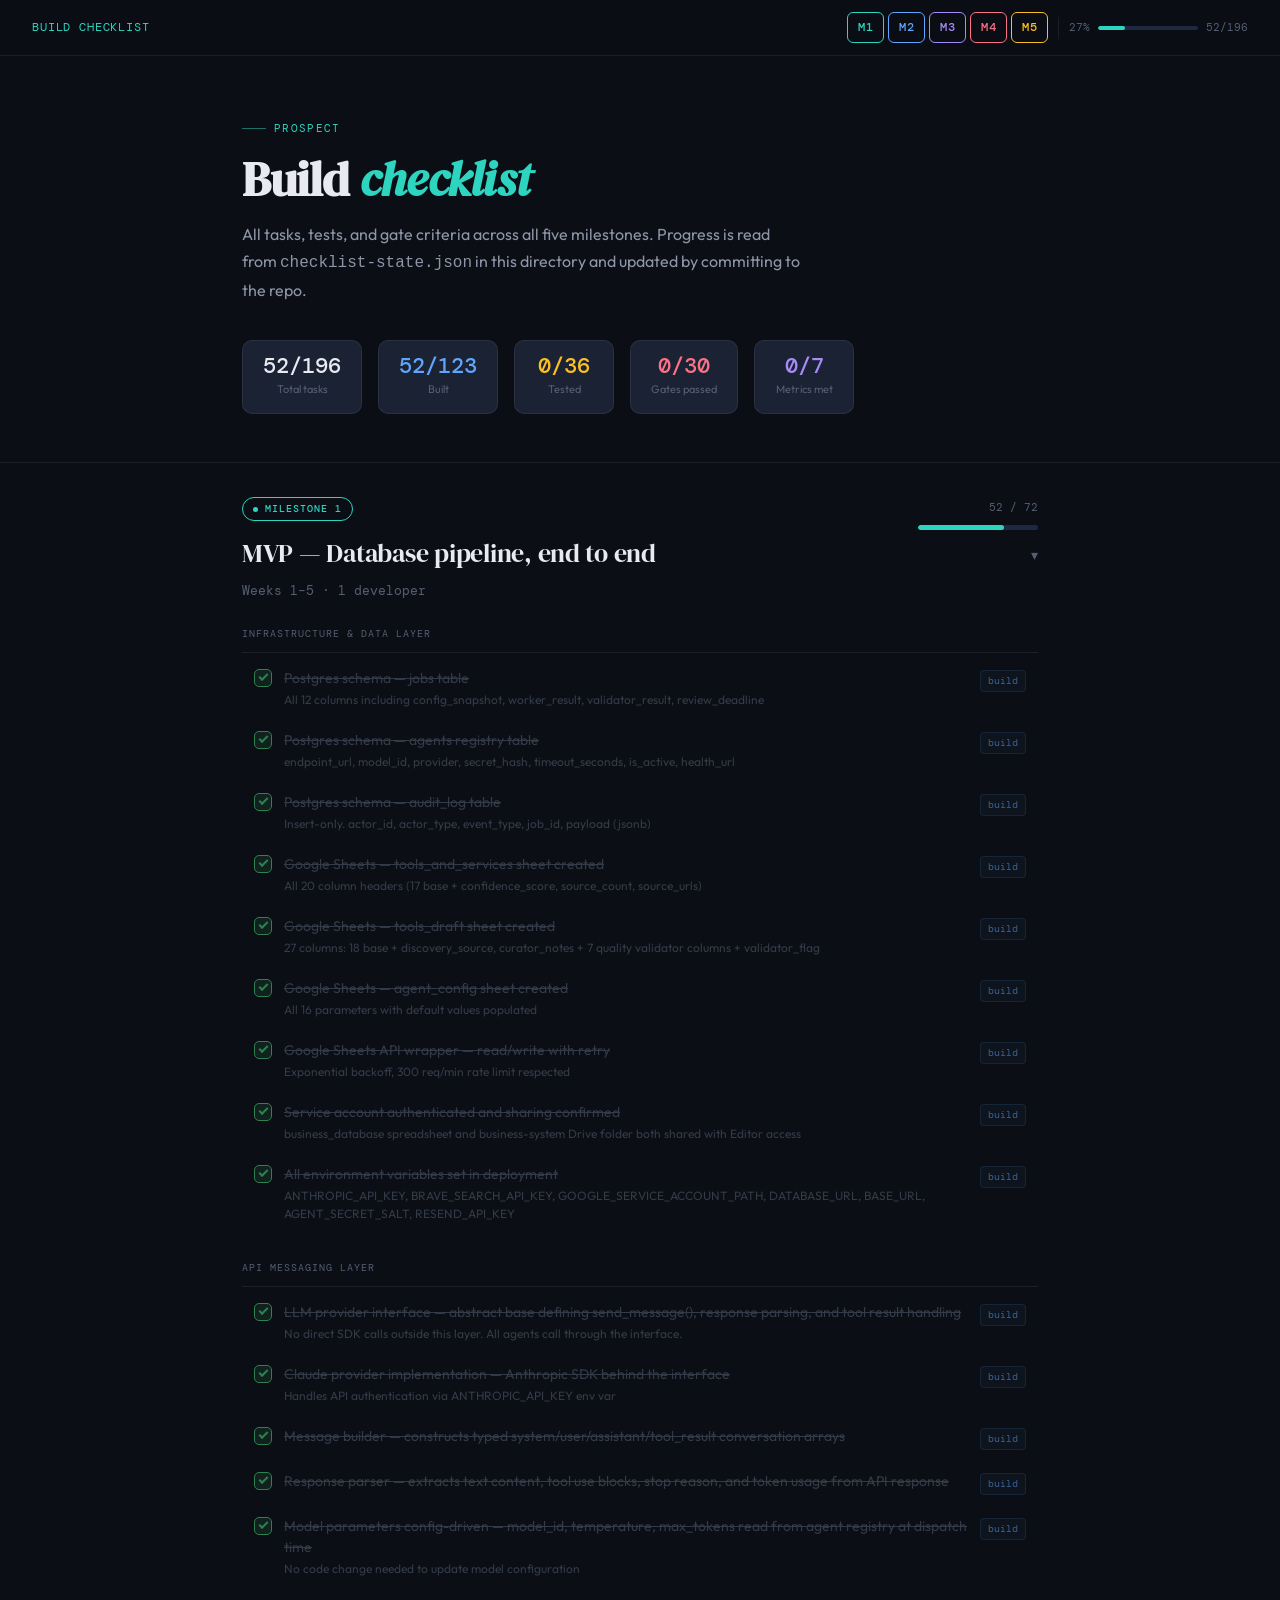
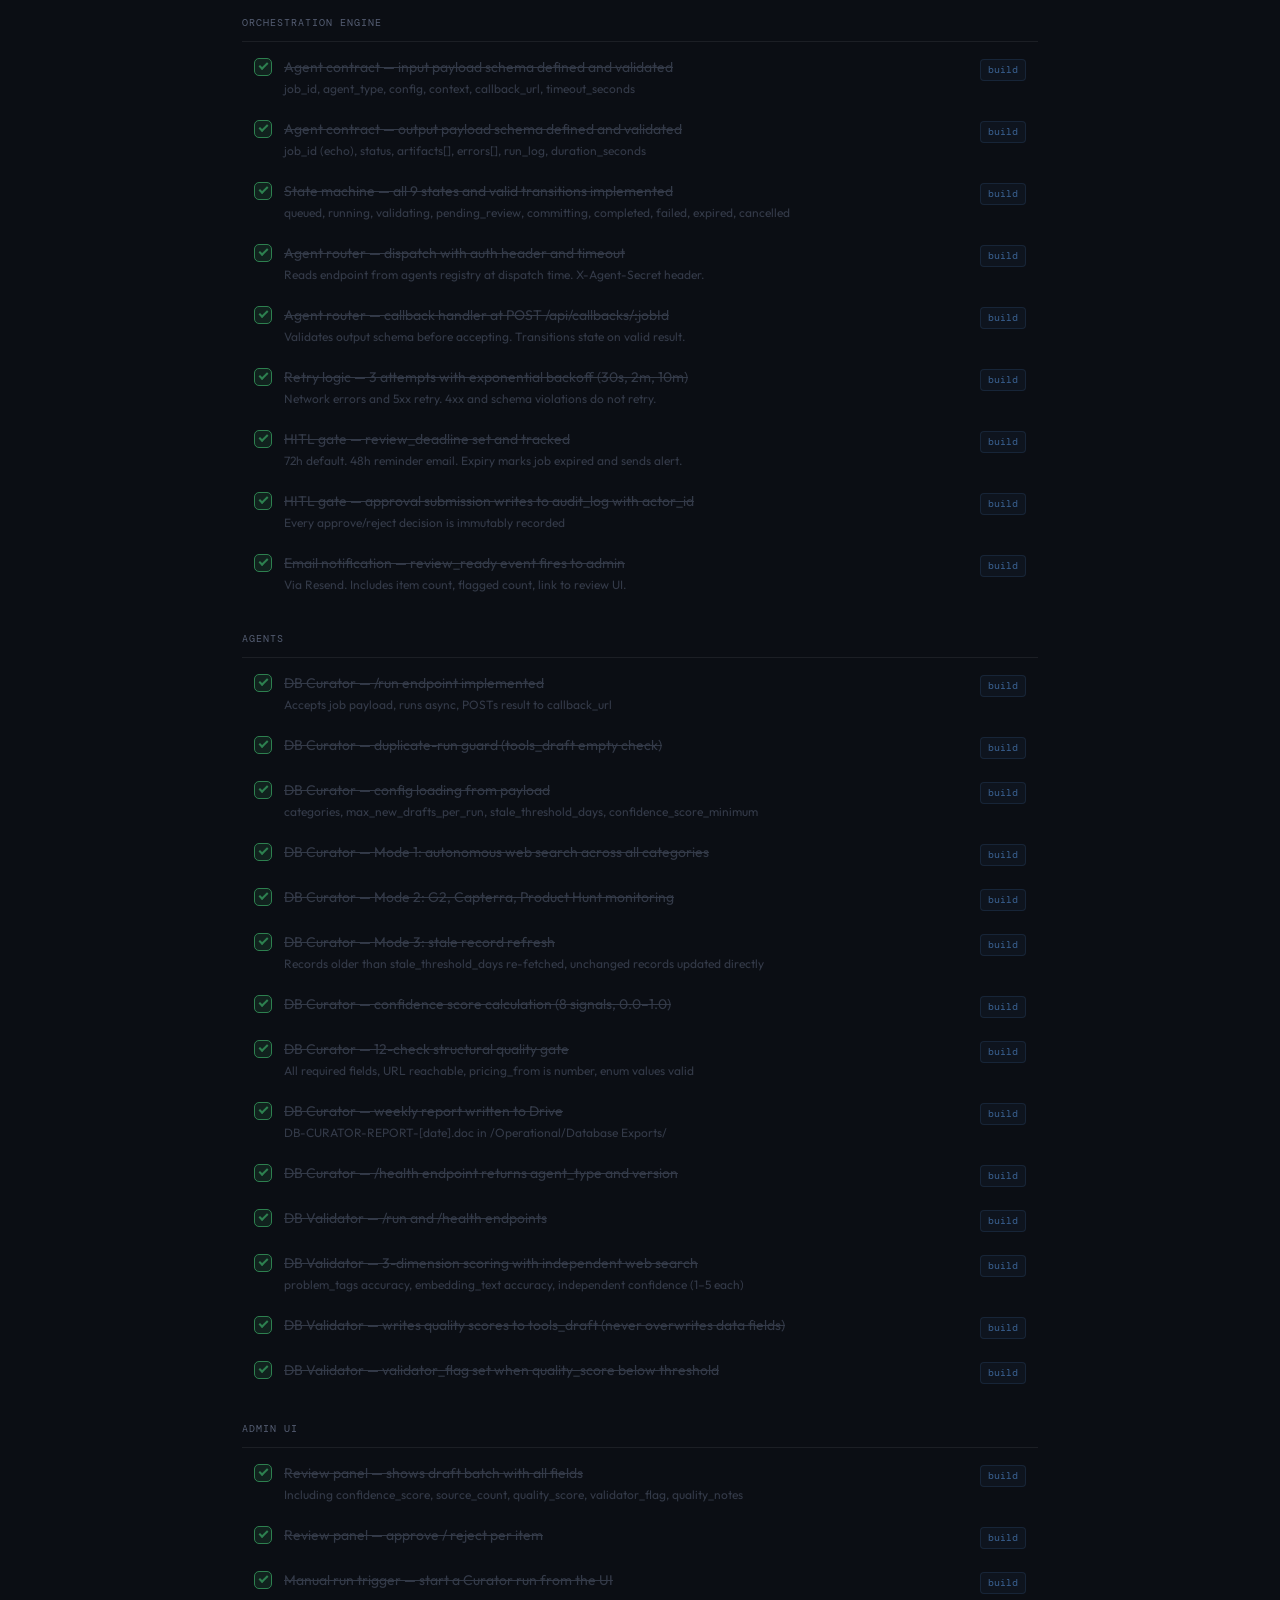
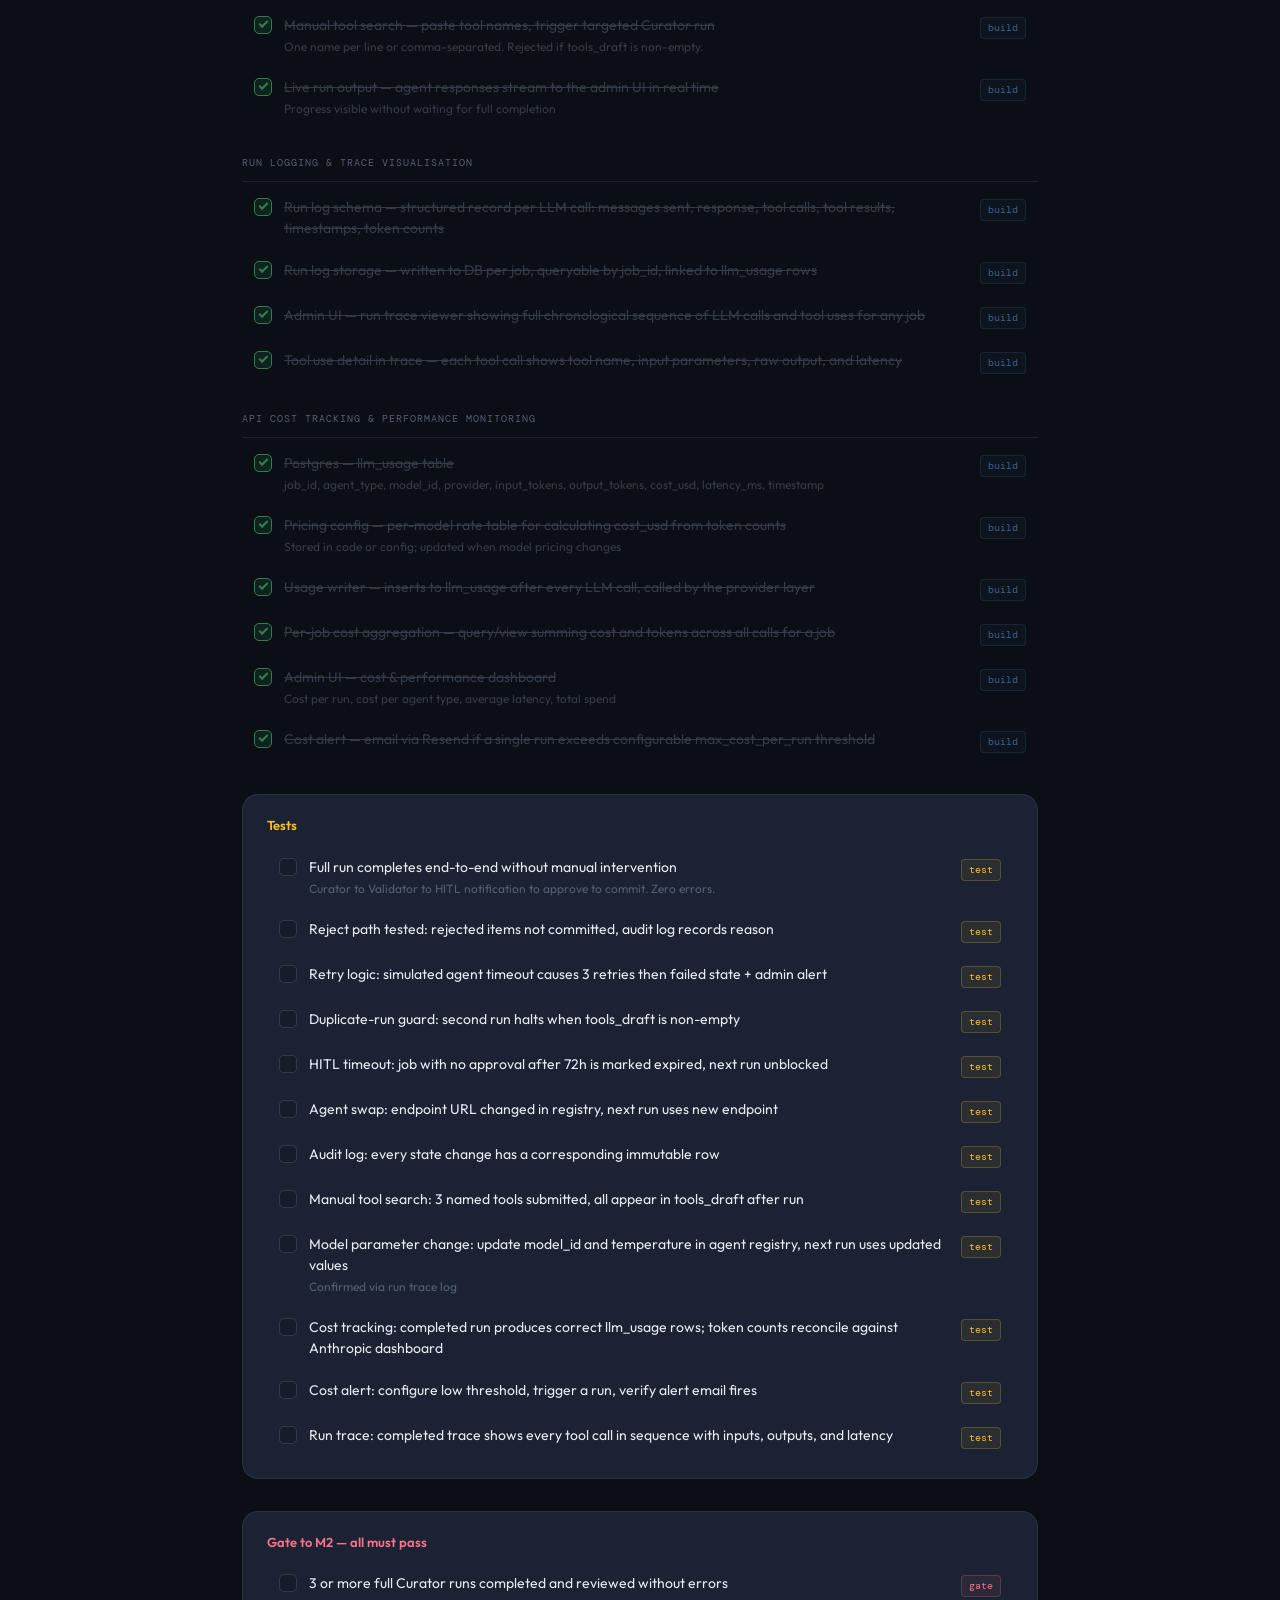
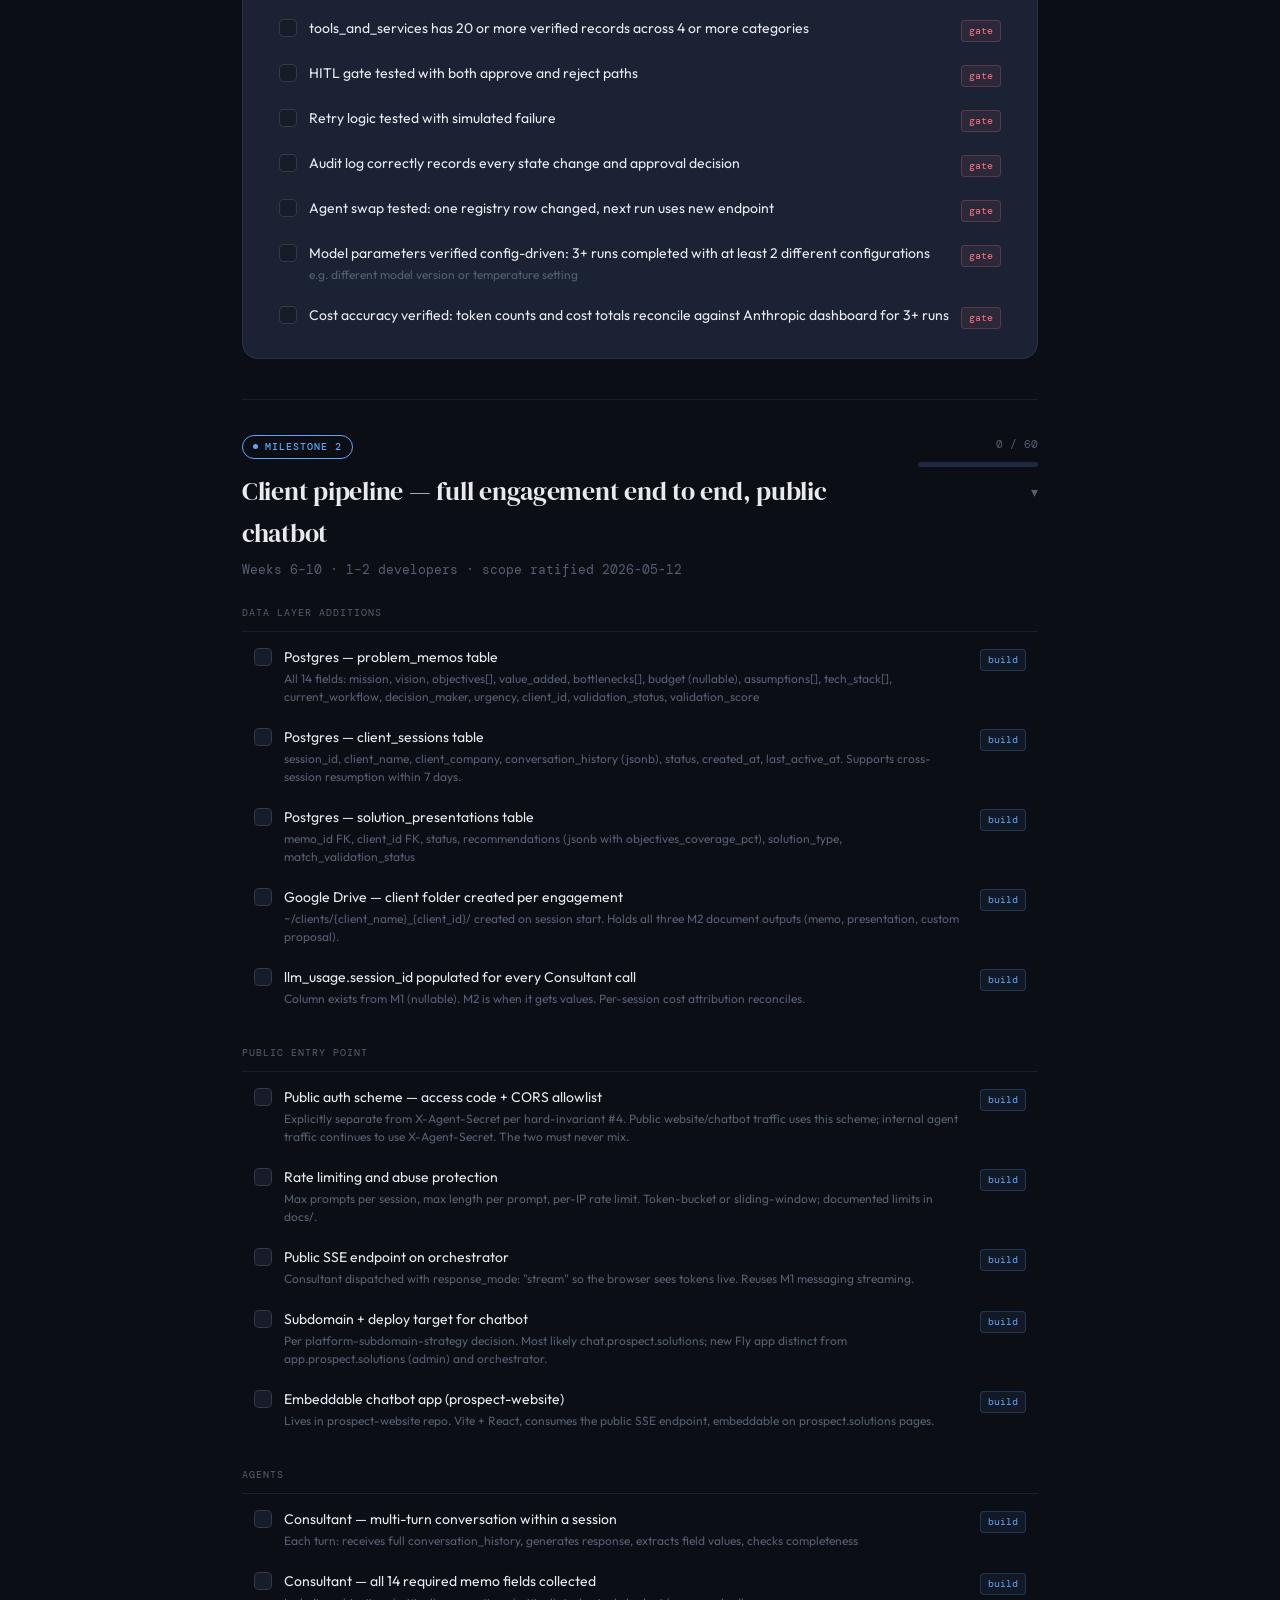
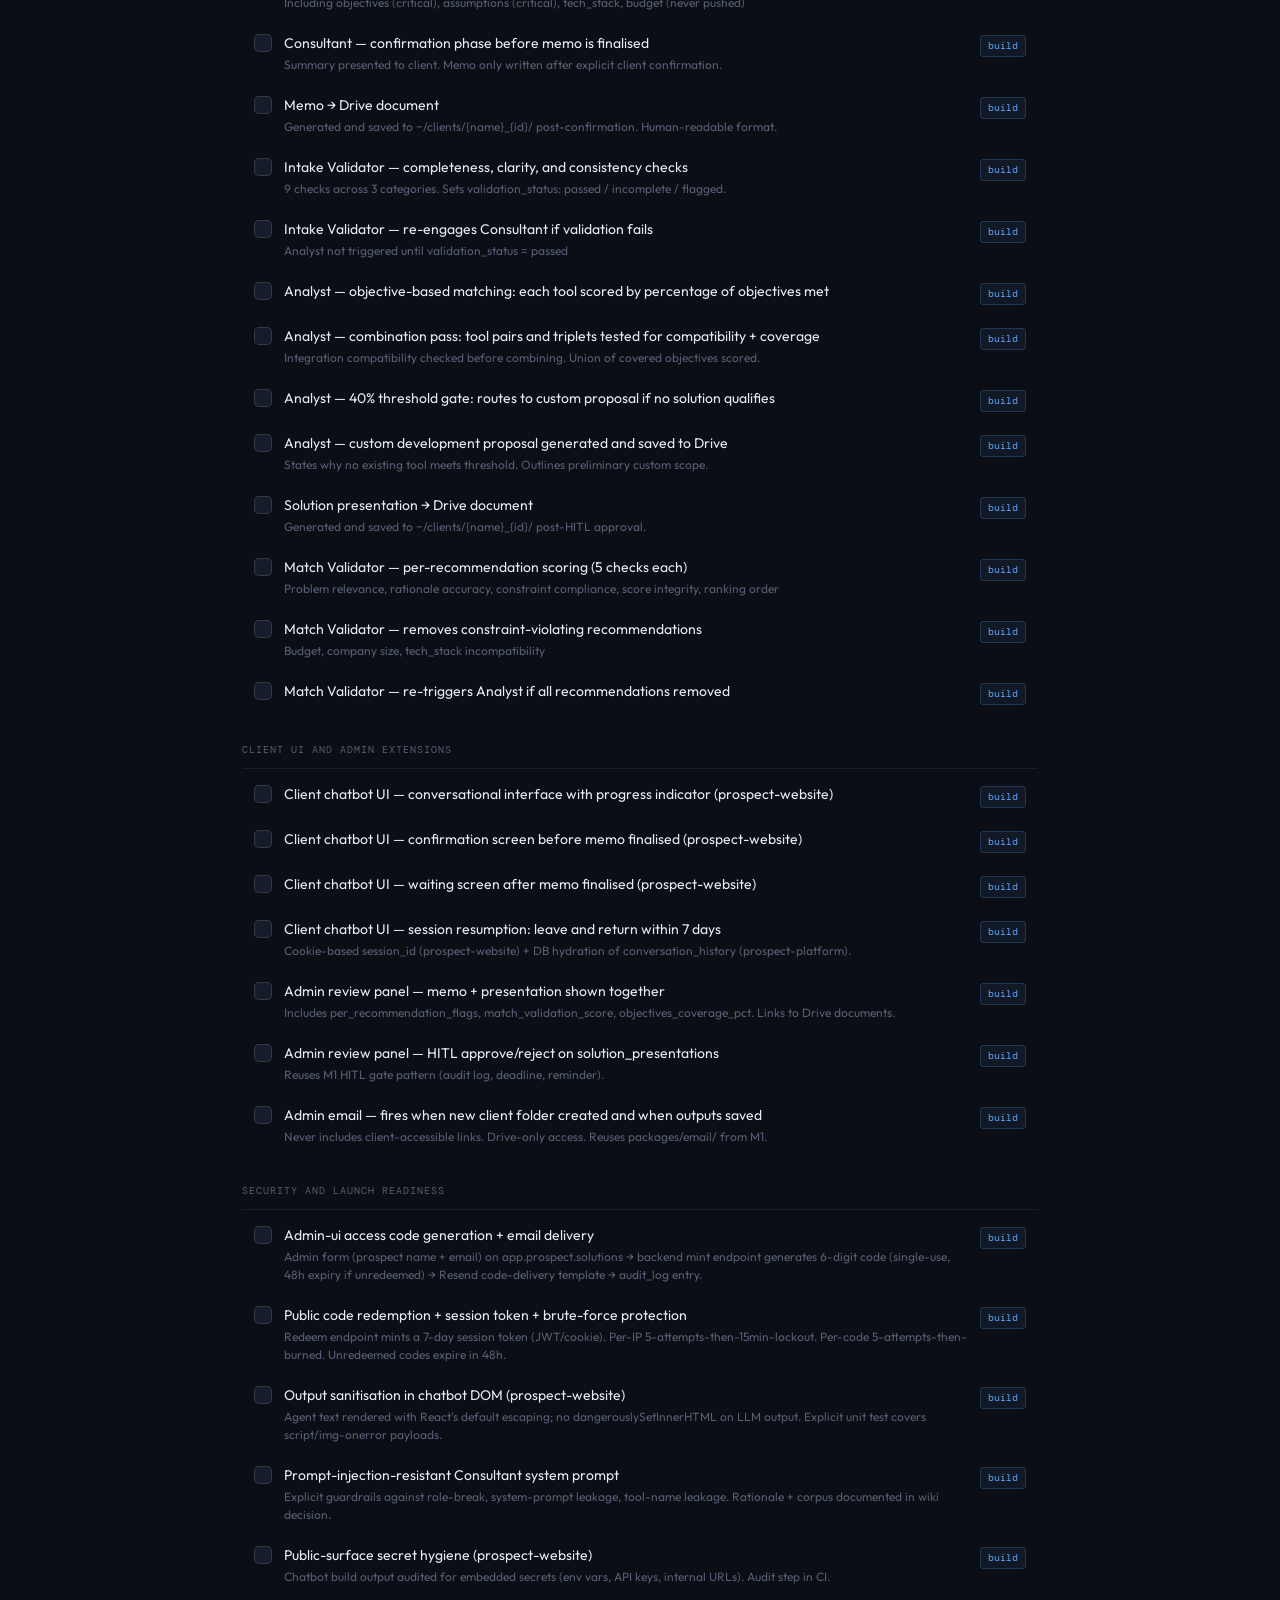
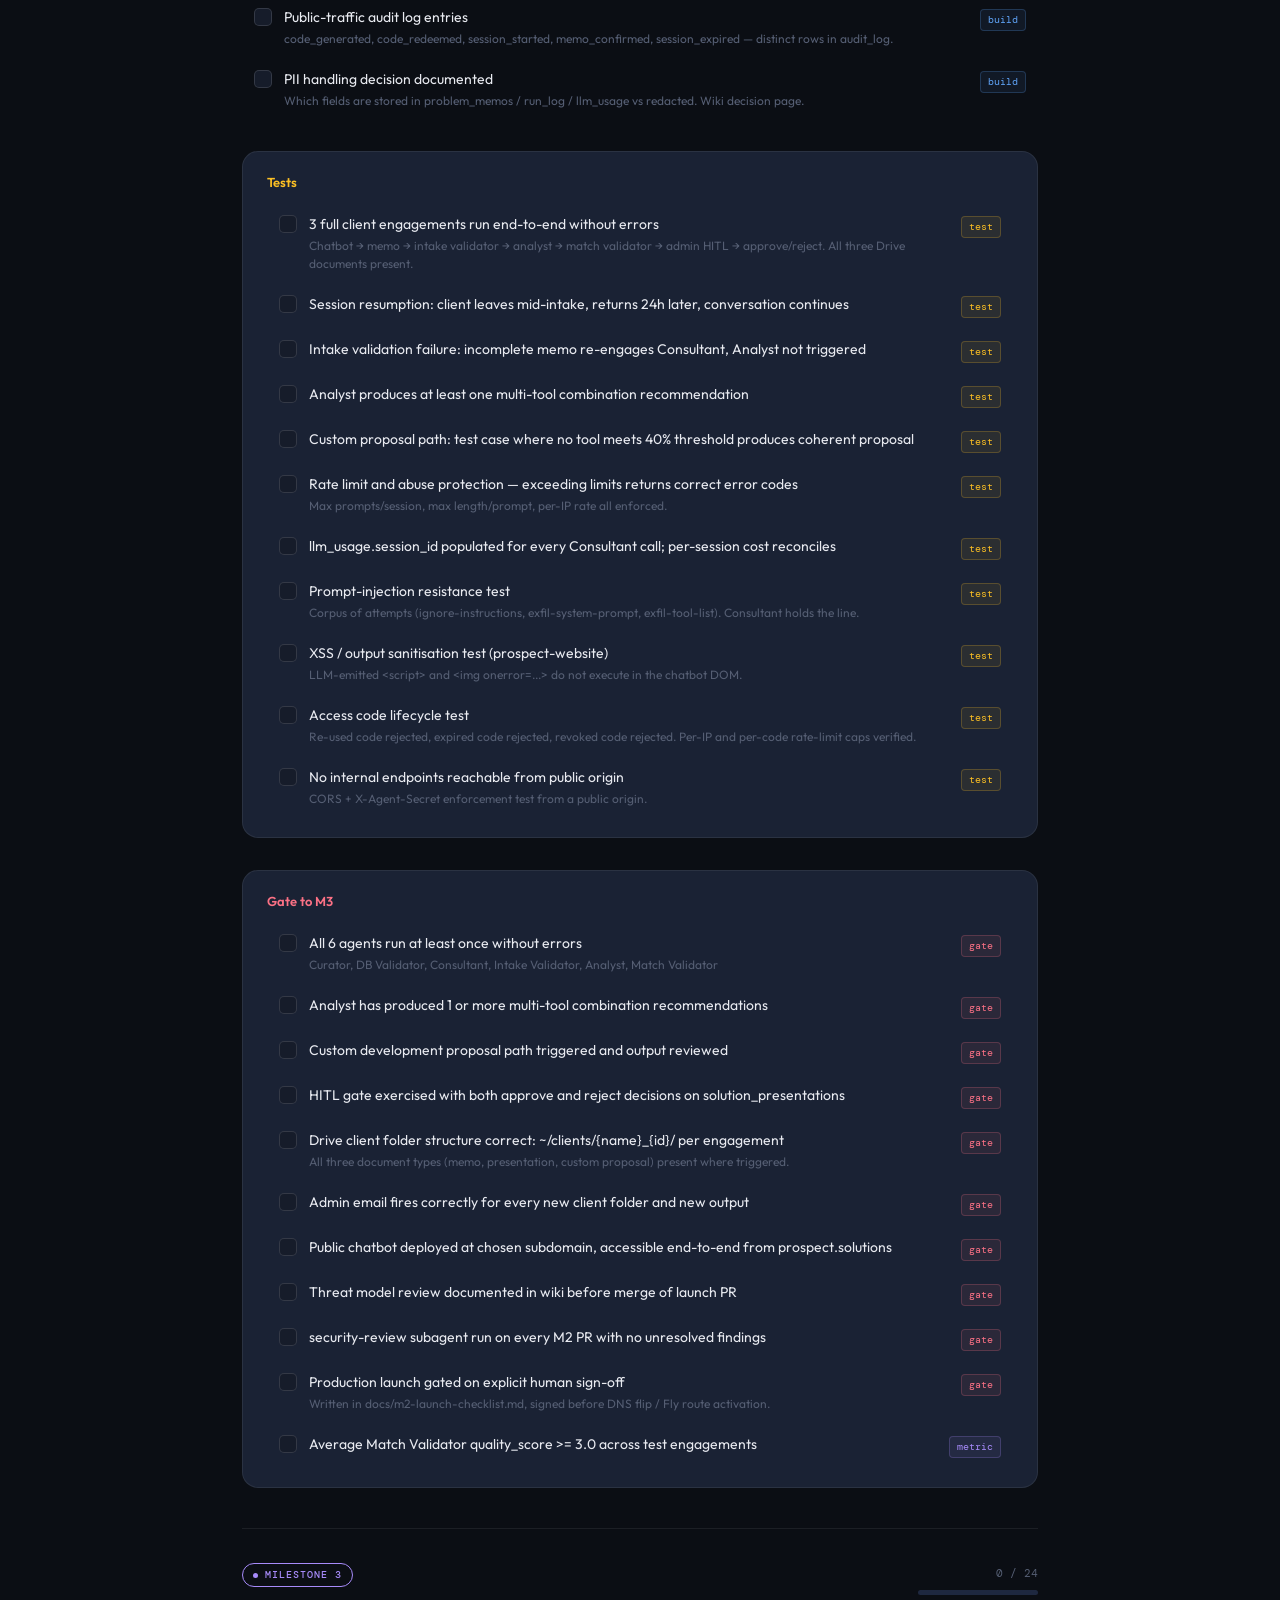
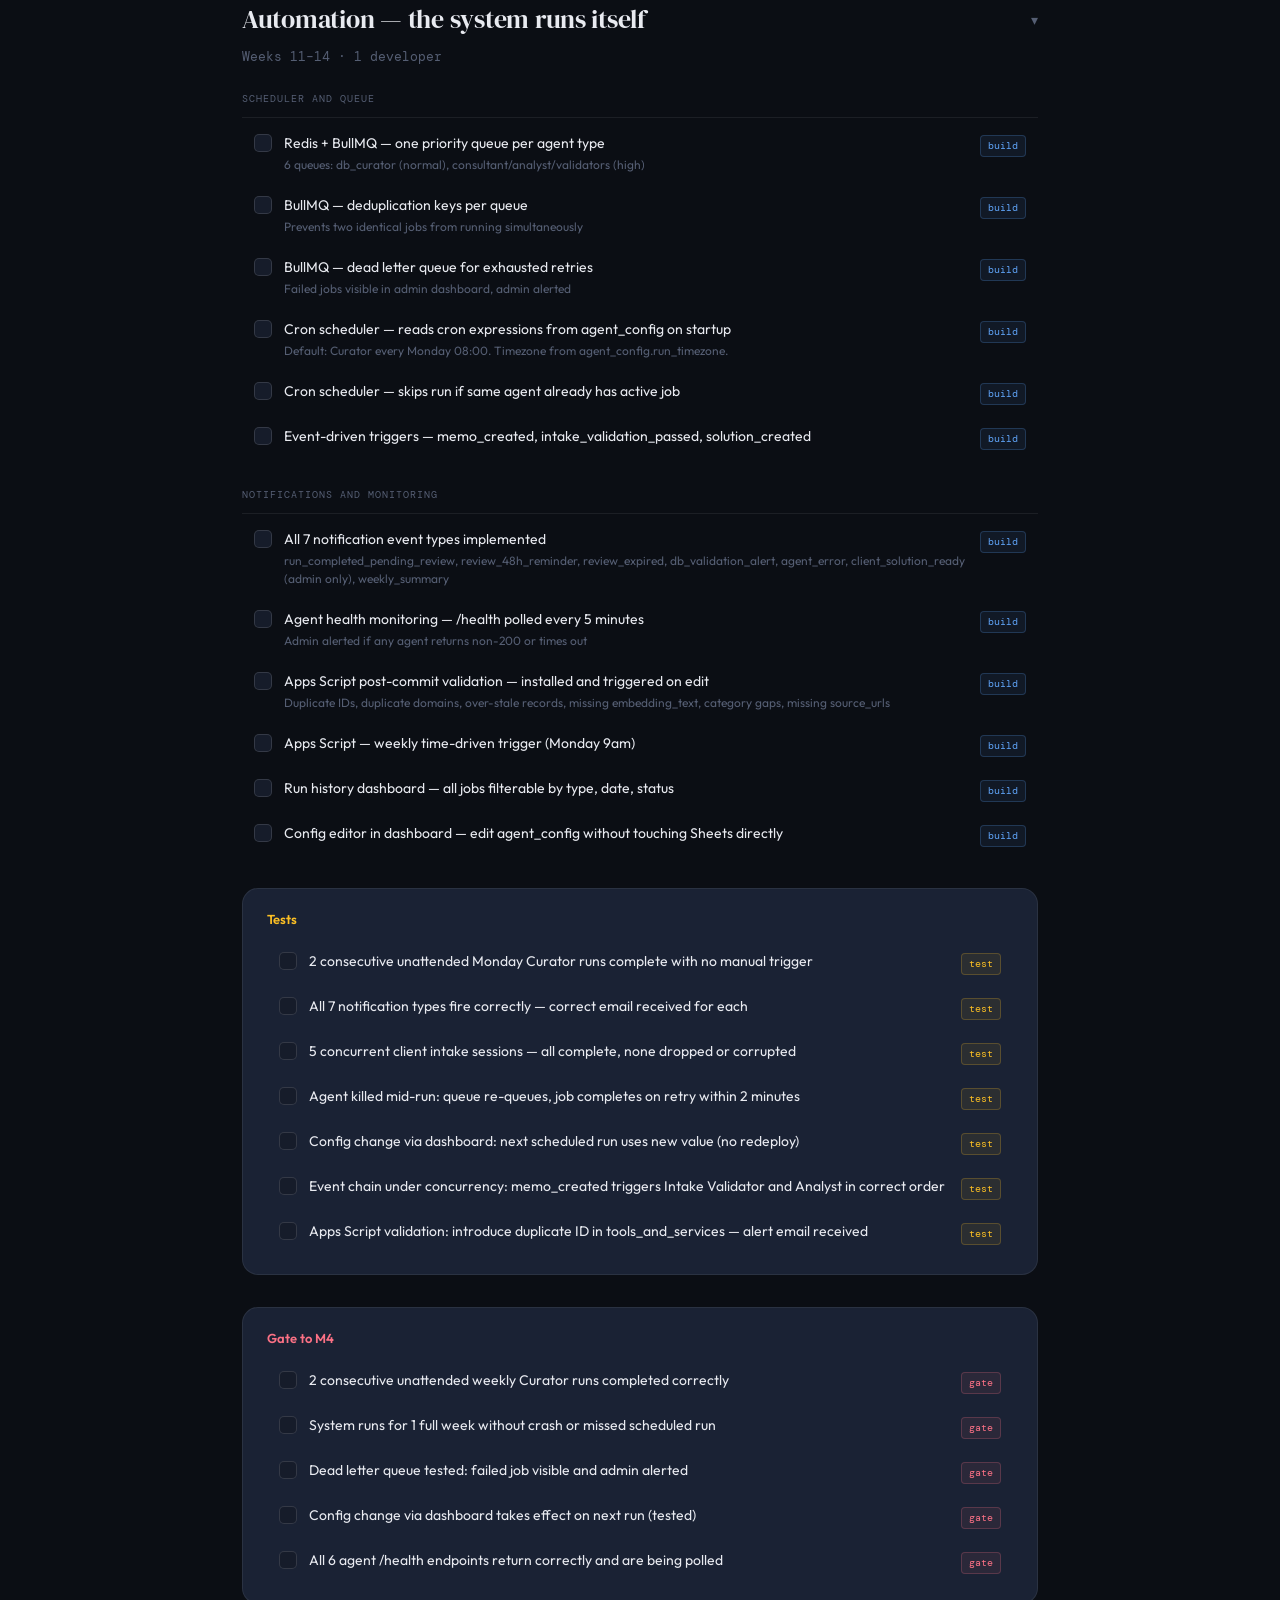
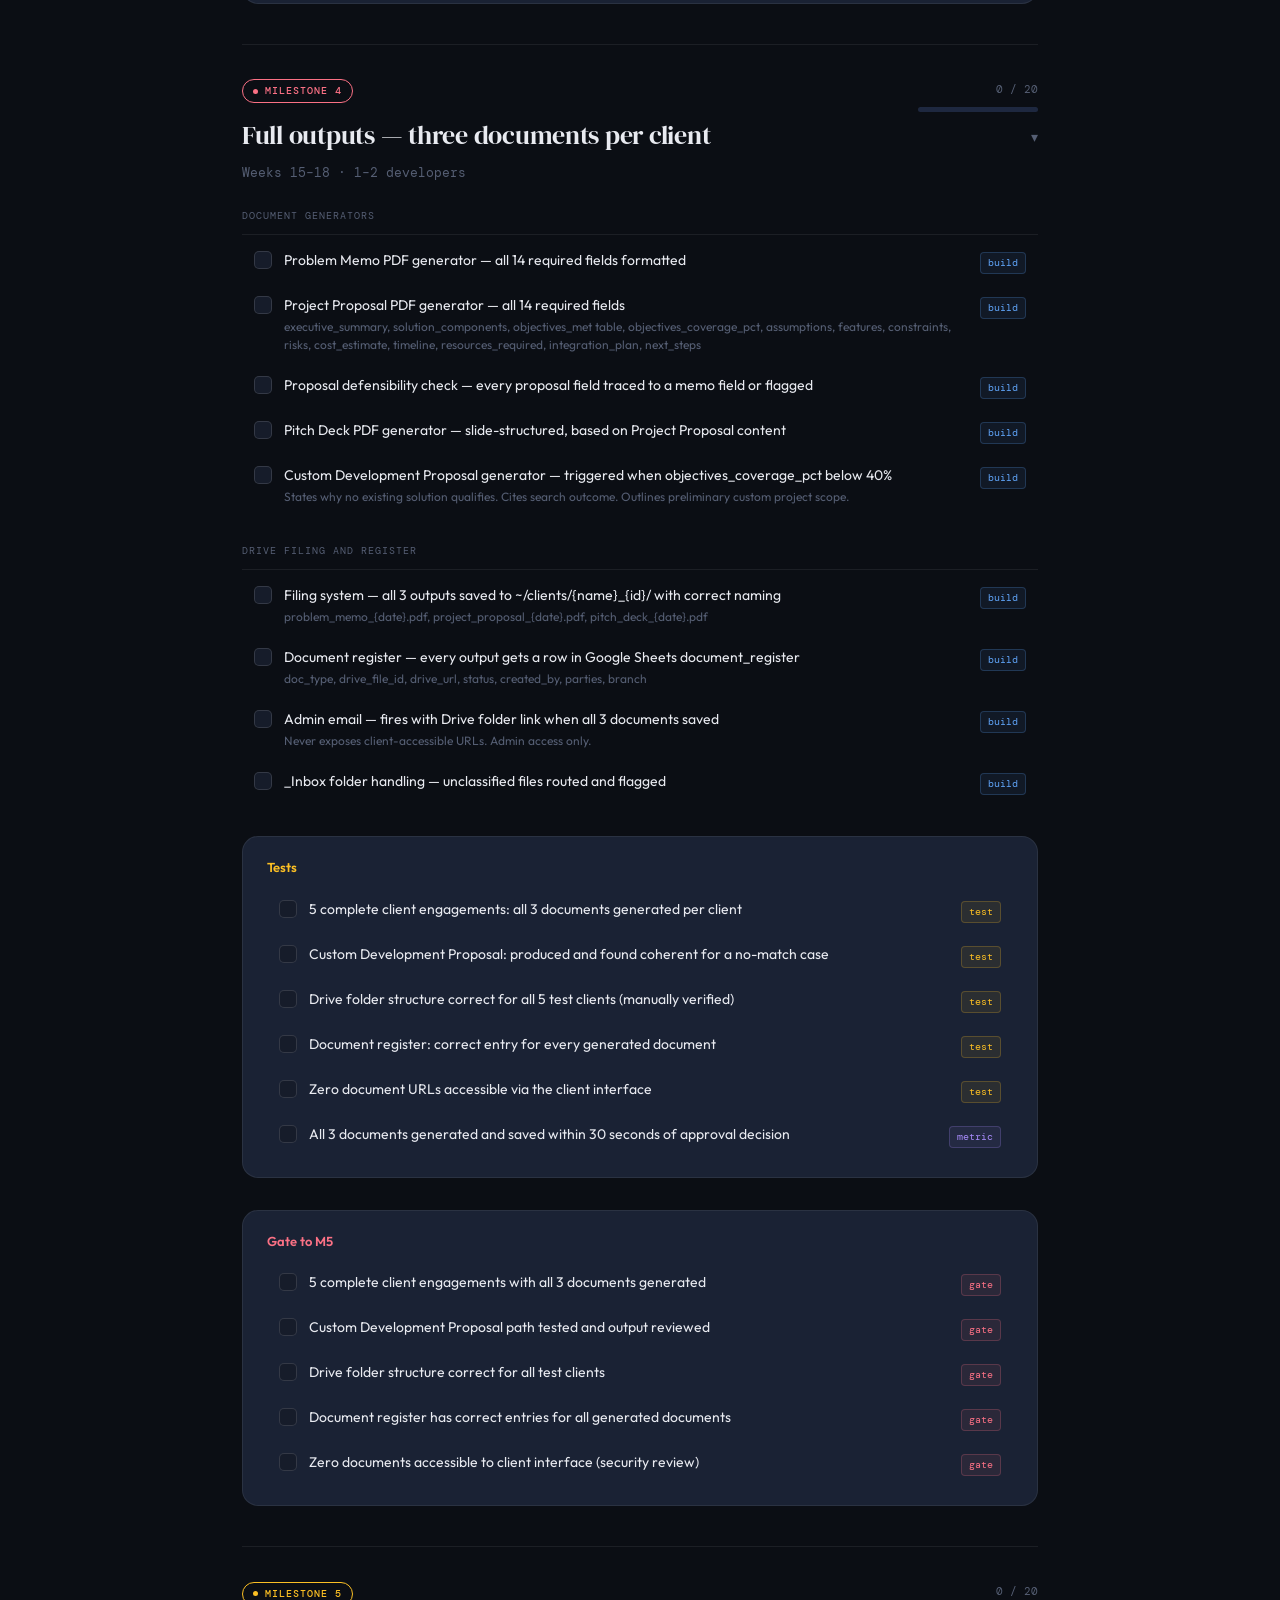
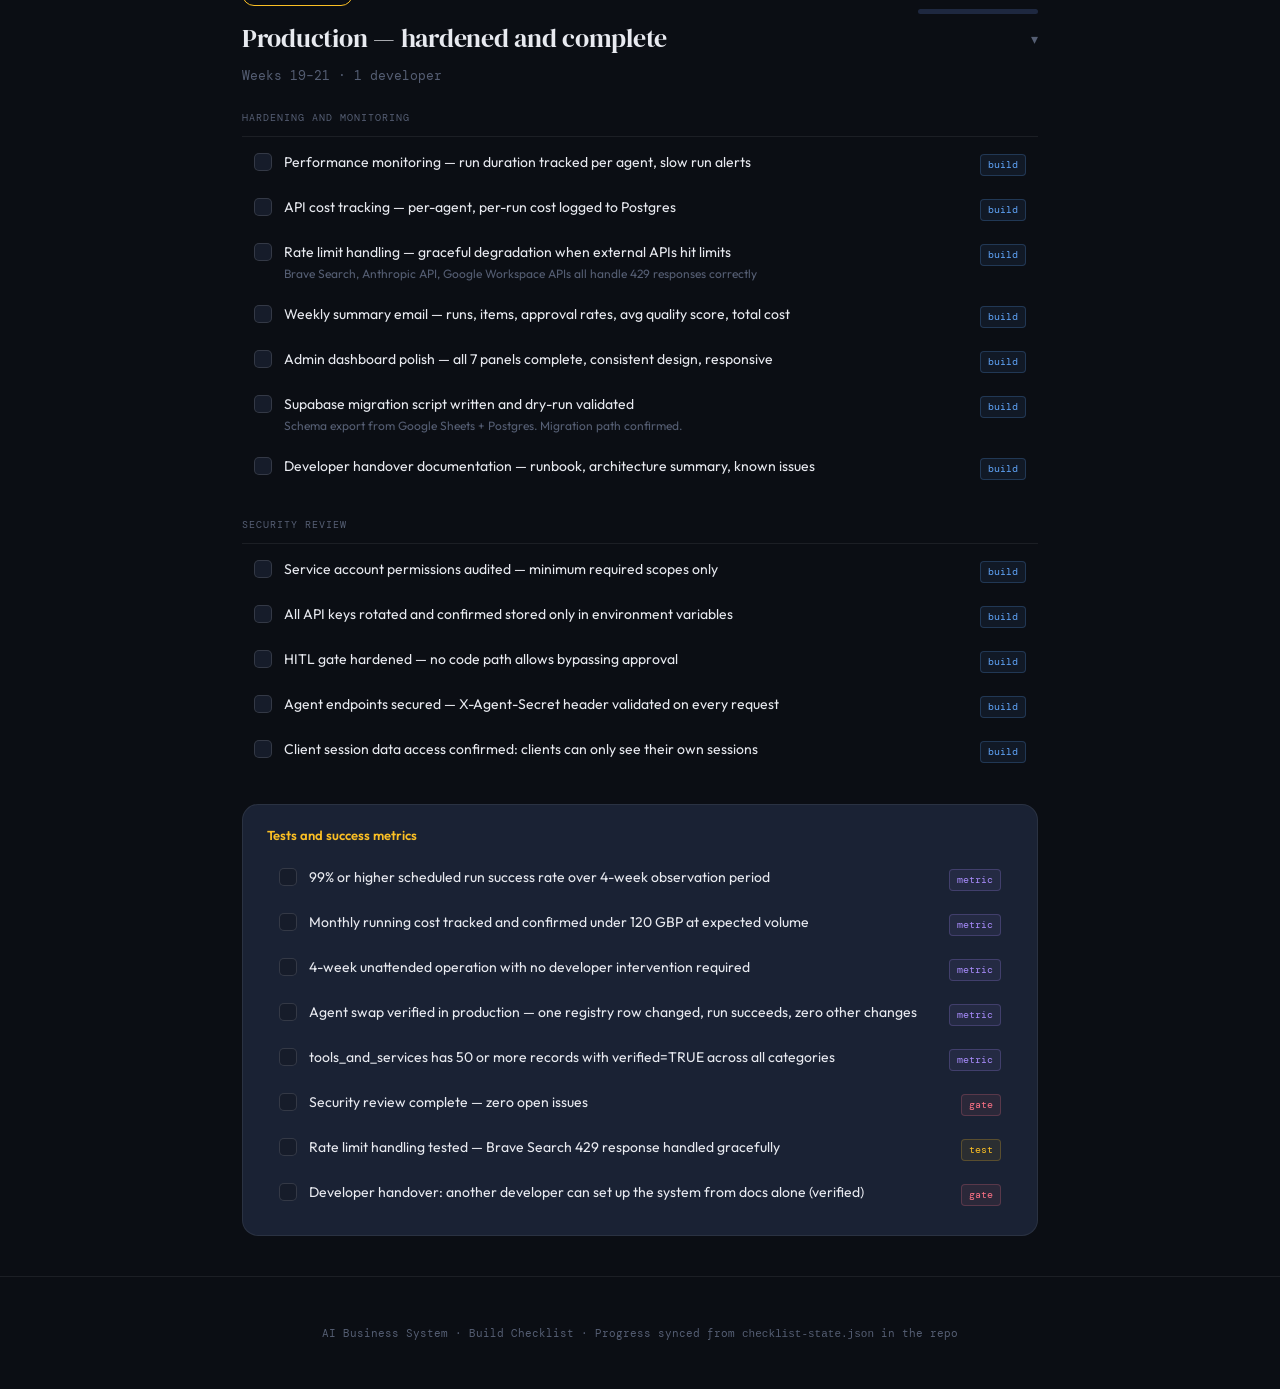
==== commit aab04e18: "feat(checklist): rewrite M2 — heavyweight pipeline + public chatbot + security section Scope ratifie" ====
--- a/developer/checklist.html
+++ b/developer/checklist.html
@@ -279,8 +279,8 @@
   <div class="milestone-header" onclick="toggleMilestone('m2')">
     <div class="milestone-left">
       <div class="m-tag mt2"><span class="dot"></span>Milestone 2</div>
-      <div class="milestone-title">Client pipeline — full engagement end to end</div>
-      <div class="milestone-meta">Weeks 6–10 · 1–2 developers</div>
+      <div class="milestone-title">Client pipeline — full engagement end to end, public chatbot</div>
+      <div class="milestone-meta">Weeks 6–10 · 1–2 developers · scope ratified 2026-05-12</div>
     </div>
     <div class="milestone-right">
       <div class="milestone-progress-label" id="m2-label">0 / 0</div>
@@ -294,60 +294,95 @@
         <div class="check-section-title">Data layer additions <span class="section-count" id="m2-s1-count"></span></div>
         <div class="check-group">
       <div class="check-item" data-id="m2-1-1"><div class="cb"></div><div class="check-text"><div class="check-label">Postgres — problem_memos table</div><div class="check-desc">All 14 fields: mission, vision, objectives[], value_added, bottlenecks[], budget (nullable), assumptions[], tech_stack[], current_workflow, decision_maker, urgency, client_id, validation_status, validation_score</div></div><span class="check-badge badge-build">build</span></div>
-      <div class="check-item" data-id="m2-1-2"><div class="cb"></div><div class="check-text"><div class="check-label">Postgres — client_sessions table</div><div class="check-desc">session_id, client_name, client_company, conversation_history (jsonb), status, created_at, last_active_at</div></div><span class="check-badge badge-build">build</span></div>
+      <div class="check-item" data-id="m2-1-2"><div class="cb"></div><div class="check-text"><div class="check-label">Postgres — client_sessions table</div><div class="check-desc">session_id, client_name, client_company, conversation_history (jsonb), status, created_at, last_active_at. Supports cross-session resumption within 7 days.</div></div><span class="check-badge badge-build">build</span></div>
       <div class="check-item" data-id="m2-1-3"><div class="cb"></div><div class="check-text"><div class="check-label">Postgres — solution_presentations table</div><div class="check-desc">memo_id FK, client_id FK, status, recommendations (jsonb with objectives_coverage_pct), solution_type, match_validation_status</div></div><span class="check-badge badge-build">build</span></div>
-      <div class="check-item" data-id="m2-1-4"><div class="cb"></div><div class="check-text"><div class="check-label">Google Drive — client folder created per engagement</div><div class="check-desc">~/clients/{client_name}_{client_id}/ created on session start</div></div><span class="check-badge badge-build">build</span></div>
-        </div>
-      </div>
-      <div class="check-section">
-        <div class="check-section-title">Agents <span class="section-count" id="m2-s2-count"></span></div>
-        <div class="check-group">
-      <div class="check-item" data-id="m2-2-1"><div class="cb"></div><div class="check-text"><div class="check-label">Consultant — multi-turn conversation with session persistence</div><div class="check-desc">Each turn: receives full conversation_history, generates response, extracts field values, checks completeness</div></div><span class="check-badge badge-build">build</span></div>
-      <div class="check-item" data-id="m2-2-2"><div class="cb"></div><div class="check-text"><div class="check-label">Consultant — all 14 required memo fields collected</div><div class="check-desc">Including objectives (critical), assumptions (critical), tech_stack, budget (never pushed)</div></div><span class="check-badge badge-build">build</span></div>
-      <div class="check-item" data-id="m2-2-3"><div class="cb"></div><div class="check-text"><div class="check-label">Consultant — confirmation phase before memo is finalised</div><div class="check-desc">Summary presented to client. Memo only written after explicit client confirmation.</div></div><span class="check-badge badge-build">build</span></div>
-      <div class="check-item" data-id="m2-2-4"><div class="cb"></div><div class="check-text"><div class="check-label">Intake Validator — completeness, clarity, and consistency checks</div><div class="check-desc">9 checks across 3 categories. Sets validation_status: passed / incomplete / flagged.</div></div><span class="check-badge badge-build">build</span></div>
-      <div class="check-item" data-id="m2-2-5"><div class="cb"></div><div class="check-text"><div class="check-label">Intake Validator — re-engages Consultant if validation fails</div><div class="check-desc">Analyst not triggered until validation_status = passed</div></div><span class="check-badge badge-build">build</span></div>
-      <div class="check-item" data-id="m2-2-6"><div class="cb"></div><div class="check-text"><div class="check-label">Analyst — objective-based matching: each tool scored by percentage of objectives met</div></div><span class="check-badge badge-build">build</span></div>
-      <div class="check-item" data-id="m2-2-7"><div class="cb"></div><div class="check-text"><div class="check-label">Analyst — combination pass: tool pairs and triplets tested for compatibility + coverage</div><div class="check-desc">Integration compatibility checked before combining. Union of covered objectives scored.</div></div><span class="check-badge badge-build">build</span></div>
-      <div class="check-item" data-id="m2-2-8"><div class="cb"></div><div class="check-text"><div class="check-label">Analyst — 40% threshold gate: routes to custom proposal if no solution qualifies</div></div><span class="check-badge badge-build">build</span></div>
-      <div class="check-item" data-id="m2-2-9"><div class="cb"></div><div class="check-text"><div class="check-label">Analyst — custom development proposal generated and saved to Drive</div><div class="check-desc">States why no existing tool meets threshold. Outlines preliminary custom scope.</div></div><span class="check-badge badge-build">build</span></div>
-      <div class="check-item" data-id="m2-2-10"><div class="cb"></div><div class="check-text"><div class="check-label">Match Validator — per-recommendation scoring (5 checks each)</div><div class="check-desc">Problem relevance, rationale accuracy, constraint compliance, score integrity, ranking order</div></div><span class="check-badge badge-build">build</span></div>
-      <div class="check-item" data-id="m2-2-11"><div class="cb"></div><div class="check-text"><div class="check-label">Match Validator — removes constraint-violating recommendations</div><div class="check-desc">Budget, company size, tech_stack incompatibility</div></div><span class="check-badge badge-build">build</span></div>
-      <div class="check-item" data-id="m2-2-12"><div class="cb"></div><div class="check-text"><div class="check-label">Match Validator — re-triggers Analyst if all recommendations removed</div></div><span class="check-badge badge-build">build</span></div>
-        </div>
-      </div>
-      <div class="check-section">
-        <div class="check-section-title">Client UI and admin extensions <span class="section-count" id="m2-s3-count"></span></div>
-        <div class="check-group">
-      <div class="check-item" data-id="m2-3-1"><div class="cb"></div><div class="check-text"><div class="check-label">Client intake UI — conversational interface with progress indicator</div></div><span class="check-badge badge-build">build</span></div>
-      <div class="check-item" data-id="m2-3-2"><div class="cb"></div><div class="check-text"><div class="check-label">Client UI — session resumption: client can leave and return within 7 days</div></div><span class="check-badge badge-build">build</span></div>
-      <div class="check-item" data-id="m2-3-3"><div class="cb"></div><div class="check-text"><div class="check-label">Client UI — confirmation screen before memo finalised</div></div><span class="check-badge badge-build">build</span></div>
-      <div class="check-item" data-id="m2-3-4"><div class="cb"></div><div class="check-text"><div class="check-label">Client UI — waiting screen after memo finalised</div></div><span class="check-badge badge-build">build</span></div>
-      <div class="check-item" data-id="m2-3-5"><div class="cb"></div><div class="check-text"><div class="check-label">Admin review panel — memo + presentation shown together</div><div class="check-desc">Includes per_recommendation_flags, match_validation_score, objectives_coverage_pct</div></div><span class="check-badge badge-build">build</span></div>
-      <div class="check-item" data-id="m2-3-6"><div class="cb"></div><div class="check-text"><div class="check-label">Admin email — fires when new client folder created and when outputs saved</div><div class="check-desc">Never includes client-accessible links. Drive-only access.</div></div><span class="check-badge badge-build">build</span></div>
-        </div>
-      </div>
-      <div class="gate-section">
-        <div class="gate-section-title" style="color:var(--amber)">Tests <span class="section-count" id="m2-s4-count"></span></div>
-        <div class="check-group">
-      <div class="check-item" data-id="m2-4-1"><div class="cb"></div><div class="check-text"><div class="check-label">3 full client engagements run end-to-end without errors</div></div><span class="check-badge badge-test">test</span></div>
-      <div class="check-item" data-id="m2-4-2"><div class="cb"></div><div class="check-text"><div class="check-label">Session resumption: client leaves mid-intake, returns 24h later, conversation continues</div></div><span class="check-badge badge-test">test</span></div>
-      <div class="check-item" data-id="m2-4-3"><div class="cb"></div><div class="check-text"><div class="check-label">Intake validation failure: incomplete memo re-engages Consultant, Analyst not triggered</div></div><span class="check-badge badge-test">test</span></div>
-      <div class="check-item" data-id="m2-4-4"><div class="cb"></div><div class="check-text"><div class="check-label">Analyst produces at least one multi-tool combination recommendation</div></div><span class="check-badge badge-test">test</span></div>
-      <div class="check-item" data-id="m2-4-5"><div class="cb"></div><div class="check-text"><div class="check-label">Custom proposal path: test case where no tool meets 40% threshold produces coherent proposal</div></div><span class="check-badge badge-test">test</span></div>
-      <div class="check-item" data-id="m2-4-6"><div class="cb"></div><div class="check-text"><div class="check-label">Zero outputs accessible to client interface (security confirmed)</div></div><span class="check-badge badge-test">test</span></div>
-        </div>
-      </div>
-      <div class="gate-section">
-        <div class="gate-section-title" style="color:var(--coral)">Gate to M3 <span class="section-count" id="m2-s5-count"></span></div>
-        <div class="check-group">
-      <div class="check-item" data-id="m2-5-1"><div class="cb"></div><div class="check-text"><div class="check-label">All 6 agents run at least once without errors</div></div><span class="check-badge badge-gate">gate</span></div>
-      <div class="check-item" data-id="m2-5-2"><div class="cb"></div><div class="check-text"><div class="check-label">Analyst has produced 1 or more multi-tool combination recommendations</div></div><span class="check-badge badge-gate">gate</span></div>
-      <div class="check-item" data-id="m2-5-3"><div class="cb"></div><div class="check-text"><div class="check-label">Custom development proposal path triggered and output reviewed</div></div><span class="check-badge badge-gate">gate</span></div>
-      <div class="check-item" data-id="m2-5-4"><div class="cb"></div><div class="check-text"><div class="check-label">All 3 pipelines have passed through the HITL gate with approve and reject decisions</div></div><span class="check-badge badge-gate">gate</span></div>
-      <div class="check-item" data-id="m2-5-5"><div class="cb"></div><div class="check-text"><div class="check-label">Drive client folder structure correct: ~/clients/{name}_{id}/ created per engagement</div></div><span class="check-badge badge-gate">gate</span></div>
-      <div class="check-item" data-id="m2-5-6"><div class="cb"></div><div class="check-text"><div class="check-label">Admin email fires correctly for every new client folder and new output</div></div><span class="check-badge badge-gate">gate</span></div>
-      <div class="check-item" data-id="m2-5-7"><div class="cb"></div><div class="check-text"><div class="check-label">Average Match Validator quality_score >= 3.0 across test engagements</div></div><span class="check-badge badge-metric">metric</span></div>
+      <div class="check-item" data-id="m2-1-4"><div class="cb"></div><div class="check-text"><div class="check-label">Google Drive — client folder created per engagement</div><div class="check-desc">~/clients/{client_name}_{client_id}/ created on session start. Holds all three M2 document outputs (memo, presentation, custom proposal).</div></div><span class="check-badge badge-build">build</span></div>
+      <div class="check-item" data-id="m2-1-5"><div class="cb"></div><div class="check-text"><div class="check-label">llm_usage.session_id populated for every Consultant call</div><div class="check-desc">Column exists from M1 (nullable). M2 is when it gets values. Per-session cost attribution reconciles.</div></div><span class="check-badge badge-build">build</span></div>
+        </div>
+      </div>
+      <div class="check-section">
+        <div class="check-section-title">Public entry point <span class="section-count" id="m2-s2-count"></span></div>
+        <div class="check-group">
+      <div class="check-item" data-id="m2-2-1"><div class="cb"></div><div class="check-text"><div class="check-label">Public auth scheme — access code + CORS allowlist</div><div class="check-desc">Explicitly separate from X-Agent-Secret per hard-invariant #4. Public website/chatbot traffic uses this scheme; internal agent traffic continues to use X-Agent-Secret. The two must never mix.</div></div><span class="check-badge badge-build">build</span></div>
+      <div class="check-item" data-id="m2-2-2"><div class="cb"></div><div class="check-text"><div class="check-label">Rate limiting and abuse protection</div><div class="check-desc">Max prompts per session, max length per prompt, per-IP rate limit. Token-bucket or sliding-window; documented limits in docs/.</div></div><span class="check-badge badge-build">build</span></div>
+      <div class="check-item" data-id="m2-2-3"><div class="cb"></div><div class="check-text"><div class="check-label">Public SSE endpoint on orchestrator</div><div class="check-desc">Consultant dispatched with response_mode: "stream" so the browser sees tokens live. Reuses M1 messaging streaming.</div></div><span class="check-badge badge-build">build</span></div>
+      <div class="check-item" data-id="m2-2-4"><div class="cb"></div><div class="check-text"><div class="check-label">Subdomain + deploy target for chatbot</div><div class="check-desc">Per platform-subdomain-strategy decision. Most likely chat.prospect.solutions; new Fly app distinct from app.prospect.solutions (admin) and orchestrator.</div></div><span class="check-badge badge-build">build</span></div>
+      <div class="check-item" data-id="m2-2-5"><div class="cb"></div><div class="check-text"><div class="check-label">Embeddable chatbot app (prospect-website)</div><div class="check-desc">Lives in prospect-website repo. Vite + React, consumes the public SSE endpoint, embeddable on prospect.solutions pages.</div></div><span class="check-badge badge-build">build</span></div>
+        </div>
+      </div>
+      <div class="check-section">
+        <div class="check-section-title">Agents <span class="section-count" id="m2-s3-count"></span></div>
+        <div class="check-group">
+      <div class="check-item" data-id="m2-3-1"><div class="cb"></div><div class="check-text"><div class="check-label">Consultant — multi-turn conversation within a session</div><div class="check-desc">Each turn: receives full conversation_history, generates response, extracts field values, checks completeness</div></div><span class="check-badge badge-build">build</span></div>
+      <div class="check-item" data-id="m2-3-2"><div class="cb"></div><div class="check-text"><div class="check-label">Consultant — all 14 required memo fields collected</div><div class="check-desc">Including objectives (critical), assumptions (critical), tech_stack, budget (never pushed)</div></div><span class="check-badge badge-build">build</span></div>
+      <div class="check-item" data-id="m2-3-3"><div class="cb"></div><div class="check-text"><div class="check-label">Consultant — confirmation phase before memo is finalised</div><div class="check-desc">Summary presented to client. Memo only written after explicit client confirmation.</div></div><span class="check-badge badge-build">build</span></div>
+      <div class="check-item" data-id="m2-3-4"><div class="cb"></div><div class="check-text"><div class="check-label">Memo → Drive document</div><div class="check-desc">Generated and saved to ~/clients/{name}_{id}/ post-confirmation. Human-readable format.</div></div><span class="check-badge badge-build">build</span></div>
+      <div class="check-item" data-id="m2-3-5"><div class="cb"></div><div class="check-text"><div class="check-label">Intake Validator — completeness, clarity, and consistency checks</div><div class="check-desc">9 checks across 3 categories. Sets validation_status: passed / incomplete / flagged.</div></div><span class="check-badge badge-build">build</span></div>
+      <div class="check-item" data-id="m2-3-6"><div class="cb"></div><div class="check-text"><div class="check-label">Intake Validator — re-engages Consultant if validation fails</div><div class="check-desc">Analyst not triggered until validation_status = passed</div></div><span class="check-badge badge-build">build</span></div>
+      <div class="check-item" data-id="m2-3-7"><div class="cb"></div><div class="check-text"><div class="check-label">Analyst — objective-based matching: each tool scored by percentage of objectives met</div></div><span class="check-badge badge-build">build</span></div>
+      <div class="check-item" data-id="m2-3-8"><div class="cb"></div><div class="check-text"><div class="check-label">Analyst — combination pass: tool pairs and triplets tested for compatibility + coverage</div><div class="check-desc">Integration compatibility checked before combining. Union of covered objectives scored.</div></div><span class="check-badge badge-build">build</span></div>
+      <div class="check-item" data-id="m2-3-9"><div class="cb"></div><div class="check-text"><div class="check-label">Analyst — 40% threshold gate: routes to custom proposal if no solution qualifies</div></div><span class="check-badge badge-build">build</span></div>
+      <div class="check-item" data-id="m2-3-10"><div class="cb"></div><div class="check-text"><div class="check-label">Analyst — custom development proposal generated and saved to Drive</div><div class="check-desc">States why no existing tool meets threshold. Outlines preliminary custom scope.</div></div><span class="check-badge badge-build">build</span></div>
+      <div class="check-item" data-id="m2-3-11"><div class="cb"></div><div class="check-text"><div class="check-label">Solution presentation → Drive document</div><div class="check-desc">Generated and saved to ~/clients/{name}_{id}/ post-HITL approval.</div></div><span class="check-badge badge-build">build</span></div>
+      <div class="check-item" data-id="m2-3-12"><div class="cb"></div><div class="check-text"><div class="check-label">Match Validator — per-recommendation scoring (5 checks each)</div><div class="check-desc">Problem relevance, rationale accuracy, constraint compliance, score integrity, ranking order</div></div><span class="check-badge badge-build">build</span></div>
+      <div class="check-item" data-id="m2-3-13"><div class="cb"></div><div class="check-text"><div class="check-label">Match Validator — removes constraint-violating recommendations</div><div class="check-desc">Budget, company size, tech_stack incompatibility</div></div><span class="check-badge badge-build">build</span></div>
+      <div class="check-item" data-id="m2-3-14"><div class="cb"></div><div class="check-text"><div class="check-label">Match Validator — re-triggers Analyst if all recommendations removed</div></div><span class="check-badge badge-build">build</span></div>
+        </div>
+      </div>
+      <div class="check-section">
+        <div class="check-section-title">Client UI and admin extensions <span class="section-count" id="m2-s4-count"></span></div>
+        <div class="check-group">
+      <div class="check-item" data-id="m2-4-1"><div class="cb"></div><div class="check-text"><div class="check-label">Client chatbot UI — conversational interface with progress indicator (prospect-website)</div></div><span class="check-badge badge-build">build</span></div>
+      <div class="check-item" data-id="m2-4-2"><div class="cb"></div><div class="check-text"><div class="check-label">Client chatbot UI — confirmation screen before memo finalised (prospect-website)</div></div><span class="check-badge badge-build">build</span></div>
+      <div class="check-item" data-id="m2-4-3"><div class="cb"></div><div class="check-text"><div class="check-label">Client chatbot UI — waiting screen after memo finalised (prospect-website)</div></div><span class="check-badge badge-build">build</span></div>
+      <div class="check-item" data-id="m2-4-4"><div class="cb"></div><div class="check-text"><div class="check-label">Client chatbot UI — session resumption: leave and return within 7 days</div><div class="check-desc">Cookie-based session_id (prospect-website) + DB hydration of conversation_history (prospect-platform).</div></div><span class="check-badge badge-build">build</span></div>
+      <div class="check-item" data-id="m2-4-5"><div class="cb"></div><div class="check-text"><div class="check-label">Admin review panel — memo + presentation shown together</div><div class="check-desc">Includes per_recommendation_flags, match_validation_score, objectives_coverage_pct. Links to Drive documents.</div></div><span class="check-badge badge-build">build</span></div>
+      <div class="check-item" data-id="m2-4-6"><div class="cb"></div><div class="check-text"><div class="check-label">Admin review panel — HITL approve/reject on solution_presentations</div><div class="check-desc">Reuses M1 HITL gate pattern (audit log, deadline, reminder).</div></div><span class="check-badge badge-build">build</span></div>
+      <div class="check-item" data-id="m2-4-7"><div class="cb"></div><div class="check-text"><div class="check-label">Admin email — fires when new client folder created and when outputs saved</div><div class="check-desc">Never includes client-accessible links. Drive-only access. Reuses packages/email/ from M1.</div></div><span class="check-badge badge-build">build</span></div>
+        </div>
+      </div>
+      <div class="check-section">
+        <div class="check-section-title">Security and launch readiness <span class="section-count" id="m2-s5-count"></span></div>
+        <div class="check-group">
+      <div class="check-item" data-id="m2-5-1"><div class="cb"></div><div class="check-text"><div class="check-label">Admin-ui access code generation + email delivery</div><div class="check-desc">Admin form (prospect name + email) on app.prospect.solutions → backend mint endpoint generates 6-digit code (single-use, 48h expiry if unredeemed) → Resend code-delivery template → audit_log entry.</div></div><span class="check-badge badge-build">build</span></div>
+      <div class="check-item" data-id="m2-5-2"><div class="cb"></div><div class="check-text"><div class="check-label">Public code redemption + session token + brute-force protection</div><div class="check-desc">Redeem endpoint mints a 7-day session token (JWT/cookie). Per-IP 5-attempts-then-15min-lockout. Per-code 5-attempts-then-burned. Unredeemed codes expire in 48h.</div></div><span class="check-badge badge-build">build</span></div>
+      <div class="check-item" data-id="m2-5-3"><div class="cb"></div><div class="check-text"><div class="check-label">Output sanitisation in chatbot DOM (prospect-website)</div><div class="check-desc">Agent text rendered with React's default escaping; no dangerouslySetInnerHTML on LLM output. Explicit unit test covers script/img-onerror payloads.</div></div><span class="check-badge badge-build">build</span></div>
+      <div class="check-item" data-id="m2-5-4"><div class="cb"></div><div class="check-text"><div class="check-label">Prompt-injection-resistant Consultant system prompt</div><div class="check-desc">Explicit guardrails against role-break, system-prompt leakage, tool-name leakage. Rationale + corpus documented in wiki decision.</div></div><span class="check-badge badge-build">build</span></div>
+      <div class="check-item" data-id="m2-5-5"><div class="cb"></div><div class="check-text"><div class="check-label">Public-surface secret hygiene (prospect-website)</div><div class="check-desc">Chatbot build output audited for embedded secrets (env vars, API keys, internal URLs). Audit step in CI.</div></div><span class="check-badge badge-build">build</span></div>
+      <div class="check-item" data-id="m2-5-6"><div class="cb"></div><div class="check-text"><div class="check-label">Public-traffic audit log entries</div><div class="check-desc">code_generated, code_redeemed, session_started, memo_confirmed, session_expired — distinct rows in audit_log.</div></div><span class="check-badge badge-build">build</span></div>
+      <div class="check-item" data-id="m2-5-7"><div class="cb"></div><div class="check-text"><div class="check-label">PII handling decision documented</div><div class="check-desc">Which fields are stored in problem_memos / run_log / llm_usage vs redacted. Wiki decision page.</div></div><span class="check-badge badge-build">build</span></div>
+        </div>
+      </div>
+      <div class="gate-section">
+        <div class="gate-section-title" style="color:var(--amber)">Tests <span class="section-count" id="m2-s6-count"></span></div>
+        <div class="check-group">
+      <div class="check-item" data-id="m2-6-1"><div class="cb"></div><div class="check-text"><div class="check-label">3 full client engagements run end-to-end without errors</div><div class="check-desc">Chatbot → memo → intake validator → analyst → match validator → admin HITL → approve/reject. All three Drive documents present.</div></div><span class="check-badge badge-test">test</span></div>
+      <div class="check-item" data-id="m2-6-2"><div class="cb"></div><div class="check-text"><div class="check-label">Session resumption: client leaves mid-intake, returns 24h later, conversation continues</div></div><span class="check-badge badge-test">test</span></div>
+      <div class="check-item" data-id="m2-6-3"><div class="cb"></div><div class="check-text"><div class="check-label">Intake validation failure: incomplete memo re-engages Consultant, Analyst not triggered</div></div><span class="check-badge badge-test">test</span></div>
+      <div class="check-item" data-id="m2-6-4"><div class="cb"></div><div class="check-text"><div class="check-label">Analyst produces at least one multi-tool combination recommendation</div></div><span class="check-badge badge-test">test</span></div>
+      <div class="check-item" data-id="m2-6-5"><div class="cb"></div><div class="check-text"><div class="check-label">Custom proposal path: test case where no tool meets 40% threshold produces coherent proposal</div></div><span class="check-badge badge-test">test</span></div>
+      <div class="check-item" data-id="m2-6-6"><div class="cb"></div><div class="check-text"><div class="check-label">Rate limit and abuse protection — exceeding limits returns correct error codes</div><div class="check-desc">Max prompts/session, max length/prompt, per-IP rate all enforced.</div></div><span class="check-badge badge-test">test</span></div>
+      <div class="check-item" data-id="m2-6-7"><div class="cb"></div><div class="check-text"><div class="check-label">llm_usage.session_id populated for every Consultant call; per-session cost reconciles</div></div><span class="check-badge badge-test">test</span></div>
+      <div class="check-item" data-id="m2-6-8"><div class="cb"></div><div class="check-text"><div class="check-label">Prompt-injection resistance test</div><div class="check-desc">Corpus of attempts (ignore-instructions, exfil-system-prompt, exfil-tool-list). Consultant holds the line.</div></div><span class="check-badge badge-test">test</span></div>
+      <div class="check-item" data-id="m2-6-9"><div class="cb"></div><div class="check-text"><div class="check-label">XSS / output sanitisation test (prospect-website)</div><div class="check-desc">LLM-emitted &lt;script&gt; and &lt;img onerror=...&gt; do not execute in the chatbot DOM.</div></div><span class="check-badge badge-test">test</span></div>
+      <div class="check-item" data-id="m2-6-10"><div class="cb"></div><div class="check-text"><div class="check-label">Access code lifecycle test</div><div class="check-desc">Re-used code rejected, expired code rejected, revoked code rejected. Per-IP and per-code rate-limit caps verified.</div></div><span class="check-badge badge-test">test</span></div>
+      <div class="check-item" data-id="m2-6-11"><div class="cb"></div><div class="check-text"><div class="check-label">No internal endpoints reachable from public origin</div><div class="check-desc">CORS + X-Agent-Secret enforcement test from a public origin.</div></div><span class="check-badge badge-test">test</span></div>
+        </div>
+      </div>
+      <div class="gate-section">
+        <div class="gate-section-title" style="color:var(--coral)">Gate to M3 <span class="section-count" id="m2-s7-count"></span></div>
+        <div class="check-group">
+      <div class="check-item" data-id="m2-7-1"><div class="cb"></div><div class="check-text"><div class="check-label">All 6 agents run at least once without errors</div><div class="check-desc">Curator, DB Validator, Consultant, Intake Validator, Analyst, Match Validator</div></div><span class="check-badge badge-gate">gate</span></div>
+      <div class="check-item" data-id="m2-7-2"><div class="cb"></div><div class="check-text"><div class="check-label">Analyst has produced 1 or more multi-tool combination recommendations</div></div><span class="check-badge badge-gate">gate</span></div>
+      <div class="check-item" data-id="m2-7-3"><div class="cb"></div><div class="check-text"><div class="check-label">Custom development proposal path triggered and output reviewed</div></div><span class="check-badge badge-gate">gate</span></div>
+      <div class="check-item" data-id="m2-7-4"><div class="cb"></div><div class="check-text"><div class="check-label">HITL gate exercised with both approve and reject decisions on solution_presentations</div></div><span class="check-badge badge-gate">gate</span></div>
+      <div class="check-item" data-id="m2-7-5"><div class="cb"></div><div class="check-text"><div class="check-label">Drive client folder structure correct: ~/clients/{name}_{id}/ per engagement</div><div class="check-desc">All three document types (memo, presentation, custom proposal) present where triggered.</div></div><span class="check-badge badge-gate">gate</span></div>
+      <div class="check-item" data-id="m2-7-6"><div class="cb"></div><div class="check-text"><div class="check-label">Admin email fires correctly for every new client folder and new output</div></div><span class="check-badge badge-gate">gate</span></div>
+      <div class="check-item" data-id="m2-7-7"><div class="cb"></div><div class="check-text"><div class="check-label">Public chatbot deployed at chosen subdomain, accessible end-to-end from prospect.solutions</div></div><span class="check-badge badge-gate">gate</span></div>
+      <div class="check-item" data-id="m2-7-8"><div class="cb"></div><div class="check-text"><div class="check-label">Threat model review documented in wiki before merge of launch PR</div></div><span class="check-badge badge-gate">gate</span></div>
+      <div class="check-item" data-id="m2-7-9"><div class="cb"></div><div class="check-text"><div class="check-label">security-review subagent run on every M2 PR with no unresolved findings</div></div><span class="check-badge badge-gate">gate</span></div>
+      <div class="check-item" data-id="m2-7-10"><div class="cb"></div><div class="check-text"><div class="check-label">Production launch gated on explicit human sign-off</div><div class="check-desc">Written in docs/m2-launch-checklist.md, signed before DNS flip / Fly route activation.</div></div><span class="check-badge badge-gate">gate</span></div>
+      <div class="check-item" data-id="m2-7-11"><div class="cb"></div><div class="check-text"><div class="check-label">Average Match Validator quality_score >= 3.0 across test engagements</div></div><span class="check-badge badge-metric">metric</span></div>
         </div>
       </div>
     </div>
